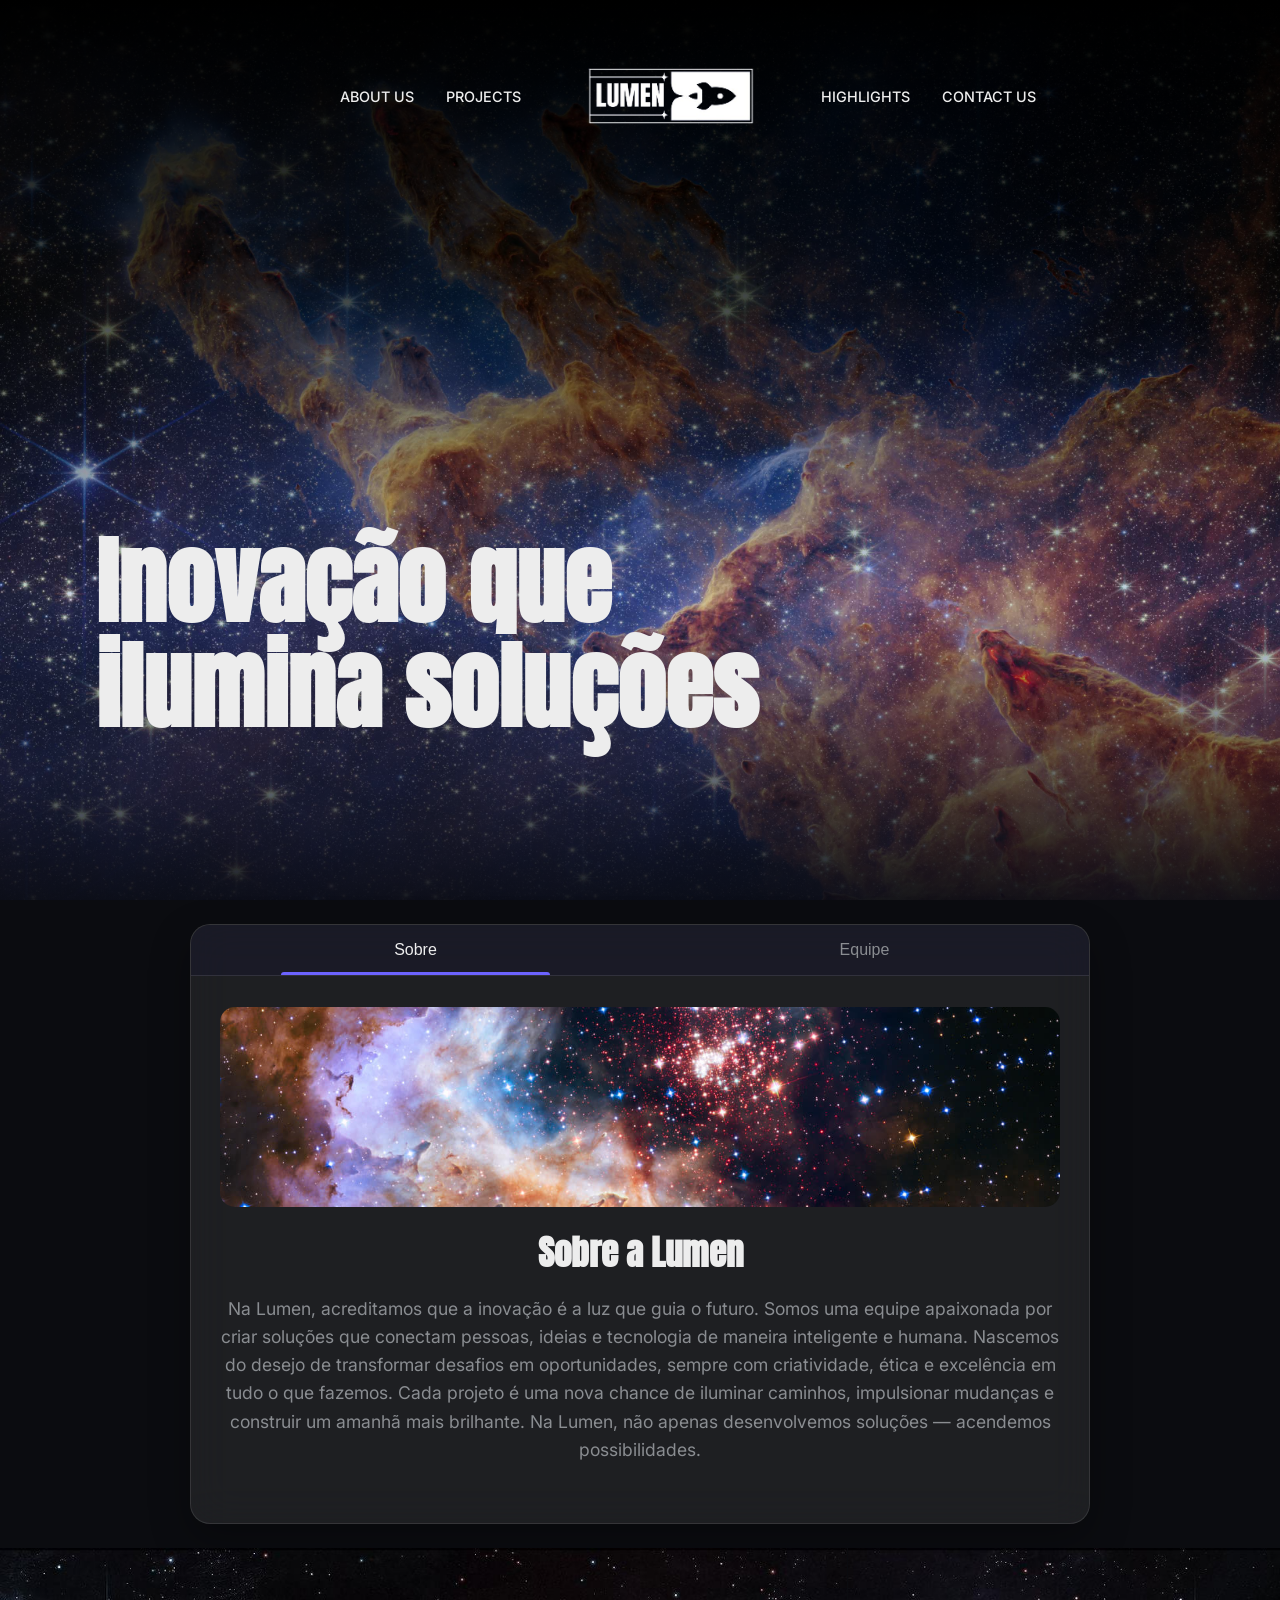
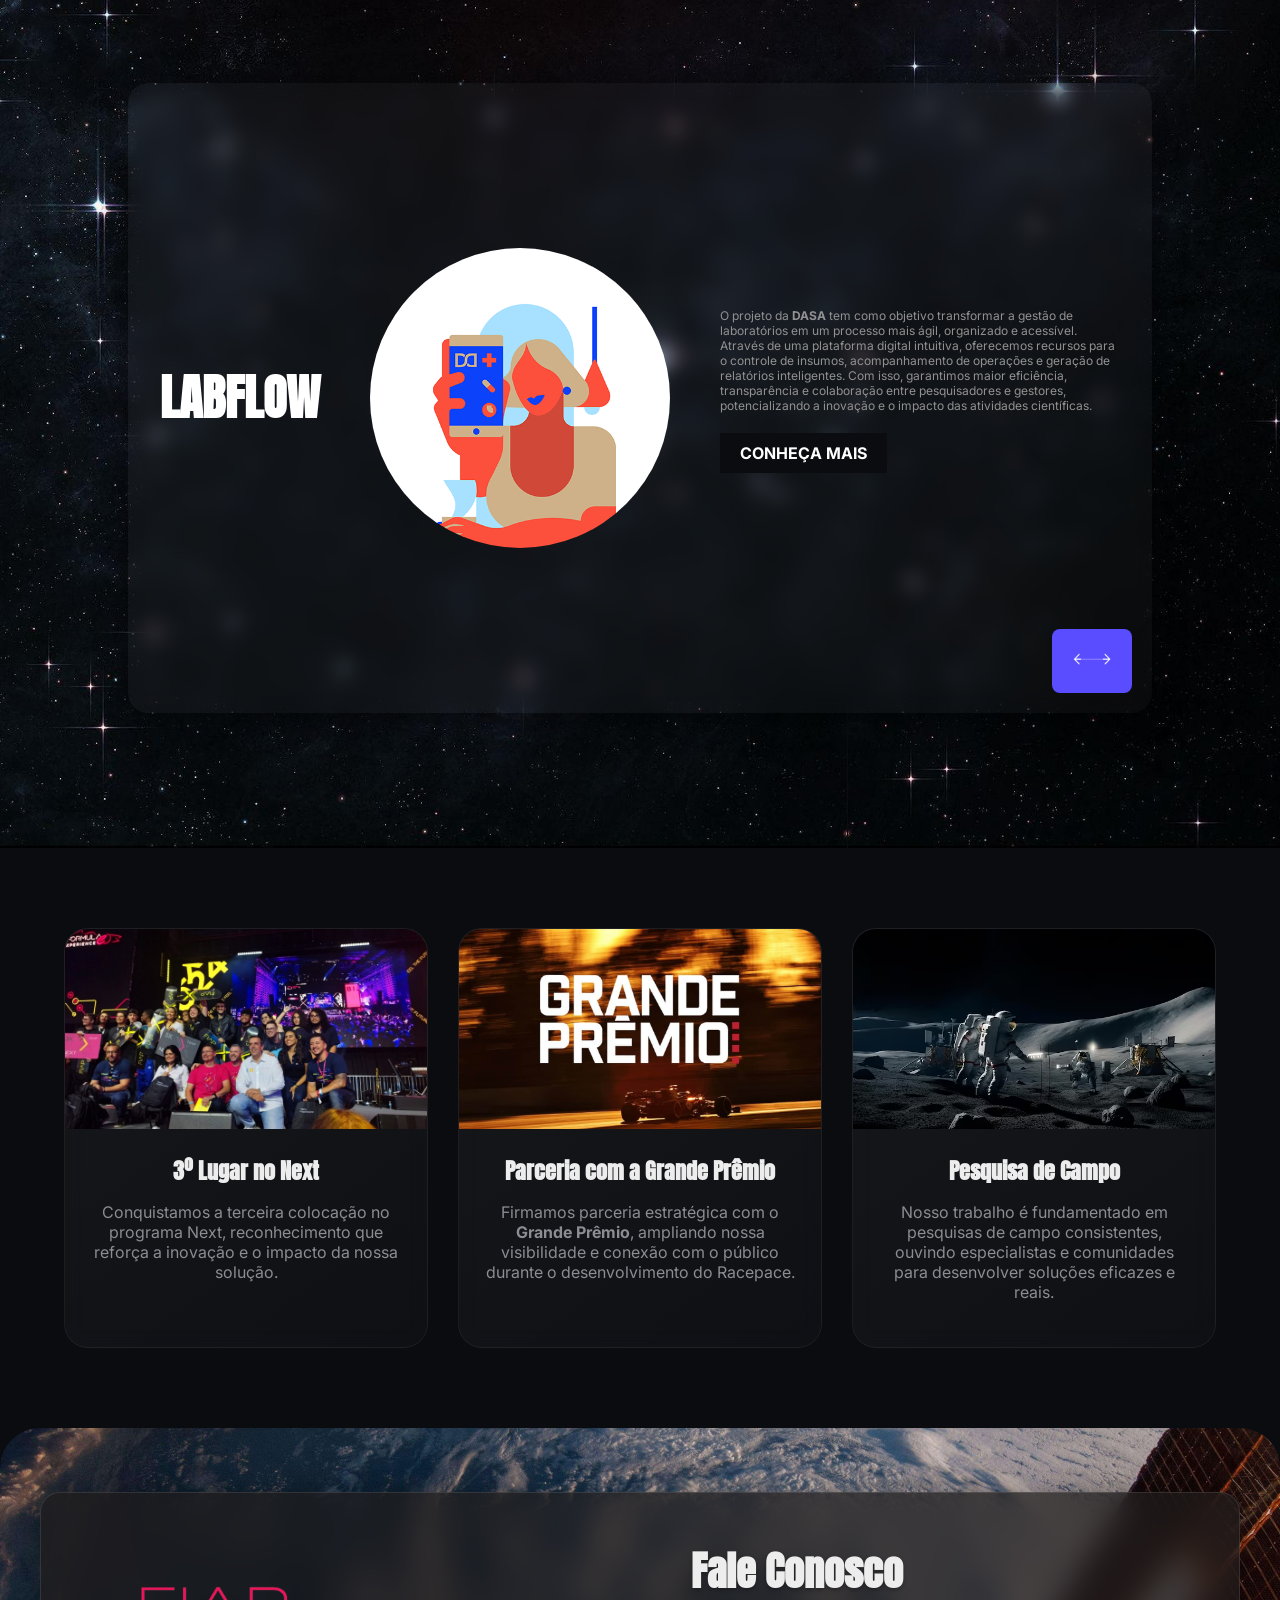
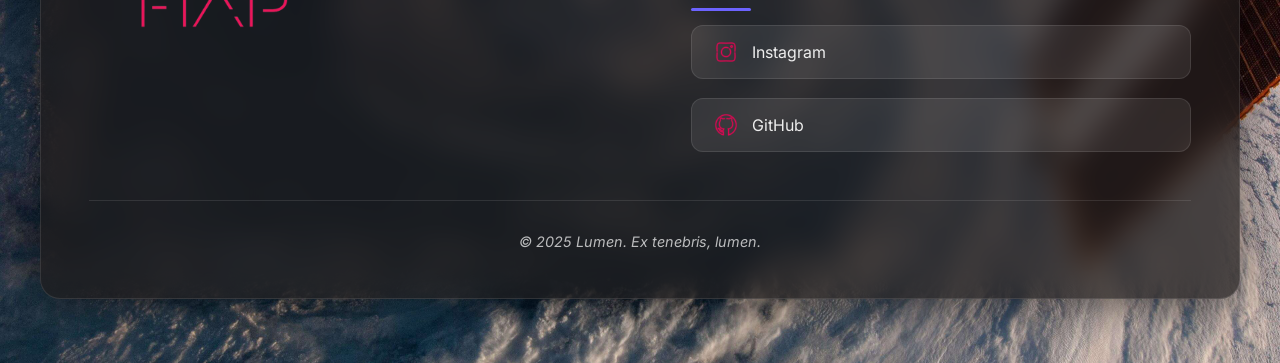
==== index.html @ aa72d77e "fix: update email link to use mailto for improved functionality and adjust CSS for better visibility" ====
<!DOCTYPE html>
<html lang="en">
   <head>
      <meta charset="UTF-8">
      <meta name="viewport" content="width=device-width, initial-scale=1.0">
      <link rel="stylesheet" href="style.css">
      <link rel="icon" href="assets/icon.png" type="image/png">
      <title>LUMEN</title>
   </head>
   <body>
      <!-- /* START SECTION HERO */===================================================-->
      <section class="hero">
         <div class="hero_content">
            <header>
               <a href="#know-more-about-lumers">about us</a>
               <a href="#projects">projects</a>
               <img class="logo" src="assets/logo-lumen.png" alt="Lumen Logo">
               <a href="#highlights">highlights</a>
               <a href="#fale-conosco">contact us</a>
            </header>
            <div class="nav-mobile">
               <img class="logo" src="assets/logo-lumen.png" alt="Lumen Logo">
               <button class="hamburger" id="hamburger">
               <span></span>
               <span></span>
               <span></span>
               </button>
            </div>
            <div>
               <h1>Inovação que <br><span>ilumina</span> soluções</h1>
            </div>
         </div>
      </section>
      <div class="mobile-menu" id="mobile-menu">
         <button class="close-menu" id="close-menu">×</button>
         <nav>
            <a href="#know-more-about-lumers">about us</a>
            <a href="#projects">projects</a>
            <a href="#highlights">highlights</a>
            <a href="#footer">contact us</a>
         </nav>
      </div>
      <div class="overlay" id="overlay"></div>
      <!-- /* END SECTION HERO */===================================================-->
      <!-- /* START SECTION ABOUT US */===================================================-->
      <section id="know-more-about-lumers" class="about_us">
         <div class="sobre">
         <!-- Navegação por abas para mobile -->
         <div class="tabs-navigation">
            <button class="tab-button active" data-tab="about">Sobre</button>
            <button class="tab-button" data-tab="team">Equipe</button>
         </div>
         <!-- Conteúdo Sobre -->
         <div id="about" class="tab-content active">
            <div class="imagem-container"></div>
            <h1>Sobre a Lumen</h1>
            <p>Na Lumen, acreditamos que a inovação é a luz que guia o futuro.
               Somos uma equipe apaixonada por criar soluções que conectam pessoas, ideias e tecnologia de maneira inteligente e humana.
               Nascemos do desejo de transformar desafios em oportunidades, sempre com criatividade, ética e excelência em tudo o que fazemos.
               Cada projeto é uma nova chance de iluminar caminhos, impulsionar mudanças e construir um amanhã mais brilhante.
               Na Lumen, não apenas desenvolvemos soluções — acendemos possibilidades.
            </p>
         </div>
         <!-- Conteúdo Equipe -->
         <div id="team" class="tab-content">
         <div class="time">
         <div class="container">
            <div class="card" onclick="toggleContent(this)">
               <div class="imgBx">
                  <img class="image" src="assets/muri.jpeg" alt="Murilo">
               </div>
               <div class="contentBx">
                  <h2>Murilo</h2>
                  <div class="size">
                     <span>
                     <a href="https://www.linkedin.com/in/murilocordeirof/" target="_blank">
                     <img src="assets/din.png" alt="LinkedIn" width="20">
                     </a>
                     </span>
                     <span>
                     <a href="https://www.instagram.com/muh_ngp/" target="_blank">
                     <img src="assets/insta.png" alt="Instagram" width="20">
                     </a>
                     </span>
                  </div>
                  <div class="color">
                     <h3>PO</h3>
                  </div>
               </div>
            </div>
         </div>
         <div class="container">
            <div class="card" onclick="toggleContent(this)">
               <div class="imgBx">
                  <img class="image" src="assets/ianny.jpeg" alt="Mateus">
               </div>
               <div class="contentBx">
                  <h2>Ianny</h2>
                  <div class="size">
                     <span>
                     <a href="https://www.linkedin.com/in/iannyraquel/" target="_blank">
                     <img src="assets/din.png" alt="LinkedIn" width="20">
                     </a>
                     </span>
                     <span>
                     <a href="https://www.instagram.com/iannyrfs/" target="_blank">
                     <img src="assets/insta.png" alt="Instagram" width="20">
                     </a>
                     </span>
                  </div>
                  <div class="color">
                     <h3>Designer</h3>
                  </div>
               </div>
            </div>
         </div>
         <div class="container">
            <div class="card" onclick="toggleContent(this)">
               <div class="imgBx">
                  <img class="image" src="assets/Lana.jpeg" alt="Lana">
               </div>
               <div class="contentBx">
                  <h2>Lana</h2>
                  <div class="size">
                     <span>
                     <a href="https://www.linkedin.com/in/ana-laura-torres-loureiro-b85ba1298" target="_blank">
                     <img src="assets/din.png" alt="LinkedIn" width="20">
                     </a>
                     </span>
                     <span>
                     <a href="https://www.instagram.com/_lana.007_/" target="_blank">
                     <img src="assets/insta.png" alt="Instagram" width="20">
                     </a>
                     </span>
                  </div>
                  <div class="color">
                     <h3>Líder</h3>
                  </div>
               </div>
            </div>
         </div>
         <div class="container">
            <div class="card" onclick="toggleContent(this)">
               <div class="imgBx">
                  <img class="image" src="assets/GG.jpeg" alt="Minha Pomba>">
               </div>
               <div class="contentBx">
                  <h2>Gêronimo</h2>
                  <div class="size">
                     <span>
                     <a href="https://www.linkedin.com/in/geronimo-augusto-99643a2b8/" target="_blank">
                     <img src="assets/din.png" alt="LinkedIn" width="20">
                     </a>
                     </span>
                  </div>
                  <div class="color">
                     <h3>Dev Back-end</h3>
                  </div>
               </div>
            </div>
         </div>
         <div class="container">
            <div class="card" onclick="toggleContent(this)">
               <div class="imgBx">
                  <img class="image" src="assets/vitter.jpeg" alt="Vitor">
               </div>
               <div class="contentBx">
                  <h2>Vitor</h2>
                  <div class="size">
                     <span>
                     <a href="https://www.linkedin.com/in/vitor-augusto-4bb6a72b7/" target="_blank">
                     <img src="assets/din.png" alt="LinkedIn" width="20">
                     </a>
                     </span>
                     <span>
                     <a href="https://www.instagram.com/6vitor.9/" target="_blank">
                     <img src="assets/insta.png" alt="Instagram" width="20">
                     </a>
                     </span>
                  </div>
                  <div class="color">
                     <h3>Data Dev</h3>
                  </div>
               </div>
            </div>
         </div>
      </section>
      <!-- END ABOUT=========================================================== -->
      <!-- START PROJECTS======================================================= -->
      <section class="projects" id="projects">
         <input type="checkbox" id="toggle-slide">
         <div class="overlay"></div>
         <div class="glass-container">
            <div class="slider-wrapper">
               <div class="slide slide1">
                  <div class="container-about">
                     <div class="left-content">
                        <h1>LABFLOW</h1>
                     </div>
                     <div class="center-content">
                        <img src="assets/dasa.png" alt="Imagem do projeto" class="round-image">
                     </div>
                     <div class="right-content">
                        <p>O projeto da <strong>DASA</strong> tem como objetivo transformar a gestão de laboratórios em um processo mais ágil, organizado e acessível. Através de uma plataforma digital intuitiva, oferecemos recursos para o controle de insumos, acompanhamento de operações e geração de relatórios inteligentes. Com isso, garantimos maior eficiência, transparência e colaboração entre pesquisadores e gestores, potencializando a inovação e o impacto das atividades científicas.</p>
                        <a href="https://fast-pace-nine.vercel.app/" target="_blank" class="btn-about">CONHEÇA MAIS</a>
                     </div>
                  </div>
               </div>
               <div class="slide slide2">
                  <div class="container-about">
                     <div class="left-content">
                        <h1>RACEPACE</h1>
                     </div>
                     <div class="center-content">
                        <img src="assets/pitch.png" alt="Imagem do projeto" class="round-image">
                     </div>
                     <div class="right-content">
                        <p>O projeto da <strong>Mahindra</strong> visa popularizar a Fórmula E, tornando o esporte mais acessível e atraente para novos fãs. Através de uma plataforma digital inovadora, oferecemos conteúdo exclusivo, informações sobre corridas e interação direta com o público, ampliando o alcance e o engajamento da Fórmula E no cenário global.</p>
                        <a href="https://fast-pace-nine.vercel.app/" target="_blank" class="btn-about">CONHEÇA MAIS</a>
                        <p class="partner">Parceiro: <strong>GRANDE PRÊMIO</strong></p>
                     </div>
                  </div>
               </div>
            </div>
            <label for="toggle-slide" class="button"><img src="assets/flecha.png" width="40px" alt=""></label>
         </div>
      </section>
      <!-- END PROJECTS=========================================================== -->
      <!-- START GALERIA======================================================= -->
      <section class="call_action" id="highlights">
         <div class="gallery">
            <div class="cardGaleria">
               <div class="cardGaleria-img-container">
                  <img src="assets/terceiro.jpg" alt="Terceiro lugar no Next">
               </div>
               <div class="cardGaleria-content">
                  <h3>3º Lugar no Next</h3>
                  <p>Conquistamos a terceira colocação no programa Next, reconhecimento que reforça a inovação e o impacto da nossa solução.</p>
               </div>
            </div>
            <div class="cardGaleria">
               <div class="cardGaleria-img-container">
                  <img src="assets/grandePremio.jpg" alt="Parceria com a Grande Prêmio">
               </div>
               <div class="cardGaleria-content">
                  <h3>Parceria com a Grande Prêmio</h3>
                  <p>Firmamos parceria estratégica com o <strong>Grande Prêmio</strong>, ampliando nossa visibilidade e conexão com o público durante o desenvolvimento do Racepace.</p>
               </div>
            </div>
            <div class="cardGaleria">
               <div class="cardGaleria-img-container">
                  <img src="assets/pesquisa.jpg" alt="Pesquisa de campo">
               </div>
               <div class="cardGaleria-content">
                  <h3>Pesquisa de Campo</h3>
                  <p>Nosso trabalho é fundamentado em pesquisas de campo consistentes, ouvindo especialistas e comunidades para desenvolver soluções eficazes e reais.</p>
               </div>
            </div>
         </div>
      </section>
      <footer id="fale-conosco" class="footer">
         <div class="glass-container-footer">
            <div class="footer-content">
               <!-- Coluna 1: Logo -->
               <div class="footer-column logo-column">
                  <img src="assets/fiap.png" alt="Logo FIAP">
               </div>
               <!-- Coluna 2: Contato e frase -->
               <div class="footer-column contact-column">
                  <h3>Fale Conosco</h3>
                  <div class="social-icons">
                     <a href="https://www.instagram.com/lumen.adastra/" target="_blank">
                     <img src="assets/instagram.png" alt="Instagram"> 
                     Instagram
                     </a>
                     <a href="https://github.com/LUMEN-7" target="_blank">
                     <img src="assets/github.png" alt="GitHub"> 
                     GitHub
                     </a>
                    <a class="email" href="mailto:lumen.astra7@gmail.com?subject=Quero%20um%20projeto%20com%20a%20Lumen&body=Olá%20Lumen,%0AEstou%20em%20busca%20de%20uma%20solução%20inovadora%20e%20gostaria%20de%20entender%20como%20vocês%20podem%20me%20ajudar.%0APodemos%20conversar?">
                     <img src="assets/email.png" alt="Email"> 
                     Email
                     </a>
                  </div>
               </div>
            </div>
            <div class="copyright">
               © 2025 Lumen. Ex tenebris, lumen.
            </div>
         </div>
      </footer>
      <script src="script.js"></script>
   </body>
</html>
---- style.css ----
@import url('https://fonts.googleapis.com/css2?family=Anton&family=Inter:ital,opsz,wght@0,14..32,100..900;1,14..32,100..900&display=swap');

* {
	--color-primary: #0b0c10;
	--color-secondary: #1B3B6F;
	--color-accent: #6C63FF;
	--color-highlight: #FF4D6D;
	--color-light: #EDEDED;
	--color-gray: #8A8D91;

	--font-title: "Anton", sans-serif;
	--font-body: 'Inter', sans-serif;

	--text-h1: clamp(2rem, 5vw, 3.5rem);
	--text-h2: clamp(1.5rem, 3.5vw, 2.5rem);
	--text-h3: clamp(1.2rem, 2.5vw, 1.8rem);
	--text-body: clamp(1rem, 2vw, 1.125rem);
	--text-small: clamp(0.85rem, 1.5vw, 0.95rem);

	--spacing-section: clamp(2rem, 5vw, 5rem);
	--spacing-card: 1.5rem;
	--radius: 1.5rem;
	--shadow: 0 4px 20px rgba(0, 0, 0, 0.3);

	margin: 0;
	padding: 0;
	box-sizing: border-box;
	scroll-behavior: smooth;
}

h1,
h2 {
	font-family: var(--font-title);
}

p,
a {
	font-family: var(--font-body);
	text-decoration: none;
}

body {
	background: var(--color-primary);
}

/* Hero Section - mantendo seu estilo */
.hero {
	height: 100vh;
	background-image: url("assets/hero-image.jpg");
	background-size: cover;
	background-position: center;
	background-repeat: no-repeat;
	position: relative;
}

.hero::before {
	content: "";
	position: absolute;
	inset: 0;
	background: linear-gradient(to bottom,
			#000000,
			#000000b7,
			#433ead32,
			#0b0d17f0);
}

.hero_content {
	position: relative;
	color: var(--color-light);
	z-index: 1;
	height: 100%;
	display: flex;
	flex-direction: column;
	justify-content: space-between;
	padding: 0 0 10rem 6rem;
}

/* Header Desktop - mantendo seu layout original */
.hero_content header {
	font-family: var(--font-body);
	display: flex;
	align-items: center;
	justify-content: center;
	gap: 2rem;
}

.hero_content header a {
	color: var(--color-light);
	font-size: 0.9rem;
	text-transform: uppercase;
	font-weight: 500;
	text-decoration: none;
	transition: all 0.3s ease;
}

.hero_content header a:hover {
	color: var(--color-highlight);
	text-shadow: 0 0 10px var(--color-highlight), 0 0 20px var(--color-accent);
}

.hero_content header .logo {
	height: 12rem;
	width: auto;
	object-fit: contain;
}

/* Texto principal */
.hero_content div h1 {
	font-family: var(--font-title);
	font-size: 6rem;
	font-weight: 700;
	line-height: 1.1;
}

.hero_content div h1 span {
	color: var(--color-light);
	position: relative;
	animation: glow 2s ease-in-out infinite alternate;
}

@keyframes glow {
	0% {
		text-shadow:
			0 0 2px var(--color-light),
			0 0 5px var(--color-light),
			0 0 10px var(--color-light),
			0 0 15px var(--color-light);
	}

	100% {
		text-shadow:
			0 0 10px var(--color-accent),
			0 0 20px var(--color-accent),
			0 0 30px var(--color-accent),
			0 0 40px var(--color-accent);
	}
}

/* Menu Mobile - NOVO LAYOUT: logo à esquerda, hamburger à direita */
.nav-mobile {
	display: none;
	position: absolute;
	z-index: 100;
	gap: 10rem;
	justify-content: space-evenly;
	align-items: center;
}

.hamburger {
	background: none;
	border: none;
	cursor: pointer;
	padding: 0.5rem;
	display: flex;
	flex-direction: column;
	justify-content: space-between;
	width: 2.5rem;
	height: 2rem;
}

.hamburger span {
	height: 2px;
	width: 100%;
	background-color: var(--color-light);
	border-radius: 3px;
	transition: all 0.3s;
}

/* Menu lateral mobile */
.mobile-menu {
	position: fixed;
	top: 0;
	right: -300px;
	width: 300px;
	height: 100vh;
	background-color: #0b0d17ee;
	box-shadow: -2px 0 10px rgba(0, 0, 0, 0.5);
	padding: 2rem;
	transition: right 0.3s ease;
	z-index: 1000;
	visibility: hidden;
	opacity: 0;
}

.mobile-menu.active {
	right: 0;
	visibility: visible;
	opacity: 1;
}

.mobile-menu nav {
	display: flex;
	flex-direction: column;
	gap: 1.5rem;
	margin-top: 3rem;
}

.mobile-menu a {
	font-family: var(--font-body);
	text-decoration: none;
	color: var(--color-light);
	font-weight: 500;
	font-size: 1.2rem;
	padding: 0.5rem 0;
	border-bottom: 1px solid rgba(255, 255, 255, 0.1);
	transition: color 0.3s;
	text-transform: uppercase;
}

.mobile-menu a:hover {
	color: var(--color-highlight);
}

.close-menu {
	position: absolute;
	top: 1rem;
	right: 1rem;
	background: none;
	border: none;
	font-size: 1.5rem;
	cursor: pointer;
	color: var(--color-light);
}

.overlay {
	position: fixed;
	top: 0;
	left: 0;
	width: 100%;
	height: 100%;
	background-color: rgba(0, 0, 0, 0.7);
	opacity: 0;
	visibility: hidden;
	transition: all 0.3s;
	z-index: 999;
}

.overlay.active {
	opacity: 1;
	visibility: visible;
}

/* Responsividade */
@media (max-width: 1024px) {
	.hero_content div h1 {
		font-size: 4.5rem;
	}
}

@media (max-width: 768px) {
	.hero_content header {
		display: none;
		/* Esconde o header desktop */
	}

	.nav-mobile {
		display: flex;
		/* Mostra o container mobile com logo e hamburger */
	}

	.hero_content div h1 {
		font-size: 3.5rem;
		margin-top: 8rem;
		/* Ajuste para compensar o header mobile */
	}

	.hero_content {
		justify-content: flex-start;
		padding-top: 2rem;
	}
}

@media (max-width: 480px) {
	.hero_content {
		padding: 0 0 0 2rem;
	}

	.hero_content div h1 {
		font-size: 5rem;
	}

	.nav-mobile .logo {
		height: 5.5rem;
		/* Logo ligeiramente menor em telas muito pequenas */
	}
}

@media (min-width: 769px) {

	.mobile-menu,
	.overlay {
		display: none !important;
	}

	.nav-mobile {
		display: none !important;
		/* Esconde hamburger no desktop */
	}

	.hero_content header {
		display: flex !important;
		/* Garante que header desktop aparece */
	}
}

/* END SECTION HERO */
.sobre {
	width: 100%;
	max-width: 100%;
	background: rgba(255, 255, 255, 0.08);
	backdrop-filter: blur(20px);
	-webkit-backdrop-filter: blur(20px);
	border: 1px solid rgba(255, 255, 255, 0.1);
	border-radius: 20px;
	overflow: hidden;
	box-shadow: 0 15px 40px rgba(0, 0, 0, 0.3);
	position: relative;
	min-height: 750px;
	/* Aumentado para caber toda a equipe */
}

/* Navegação por tabs para mobile */
.tabs-navigation {
	display: flex;
	justify-content: space-around;
	border-bottom: 1px solid rgba(255, 255, 255, 0.1);
	background: rgba(22, 22, 42, 0.5);
}

.tab-button {
	flex: 1;
	padding: 1rem;
	text-align: center;
	background: transparent;
	color: var(--color-gray);
	border: none;
	font-size: 1rem;
	font-weight: 500;
	cursor: pointer;
	transition: all var(--transition-medium);
	position: relative;
}

.tab-button.active {
	color: var(--color-light);
}

.tab-button.active::after {
	content: '';
	position: absolute;
	bottom: 0;
	left: 20%;
	width: 60%;
	height: 3px;
	background: var(--color-accent);
	border-radius: 3px 3px 0 0;
	transition: all var(--transition-medium);
}

/* Conteúdo das tabs - SEM SCROLL */
.tab-content {
	display: none;
	padding: 1.5rem 1.2rem;
	/* Reduzido para ganhar espaço */
	opacity: 0;
	transform: translateY(10px);
	transition: opacity var(--transition-slow), transform var(--transition-slow);
	position: absolute;
	top: 53px;
	left: 0;
	right: 0;
	bottom: 0;
	overflow: hidden;
}

.tab-content.active {
	display: block;
	opacity: 1;
	transform: translateY(0);
}


/* Imagem */
.imagem-container {
	width: 100%;
	height: 200px;
	/* Reduzido para ganhar espaço */
	overflow: hidden;
	border-radius: 15px;
	margin-bottom: 1.2rem;
	/* Reduzido */
	background-image: url(assets/about.jpg);
	background-size: cover;
	background-position: center;
	background-repeat: no-repeat;
	transition: all var(--transition-slow);
}

.imagem-sobre {
	width: 100%;
	height: 100%;
	object-fit: cover;
	transition: transform var(--transition-slow);
}

/* Textos */
.tab-content h1 {
	font-size: 1.7rem;
	/* Reduzido ligeiramente */
	margin-bottom: 1rem;
	/* Reduzido */
	color: var(--color-light);
	text-align: center;
	transition: all var(--transition-medium);
}

.tab-content p {
	line-height: 1.6;
	color: var(--color-gray);
	margin-bottom: 1.2rem;
	/* Reduzido */
	font-size: 0.9rem;
	/* Reduzido ligeiramente */
	text-align: center;
	transition: all var(--transition-medium);
}

/* Grid da equipe - UMA COLUNA */

.time {
	display: flex;
	flex-wrap: wrap;
	justify-content: center;
	width: 100%;
}

.container {
	position: relative;
}

.container .card {
	position: relative;
	width: 10rem;
	height: 15rem;
	background: rgba(56, 49, 49, 0.267);
	backdrop-filter: blur(10px);
	border-radius: 20px;
	overflow: hidden;
	cursor: pointer;
}

.container .card:before {
	content: '';
	position: absolute;
	top: 0;
	left: 0;
	width: 100%;
	height: 100%;
	background-image: url(assets/about.jpg);
	background-size: cover;
	background-position: center;
	background-repeat: no-repeat;
	clip-path: circle(5rem at 80% 30%);
	transition: 0.5s ease-in-out;
	opacity: 0.6;
}

.container .card.active:before {
	clip-path: circle(20rem at 80% -20%);
}

.container .card .imgBx {
	position: absolute;
	top: 50%;
	transform: translateY(-50%);
	z-index: 1;
	width: 100%;
	height: 4rem;
	transition: 0.5s;
}

.container .card.active .imgBx {
	top: 0;
	transform: translateY(0%);
}

.container .card .imgBx img {
	position: absolute;
	top: 50%;
	left: 50%;
	transform: translate(-50%, -50%);
	width: 8rem;
	border-radius: 50%;
}

.container .card .contentBx {
	position: absolute;
	bottom: 0;
	width: 100%;
	height: 2rem;
	text-align: center;
	transition: 1s;
	z-index: 10;
}

.container .card.active .contentBx {
	height: 8.5rem;
}

.container .card .contentBx h2 {
	position: relative;
	font-weight: 300;
	letter-spacing: 1px;
	color: #FFFFFF;
}

.container .card .contentBx img{
	height: 1.5rem;
	width: 100%;
}

.container .card .contentBx .size,
.container .card .contentBx .color {
	display: flex;
	justify-content: center;
	align-items: center;
	padding: 8px 20px;
	transition: 0.5s;
	opacity: 0;
	visibility: hidden;
}

.container .card.active .contentBx .size {
	opacity: 1;
	visibility: visible;
	transition-delay: 0.5s;
}

.container .card.active .contentBx .color {
	opacity: 1;
	visibility: visible;
	transition-delay: 0.6s;
}

.container .card .contentBx .size h3,
.container .card .contentBx .color h3 {
	color: var(--color-light);
	font-weight: 600;
	font-size: 14px;
	text-transform: uppercase;
	letter-spacing: 2px;
    font-family: var(--font-body);
}

.container .card .contentBx .size span {
	width: 35px;
	height: 35px;
	text-align: center;
	line-height: 26px;
	font-size: 14px;
	display: inline-block;
	color: #111111;
	margin: 0 5px;
	transition: 0.5s;
	border-radius: 4px;
	cursor: pointer;
	z-index: 1000;
}

.container .card .contentBx a {
	pointer-events: auto;
	display: inline-block;
}

/* Estilos específicos para mobile */
@media (max-width: 767px) {
	.container .card {
		width: 12rem;
		height: 7rem;
	}

	.container .card .imgBx img {
		position: absolute;
		top: 50%;
		left: 80%;
		transform: translate(-50%, -80%);
		width: 4rem;
		border-radius: 50%;
	}

	/* Quando o card está ativo no mobile */
	.container .card.mobile-active .imgBx img,
	.container .card.mobile-active .contentBx h2 {
		opacity: 0;
		visibility: hidden;
		transition: 0.3s;
	}

	.container .card.mobile-active .contentBx {
		height: 100%;
		display: flex;
		flex-direction: column;
		justify-content: center;
		align-items: center;
	}

	.container .card.mobile-active .contentBx .size,
	.container .card.mobile-active .contentBx .color {
		opacity: 1;
		visibility: visible;
		padding: 5px;
		transition-delay: 0.2s;
	}

	.container .card.mobile-active:before {
		clip-path: circle(15rem at 80% 20%);
	}

	/* Layout para mobile: 2-2-1 */
	.time {
		justify-content: space-around;
	}

	.time .container {
		width: 45%;
		margin-bottom: 1.5rem;
	}

	/* Centralizar o último card */
	.time .container:last-child {
		margin-left: auto;
		margin-right: auto;
	}
}

@media (min-width: 768px) {
	.time {
		display: flex;
		flex-wrap: wrap;
		justify-content: center;
		/* centraliza as linhas */
		gap: 1.5rem;
		/* espaço entre os cards */
	}

	.time .container {
		margin: 0;
	}

	/* Primeira linha: 3 cards */
	.time .container:nth-child(-n+3) {
		flex: 0 0 30%;
		/* cada card ocupa ~30% */
	}

	/* Segunda linha: 2 cards centralizados */
	.time .container:nth-child(n+4) {
		flex: 0 0 45%;
		/* cada card ocupa ~45% */
	}

	/* Garantir que a segunda linha fique centralizada */
	.time .container:nth-child(n+4):nth-last-child(-n+2) {
		margin-left: auto;
		margin-right: auto;
	}

	@media (min-width: 768px) {
		.time {
			display: flex;
			flex-wrap: wrap;
			justify-content: center;
			gap: 0.5rem;
			/* menos espaço entre os cards */
		}

		.time .container {
			margin: 0;
		}

		/* Primeira linha: 3 cards */
		.time .container:nth-child(-n+3) {
			flex: 0 0 32%;
			/* um pouco maior que 30% para caber no gap mínimo */
		}

		/* Segunda linha: 2 cards centralizados entre os de cima */
		.time .container:nth-child(n+4) {
			flex: 0 0 32%;
			/* mesmos 32% da linha de cima */
		}

		/* Ajustando margem para centralizar os dois de baixo */
		.time .container:nth-child(4) {
			margin-left: 1rem;
			/* ajusta a posição do 1º da segunda linha */
		}

		.time .container:nth-child(5) {
			margin-left: 1rem;
			/* ajusta a posição do 2º da segunda linha */
		}
	}
}

/* ===== RESPONSIVIDADE PARA MOBILE ===== */


/* Melhorias de acessibilidade */
@media (prefers-reduced-motion: reduce) {
	* {
		animation-duration: 0.01ms !important;
		animation-iteration-count: 1 !important;
		transition-duration: 0.01ms !important;
	}
}

/* Ajustes para mobile - OTIMIZADO PARA 5 CARDS */
@media (max-width: 767px) {
	.about_us {
		padding: 0.8rem;
	}

	.sobre {
		min-height: 700px;
		/* Ajustado para mobile */
	}

	.tab-content {
		padding: 1.2rem 1rem;
		/* Reduzido para mobile */
		top: 49px;
	}

	.time {
		gap: 1.5rem;
		/* Reduzido para mobile */
		margin: 1rem 0;
		/* Reduzido para mobile */
	}

	.card {
		padding: 0.6rem;
		/* Reduzido para mobile */
		height: 5rem;
		/* Reduzido para mobile */
	}

	.imgBx {
		width: 40px;
		/* Reduzido para mobile */
		height: 40px;
		/* Reduzido para mobile */
	}

	.contentBx h2 {
		font-size: 0.9rem;
		/* Reduzido para mobile */
	}

	.contentBx p {
		font-size: 0.7rem;
		/* Reduzido para mobile */
	}


	/* REMOVER SCROLL DO TEXTO SOBRE */
	.tab-content p {
		overflow: visible;
		max-height: none;
	}

	.tab-content p::-webkit-scrollbar {
		display: none;
	}
}

/* Ajustes para telas muito pequenas (menos de 380px) */
@media (max-width: 380px) {
	.sobre {
		min-height: 720px;
		/* Mais altura para telas muito pequenas */
	}

	.tab-content {
		padding: 1rem 0.8rem;
		/* Menos padding */
	}

	.card {
		height: 60px;
		/* Cards ainda menores */
		padding: 0.5rem;
	}

	.imgBx {
		width: 38px;
		height: 38px;
		margin-right: 8px;
	}

	.contentBx h2 {
		font-size: 0.85rem;
	}

	.contentBx p {
		font-size: 0.65rem;
	}

	.swipe-indicator {
		margin-top: 0.8rem;
	}
}

/* Ajuste para garantir que todo o conteúdo caiba em telas curtas */
/* Melhorias para telas um pouco maiores */
@media (min-width: 480px) {
	.about_us {
		padding: 1.5rem;
	}

	.tab-content {
		padding: 1.8rem;
	}
}

@media (min-width: 768px) {
	.sobre {
		max-width: 700px;
		margin: 0 auto;
		min-height: 650px;
		/* Menos altura em tablets */
	}

	.time {
		display: grid;
		grid-template-columns: repeat(2, 1fr);
		gap: 1.2rem;
	}

	.card {
		height: 75px;
		/* Volta ao tamanho original em tablets */
	}
}

@media (min-width: 1024px) {
	.sobre {
		max-width: 900px;
		min-height: 600px;
		/* Menos altura em desktop */
	}

	.time {
		    grid-template-columns: repeat(3, 1fr);
            margin: 0 auto;
            padding-left: 0; 
            width: fit-content; 
	}

	.tab-content h1 {
		font-size: 2.2rem;
	}

	.tab-content p {
		font-size: 1.1rem;
	}
}

/* END ABOUT */
#projects {
	background-image: url('assets/about-back.jpg');
	background-size: cover;
	background-position: center;
	background-repeat: no-repeat;
	height: 100vh;
	position: relative;
	display: flex;
	justify-content: center;
	align-items: center;
	overflow: hidden;
}

/* Degradê escuro */
#projects .overlay {
	position: absolute;
	top: 0;
	left: 0;
	width: 100%;
	height: 100%;
	background: linear-gradient(to bottom,
			rgba(11, 12, 16, 0.8) 0%,
			rgba(11, 12, 16, 0.3) 50%,
			rgba(11, 12, 16, 0.8) 100%);
	z-index: 1;
}

/* Container com efeito vidro */
.glass-container {
	position: relative;
	width: 80%;
	height: 70%;
	background: rgba(255, 255, 255, 0.03);
	border-radius: 20px;
	backdrop-filter: blur(10px);
	box-shadow: 0 4px 30px rgba(0, 0, 0, 0.5);
	z-index: 2;
	overflow: hidden;
}

/* Área do slider */
.slider-wrapper {
	display: flex;
	width: 200%;
	height: 100%;
	transition: transform 0.8s ease;
}

/* Cada slide */
.slide {
	min-width: 50%;
	height: 100%;
	padding: 2rem;
	box-sizing: border-box;
	flex: none;
	display: flex;
	align-items: center;
	justify-content: center;
}

/* Botão no canto inferior direito */
.button {
	padding: 10px 20px;
	background: #5a4dff;
	border-radius: 8px;
	color: #fff;
	font-weight: 700;
	cursor: pointer;
	border: none;
	text-align: center;
	transition: background 0.3s;
}

.button:hover {
	background: #4338ca;
}

/* Desktop -> canto inferior direito */
@media (min-width: 769px) {
	.button {
		position: absolute;
		bottom: 20px;
		right: 20px;
	}
}

/* Checkbox escondido */
#toggle-slide {
	display: none;
}

/* Quando clica no botão (toggle), desliza */
#toggle-slide:checked~.glass-container .slider-wrapper {
	transform: translateX(-50%);
}

/* ======================= */
/*  Ajustes principais     */
/* ======================= */
.container-about {
	width: 100%;
	height: 100%;
	display: flex;
	align-items: center;
	/* centraliza vertical */
	justify-content: space-between;
	/* distribui bem sem cortar */
	gap: 40px;
}

.left-content h1 {
	font-size: 3rem;
	color: #ffffff;
	text-align: center;
}

.center-content {
	display: flex;
	justify-content: center;
	align-items: center;
}

.round-image {
	width: clamp(200px, 25vw, 300px);
	height: clamp(200px, 25vw, 300px);
	object-fit: cover;
	border-radius: 50%;
	background-color: #777;
}

.right-content {
	max-width: 400px;
	/* um pouco menor */
	word-wrap: break-word;
	overflow-wrap: break-word;
}

.right-content p {
	font-size: 18px;
	color: #929191;
	margin-bottom: 20px;
}

.btn-about {
	display: inline-block;
	padding: 10px 20px;
	background-color: #0B0C10;
	color: white;
	text-decoration: none;
	font-weight: bold;
	margin-bottom: 15px;
	transition: background 0.3s;
}

.btn-about:hover {
	background-color: #333;
}

.partner {
	font-size: 16px;
	color: #777;
}

@media (max-width: 768px) {

	/* Esconde o checkbox */
	#toggle-slide {
		position: absolute;
		left: -9999px;
	}

	/* Reseta o wrapper para coluna */
	.glass-container .slider-wrapper {
		display: block;
		width: 100%;
		height: auto;
		transform: none !important;
		/* remove translateX */
	}

	.glass-container {
		width: 95%;
		height: auto;
		padding: 1.5rem;
	}

	.glass-container .slide {
		display: none;
		flex-direction: column;
		align-items: center;
		text-align: center;
		padding: 1.5rem 1rem;
		width: 100%;
		box-sizing: border-box;
	}

	/* Slide 1 visível por padrão */
	.glass-container .slide.slide1 {
		display: flex;
	}

	/* Quando marcado, troca pro slide 2 */
	#toggle-slide:checked~.glass-container .slider-wrapper .slide.slide1 {
		display: none;
	}

	#toggle-slide:checked~.glass-container .slider-wrapper .slide.slide2 {
		display: flex;
	}

	/* Botões */
	.nav {
		margin-top: 1rem;
		display: flex;
		gap: 0.5rem;
		justify-content: center;
	}

	.button {
		position: static;
        justify-self: end;
		display: block;
		width: fit-content;
	}

	.go-back {
		display: none;
	}

	/* Alterna botões */
	#toggle-slide:checked~.glass-container .nav .go-next {
		display: none;
	}

	#toggle-slide:checked~.glass-container .nav .go-back {
		display: inline-block;
	}

	/* Ajustes do conteúdo */
	.container-about {
		flex-direction: column;
		gap: 20px;
	}

	.round-image {
		width: 180px;
		height: 180px;
	}

	.right-content {
		max-width: 100%;
	}

	.right-content p {
		font-size: 16px;
	}
}

.right-content p {
	font-size: 12px;
}

/* SECTION HIGHLIGHT */
.call_action {
	padding: 80px 5%;
	text-align: center;
	position: relative;
	overflow: hidden;
}

.gallery {
	display: grid;
	grid-template-columns: repeat(auto-fit, minmax(300px, 1fr));
	gap: 30px;
	max-width: 1200px;
	margin: 0 auto;
}

.cardGaleria {
	background: linear-gradient(145deg, rgba(255, 255, 255, 0.05), rgba(255, 255, 255, 0.02));
	border-radius: var(--radius);
	overflow: hidden;
	box-shadow: var(--box-shadow);
	transition: var(--transition);
	position: relative;
	backdrop-filter: blur(10px);
	border: 1px solid rgba(255, 255, 255, 0.05);
	display: flex;
	flex-direction: column;
	height: 100%;
}

.cardGaleria:hover {
	box-shadow: 0 15px 35px rgba(0, 0, 0, 0.2);
	border-color: rgba(255, 255, 255, 0.1);
}

.cardGaleria-img-container {
	position: relative;
	overflow: hidden;
	height: 200px;
}

.cardGaleria img {
	width: 100%;
	height: 100%;
	object-fit: cover;
}

.cardGaleria-content {
	padding: 25px;
	display: flex;
	flex-direction: column;
	flex-grow: 1;
}

.cardGaleria h3 {
	margin: 0 0 15px;
	font-size: 1.4rem;
	font-family: var(--font-title);
	color: var(--color-light);
}

.cardGaleria p {
	font-size: 1rem;
	color: var(--color-gray);
	margin-bottom: 20px;
	flex-grow: 1;
}


@media (max-width: 1024px) {
	.gallery {
		gap: 25px;
	}

	.card-content {
		padding: 20px;
	}
}

@media (max-width: 768px) {
	.call_action {
		padding: 60px 5%;
	}

	.section-title {
		font-size: 2rem;
	}

	.gallery {
		grid-template-columns: 1fr;
		max-width: 500px;
	}

	.card {
		max-width: 100%;
	}
}

@media (max-width: 480px) {
	.section-title {
		font-size: 1.8rem;
	}

	.section-subtitle {
		font-size: 1rem;
	}

	.card-img-container {
		height: 180px;
	}

	.card h3 {
		font-size: 1.2rem;
	}

	.card p {
		font-size: 0.95rem;
	}
}

/* end highlights */
.footer {
	background-image: url(assets/footer.jpg);
	background-size: cover;
	background-position: center;
	padding: 4rem 1rem;
	display: flex;
	justify-content: center;
	align-items: center;
	border-top-left-radius: 40px;
	border-top-right-radius: 40px;
	margin-top: auto;
}

.glass-container-footer {
	background-color: rgba(29, 27, 27, 0.7);
	backdrop-filter: blur(15px);
	-webkit-backdrop-filter: blur(15px);
	border-radius: 20px;
	padding: 3rem;
	width: 100%;
	max-width: 1200px;
	box-shadow: 0 8px 40px rgba(0, 0, 0, 0.5);
	border: 1px solid rgba(255, 255, 255, 0.1);
}

.footer-content {
	display: flex;
	justify-content: space-between;
	align-items: flex-start;
	width: 100%;
	flex-wrap: wrap;
	gap: 2rem;
}

.footer-column {
	display: flex;
	flex-direction: column;
}

.logo-column {
	align-items: center;
	justify-content: center;
}

.logo-column img {
	width: 250px;
	height: auto;
	transition: transform 0.3s ease;
}

.logo-column img:hover {
	transform: scale(1.05);
}

.contact-column {
	flex: 1;
	max-width: 500px;
}

.contact-column h3 {
	font-size: 2.5rem;
	font-family: var(--font-title);
	margin-bottom: 1.5rem;
	color: var(--color-light);
	text-shadow: 0 2px 4px rgba(0, 0, 0, 0.3);
	position: relative;
	display: inline-block;
}

.contact-column h3::after {
	content: '';
	position: absolute;
	bottom: -10px;
	left: 0;
	width: 60px;
	height: 3px;
	background: var(--color-accent);
	border-radius: 2px;
}

.social-icons {
	display: flex;
	flex-direction: column;
	gap: 1.2rem;
}

.social-icons a {
	color: var(--color-light);
	text-decoration: none;
	display: flex;
	align-items: center;
	gap: 12px;
	padding: 12px 20px;
	background: rgba(255, 255, 255, 0.08);
	border-radius: 12px;
	transition: all 0.3s ease;
	border: 1px solid rgba(255, 255, 255, 0.1);
}

.social-icons a:hover {
	background: rgba(108, 99, 255, 0.2);
	transform: translateY(-3px);
	box-shadow: 0 5px 15px rgba(108, 99, 255, 0.3);
	border-color: var(--color-accent);
}

.social-icons a img {
	width: 28px;
	height: 28px;
	transition: transform 0.3s ease;
}

.social-icons a:hover img {
	transform: scale(1.1);
}

.copyright {
	text-align: center;
	margin-top: 3rem;
	padding-top: 2rem;
	border-top: 1px solid rgba(255, 255, 255, 0.1);
	color: rgba(255, 255, 255, 0.7);
	font-size: 0.9rem;
	font-family: var(--font-body);
	font-style: italic;
}

.social-icons a.email {
    display: none;
}


/* RESPONSIVIDADE */
@media (max-width: 968px) {
	.footer {
		padding: 3rem 1rem;
		border-top-left-radius: 30px;
		border-top-right-radius: 30px;
	}

	.glass-container-footer {
		padding: 2rem;
	}

	.footer-content {
		flex-direction: column;
		align-items: center;
		text-align: center;
		gap: 2.5rem;
	}

	.contact-column {
		align-items: center;
	}

	.contact-column h3 {
		font-size: 2.2rem;
	}

	.contact-column h3::after {
		left: 50%;
		transform: translateX(-50%);
	}

	.social-icons {
		align-items: center;
	}

	.social-icons a {
		min-width: 250px;
		justify-content: center;
	}

	.logo-column img {
		width: 200px;
		margin: 0;
	}
}

@media (max-width: 480px) {
	.footer {
		padding: 2rem 1rem;
		border-top-left-radius: 20px;
		border-top-right-radius: 20px;
	}

	.glass-container-footer {
		padding: 1.5rem;
	}

	.contact-column h3 {
		font-size: 1.8rem;
	}

	.social-icons a {
		min-width: 200px;
		padding: 10px 15px;
		font-size: 0.9rem;
	}

	.social-icons a img {
		width: 24px;
		height: 24px;
	}

	.logo-column img {
		width: 150px;
	}

	.copyright {
		font-size: 0.8rem;
		margin-top: 2rem;
		padding-top: 1.5rem;
	}

    .social-icons a.email {
        display: flex; /* ou inline-flex, para alinhar ícone + texto */
        align-items: center;
        gap: 8px; /* espaçamento entre ícone e texto */
    }
}

/* Efeitos de foco para acessibilidade */
.social-icons a:focus {
	outline: 2px solid var(--color-accent);
	outline-offset: 2px;
}

/* Animação suave para o footer */
@keyframes fadeInUp {
	from {
		opacity: 0;
		transform: translateY(20px);
	}

	to {
		opacity: 1;
		transform: translateY(0);
	}
}

.footer {
	animation: fadeInUp 0.8s ease-out;
}
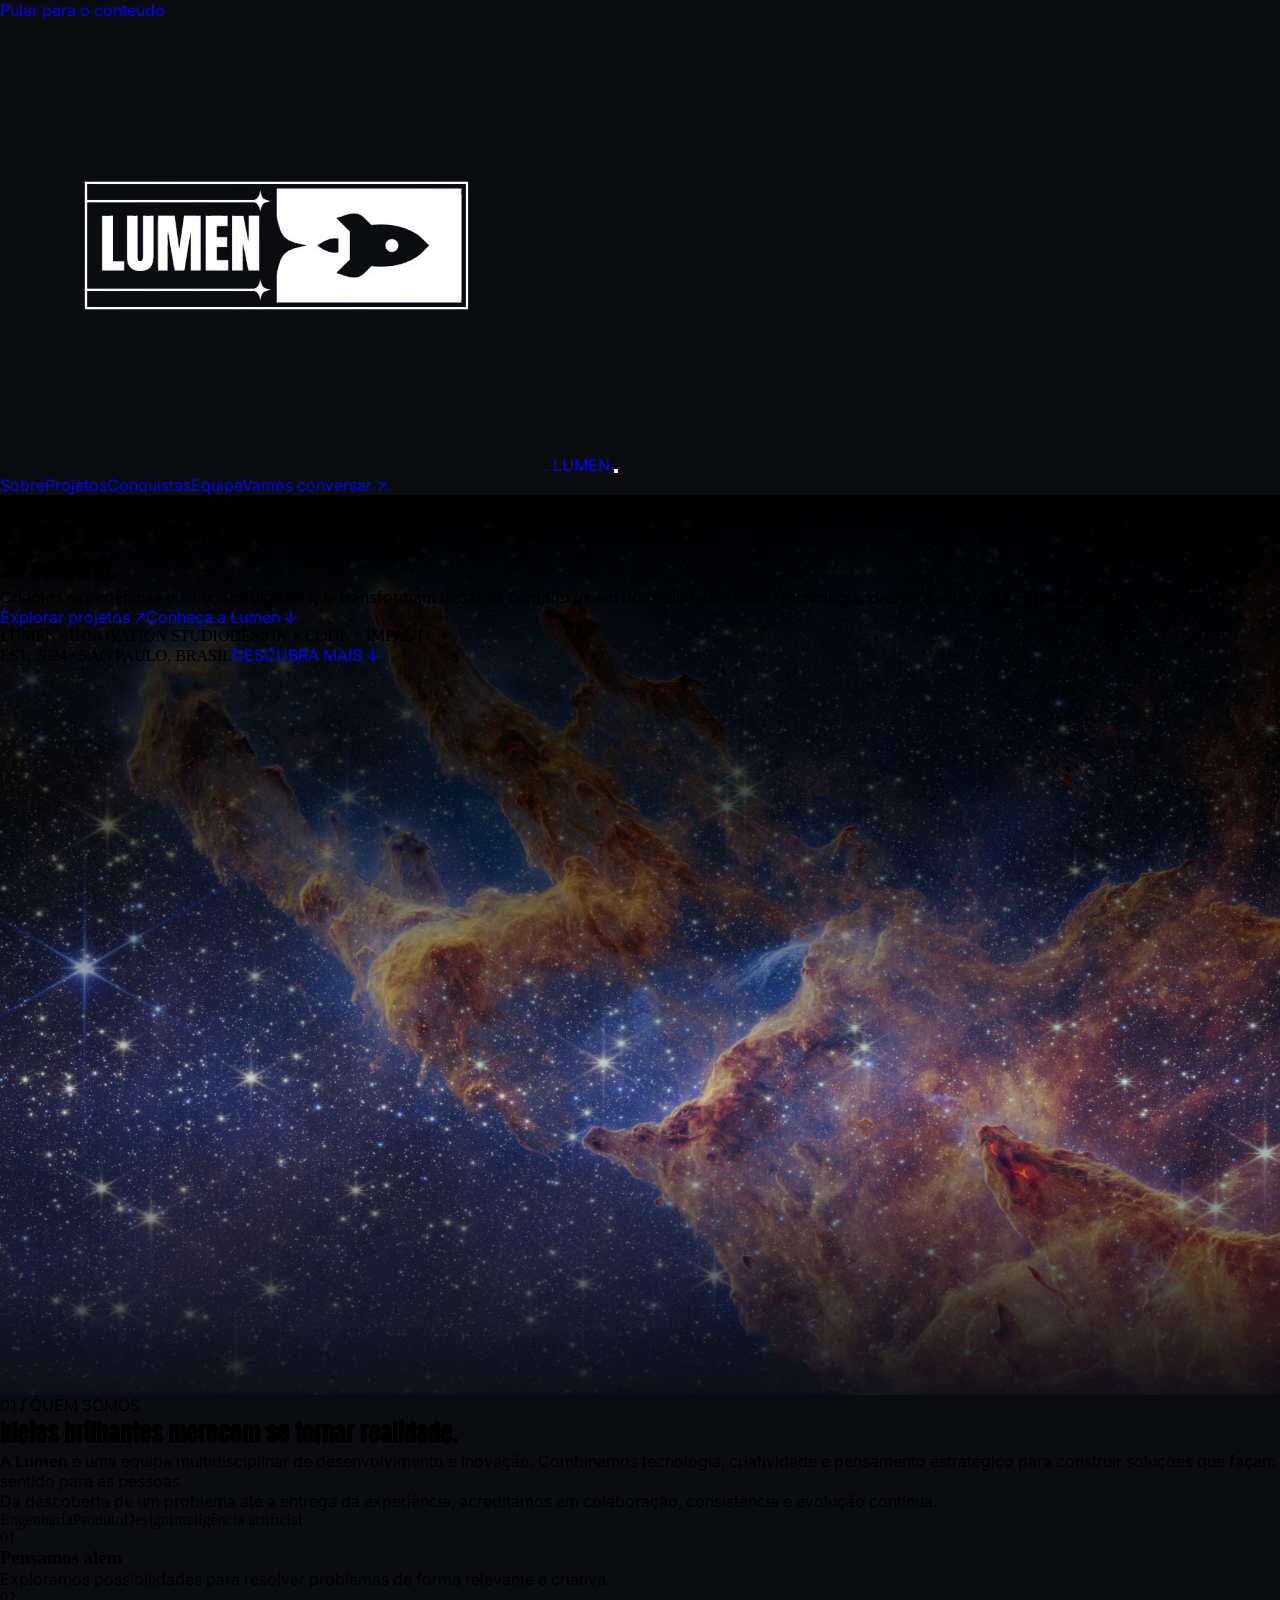
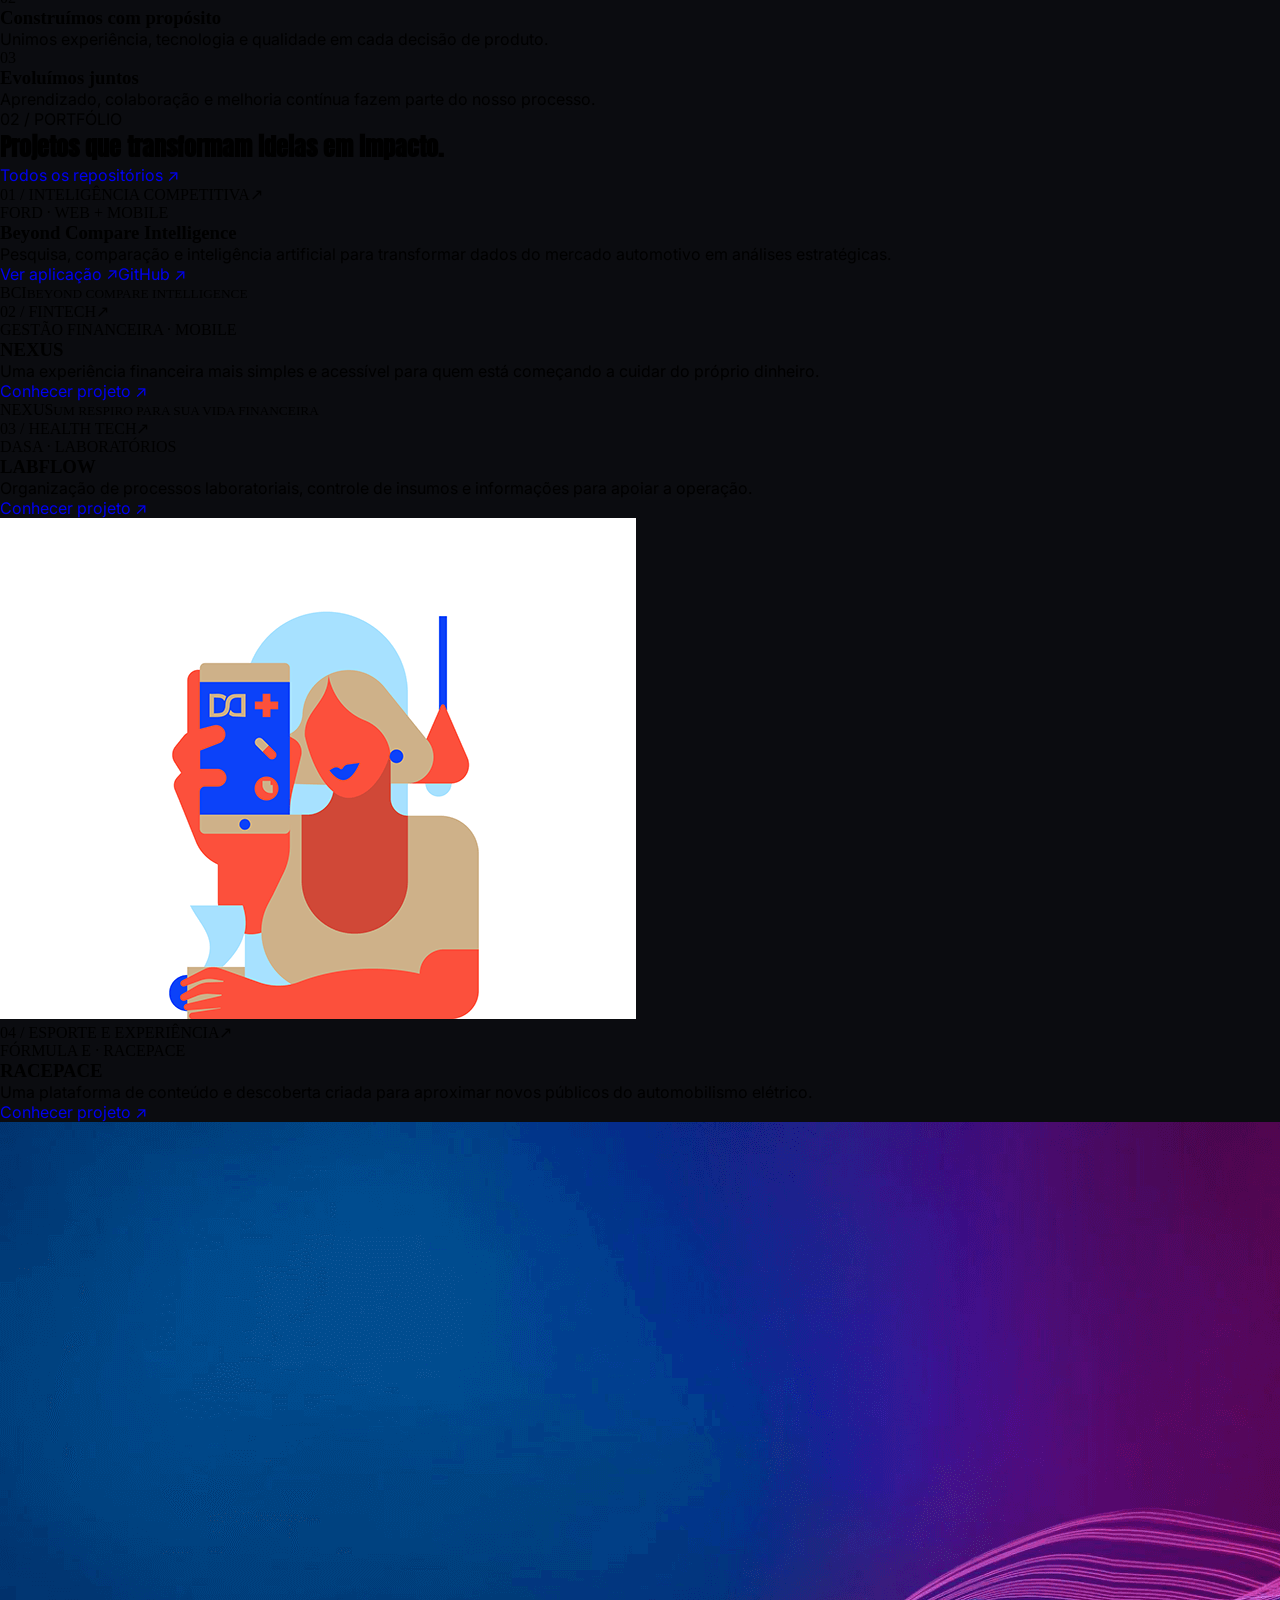
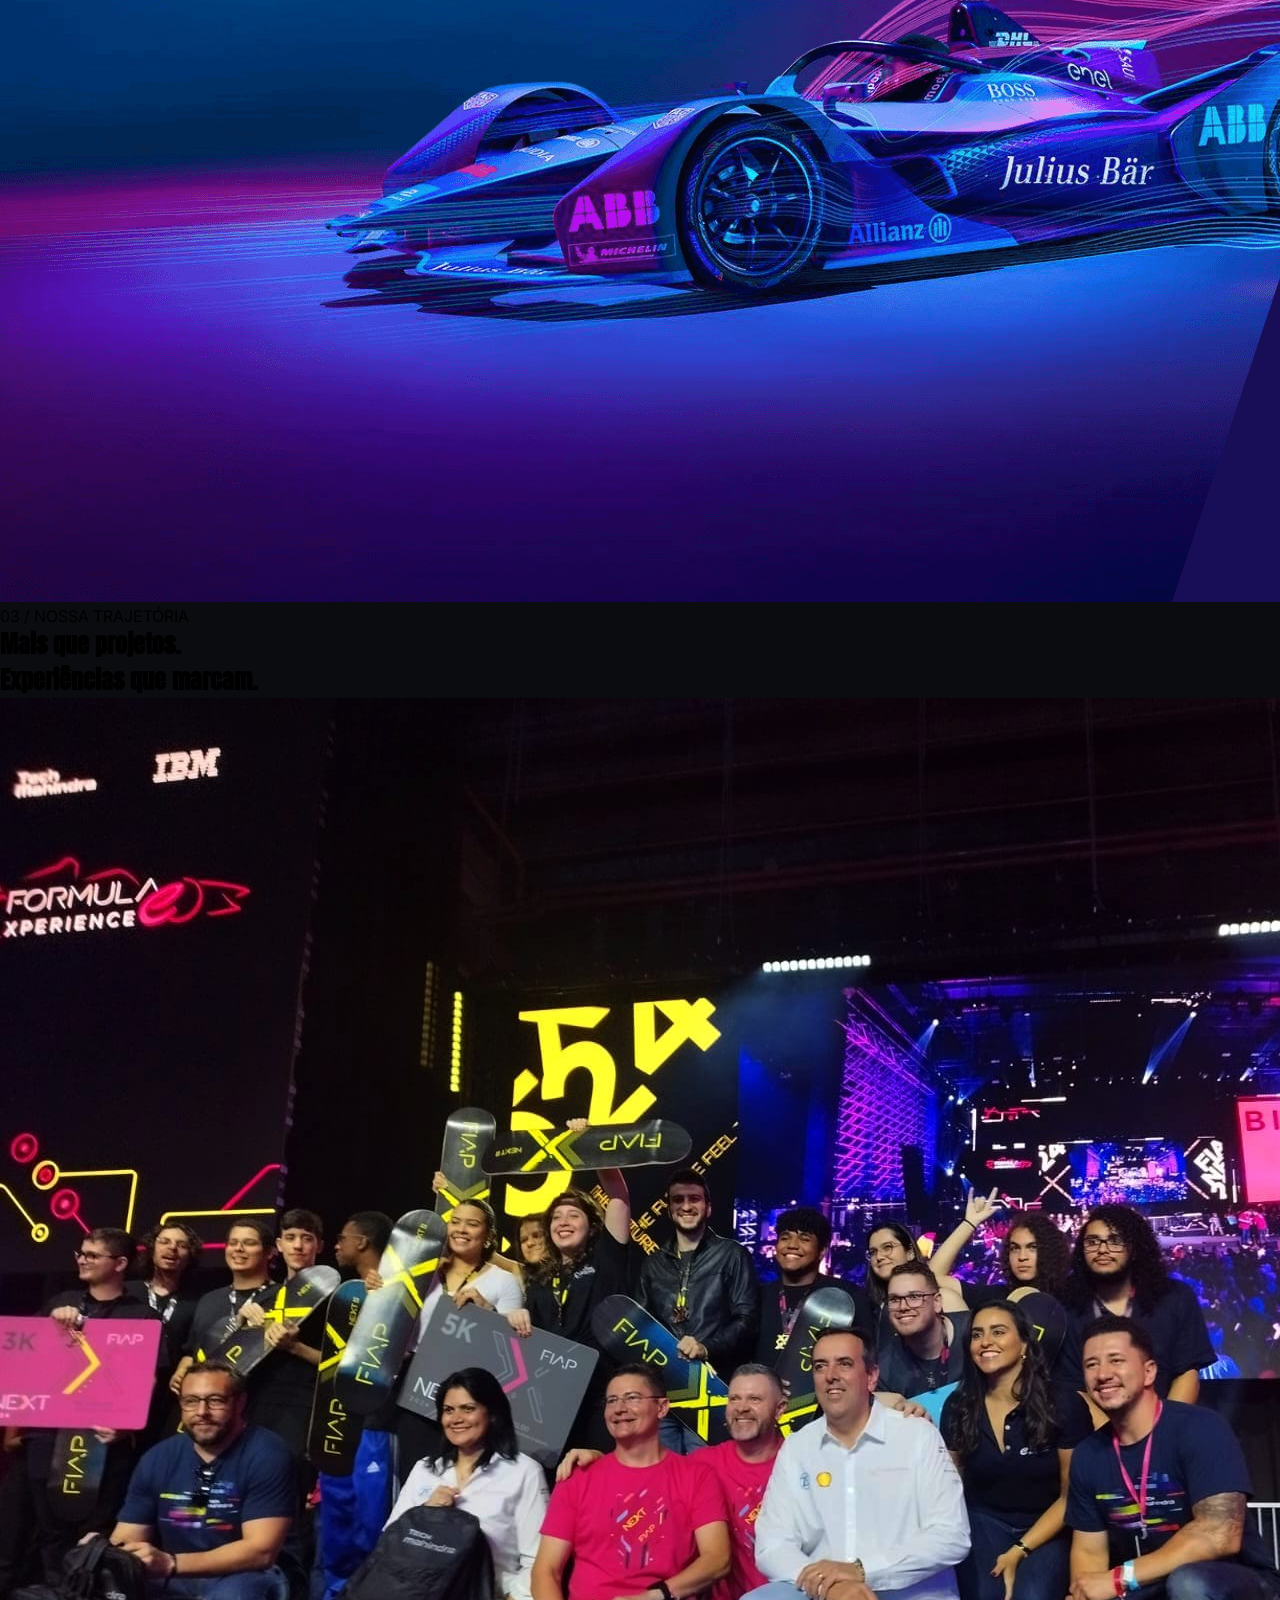
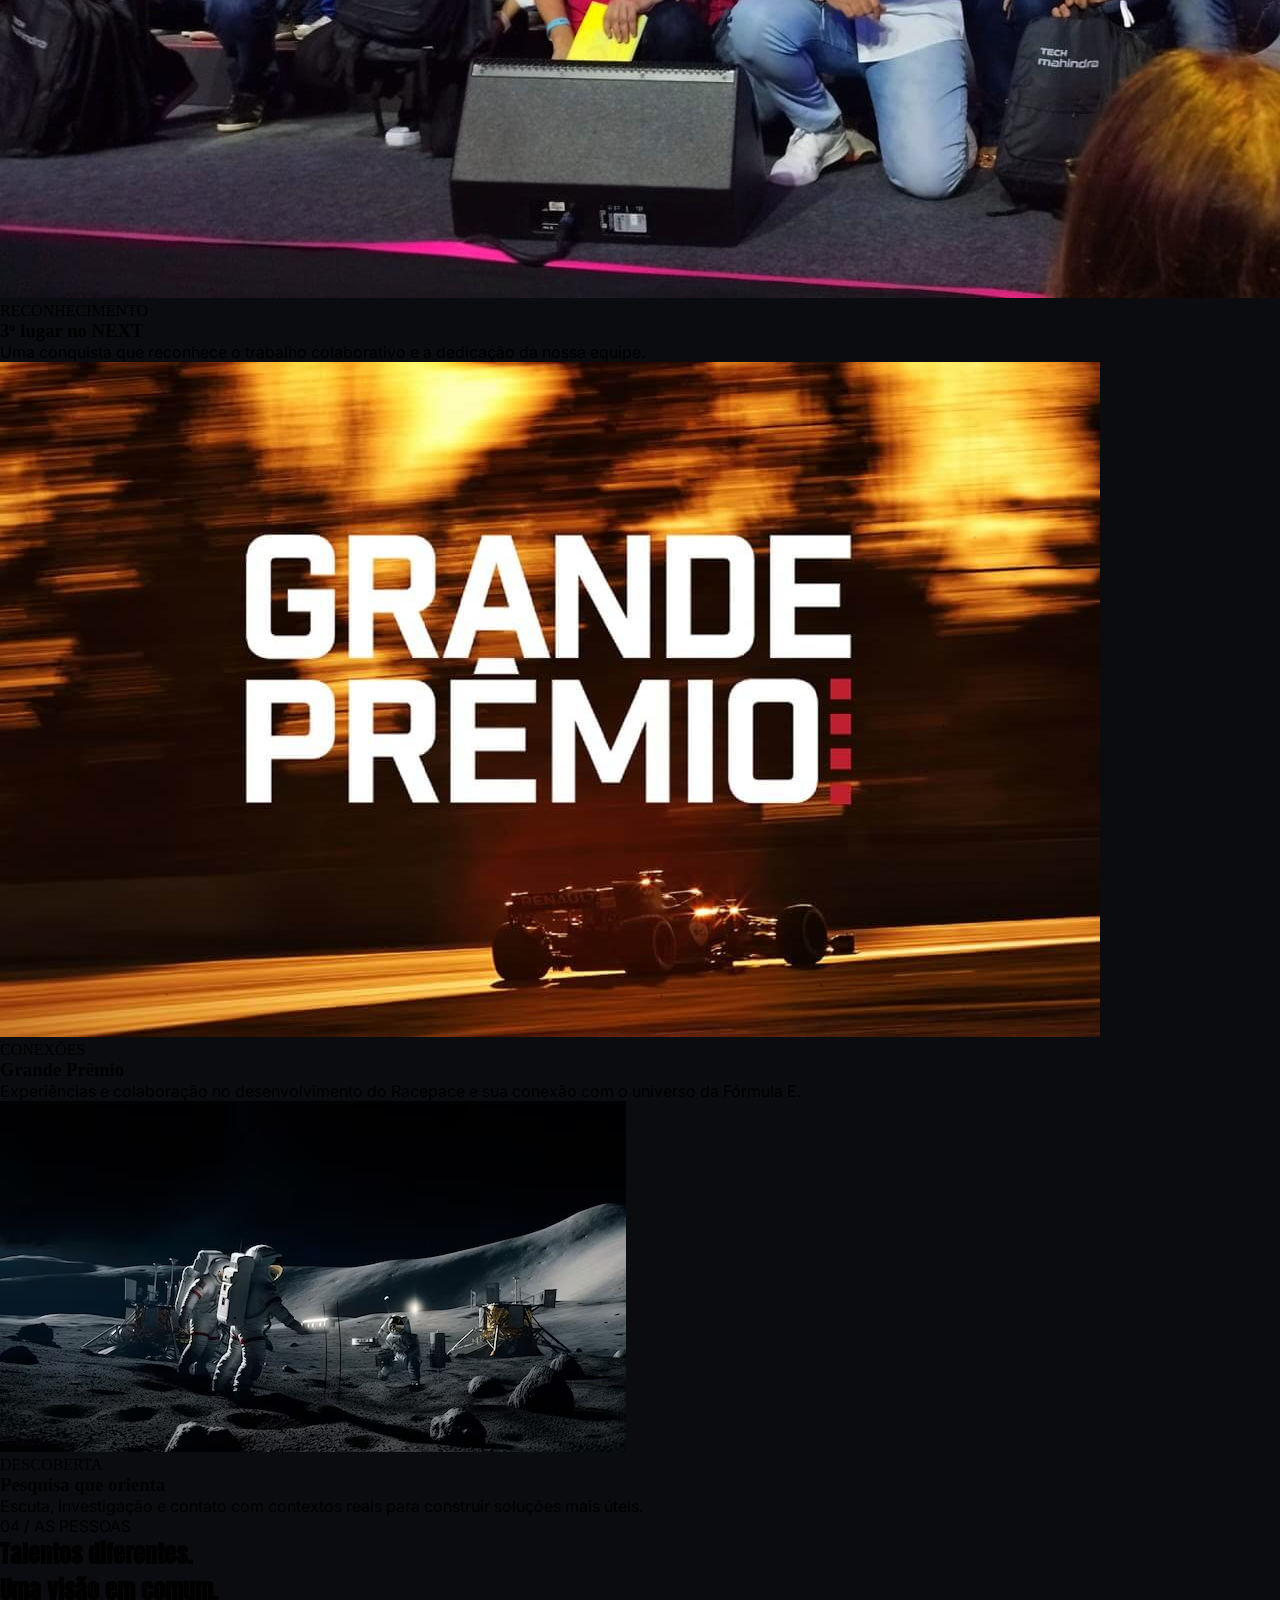
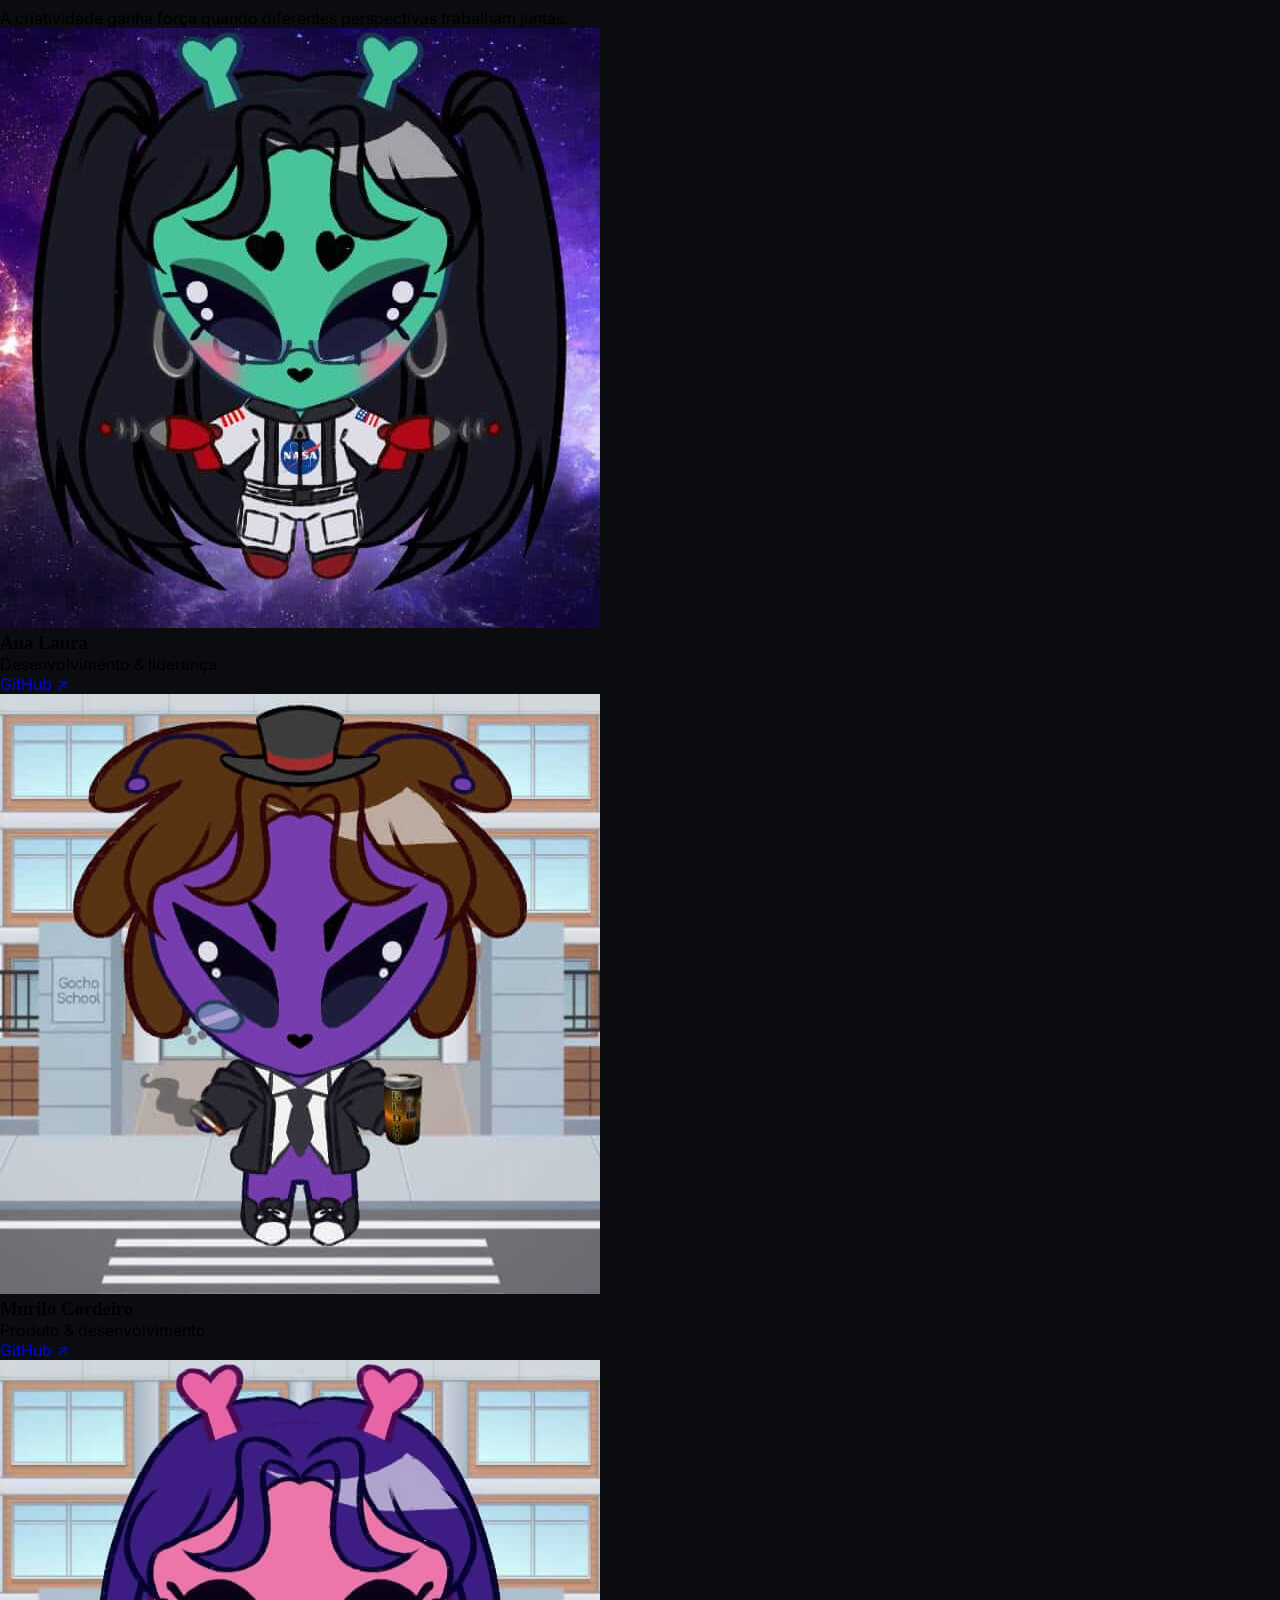
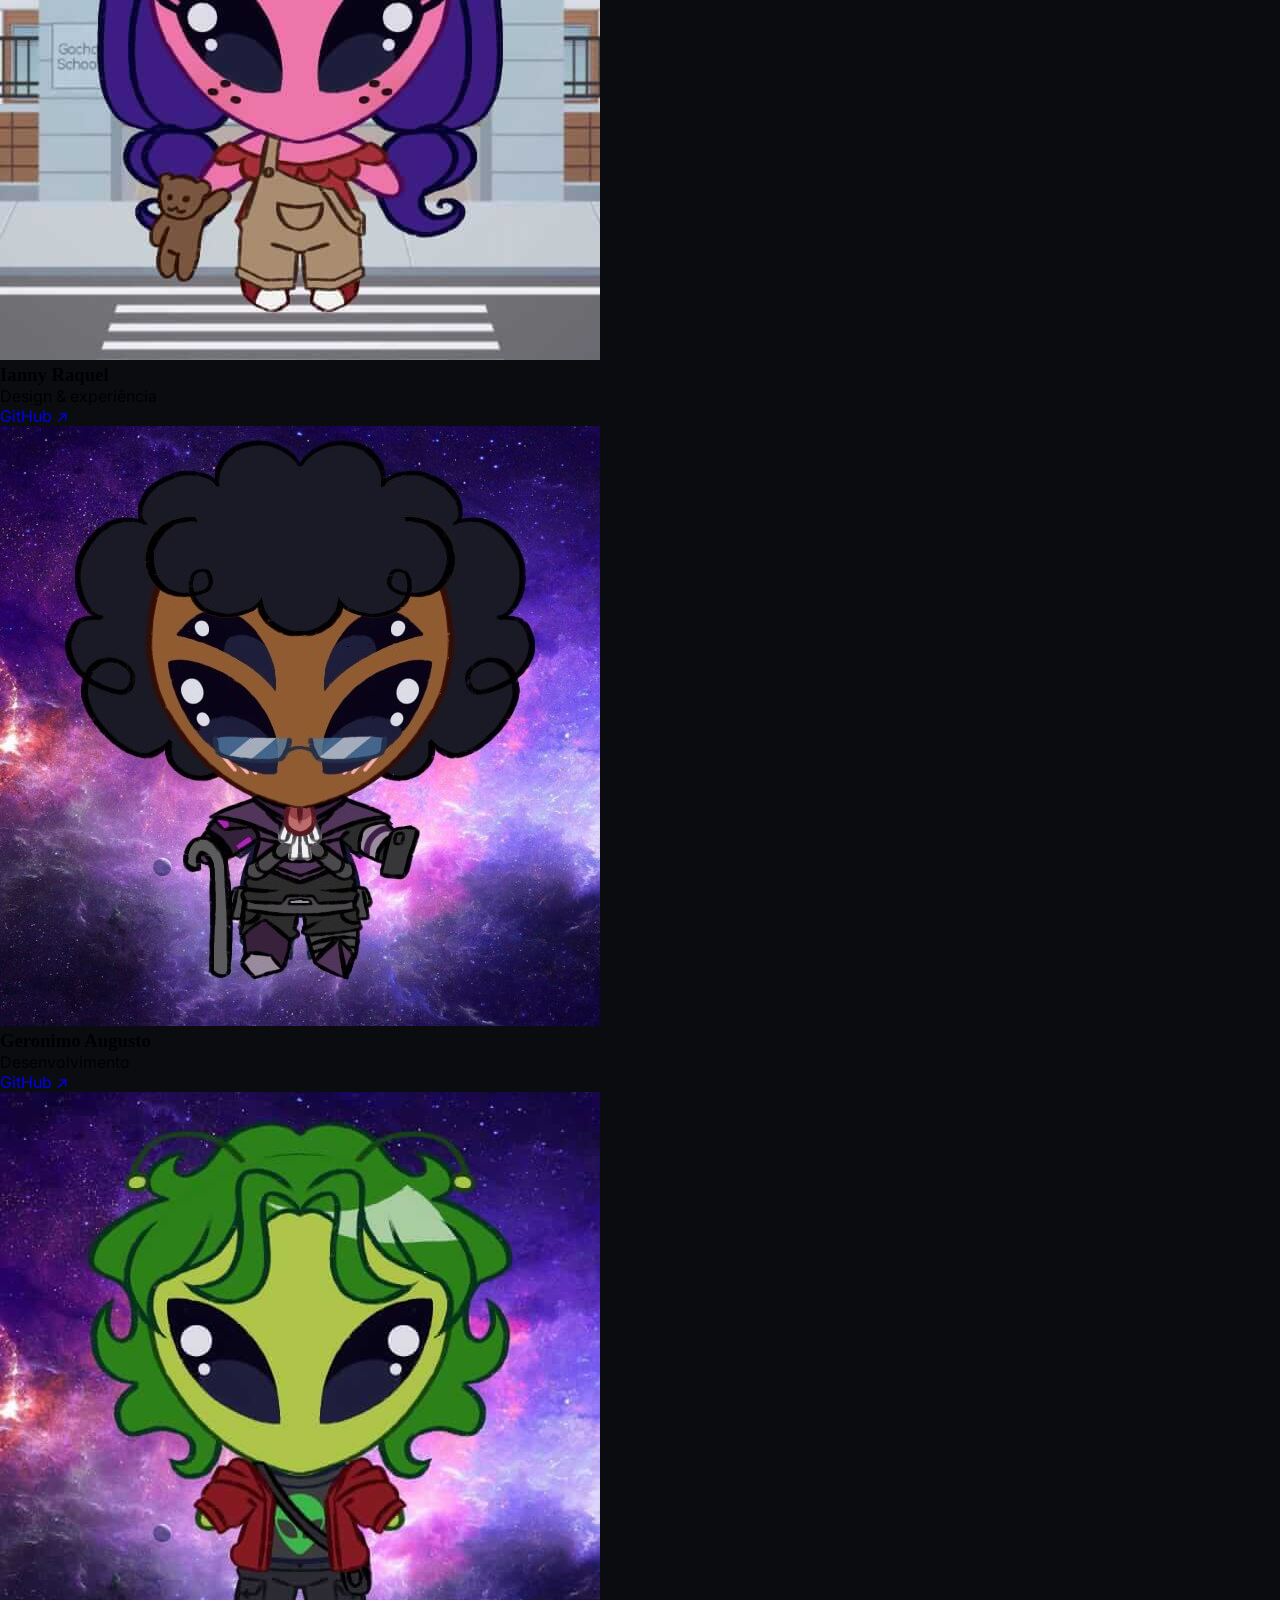
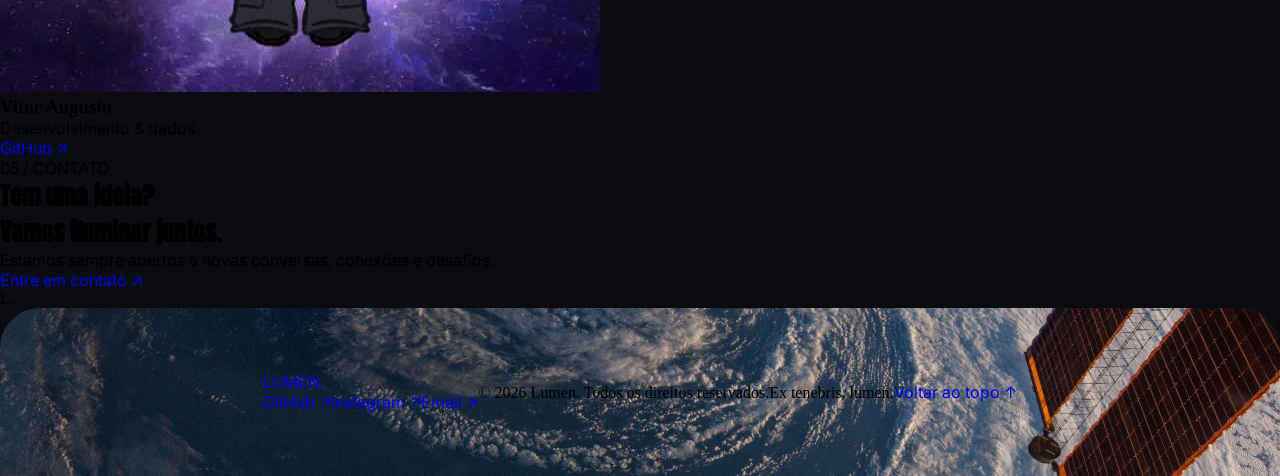
==== commit 13081747: "style: redesign institucional da landing Lumen (index.html)" ====
--- a/index.html
+++ b/index.html
@@ -1,294 +1,33 @@
-<!DOCTYPE html>
-<html lang="en">
-   <head>
-      <meta charset="UTF-8">
-      <meta name="viewport" content="width=device-width, initial-scale=1.0">
-      <link rel="stylesheet" href="style.css">
-      <link rel="icon" href="assets/icon.png" type="image/png">
-      <title>LUMEN</title>
-   </head>
-   <body>
-      <!-- /* START SECTION HERO */===================================================-->
-      <section class="hero">
-         <div class="hero_content">
-            <header>
-               <a href="#know-more-about-lumers">about us</a>
-               <a href="#projects">projects</a>
-               <img class="logo" src="assets/logo-lumen.png" alt="Lumen Logo">
-               <a href="#highlights">highlights</a>
-               <a href="#fale-conosco">contact us</a>
-            </header>
-            <div class="nav-mobile">
-               <img class="logo" src="assets/logo-lumen.png" alt="Lumen Logo">
-               <button class="hamburger" id="hamburger">
-               <span></span>
-               <span></span>
-               <span></span>
-               </button>
-            </div>
-            <div>
-               <h1>Inovação que <br><span>ilumina</span> soluções</h1>
-            </div>
-         </div>
-      </section>
-      <div class="mobile-menu" id="mobile-menu">
-         <button class="close-menu" id="close-menu">×</button>
-         <nav>
-            <a href="#know-more-about-lumers">about us</a>
-            <a href="#projects">projects</a>
-            <a href="#highlights">highlights</a>
-            <a href="#footer">contact us</a>
-         </nav>
-      </div>
-      <div class="overlay" id="overlay"></div>
-      <!-- /* END SECTION HERO */===================================================-->
-      <!-- /* START SECTION ABOUT US */===================================================-->
-      <section id="know-more-about-lumers" class="about_us">
-         <div class="sobre">
-         <!-- Navegação por abas para mobile -->
-         <div class="tabs-navigation">
-            <button class="tab-button active" data-tab="about">Sobre</button>
-            <button class="tab-button" data-tab="team">Equipe</button>
-         </div>
-         <!-- Conteúdo Sobre -->
-         <div id="about" class="tab-content active">
-            <div class="imagem-container"></div>
-            <h1>Sobre a Lumen</h1>
-            <p>Na Lumen, acreditamos que a inovação é a luz que guia o futuro.
-               Somos uma equipe apaixonada por criar soluções que conectam pessoas, ideias e tecnologia de maneira inteligente e humana.
-               Nascemos do desejo de transformar desafios em oportunidades, sempre com criatividade, ética e excelência em tudo o que fazemos.
-               Cada projeto é uma nova chance de iluminar caminhos, impulsionar mudanças e construir um amanhã mais brilhante.
-               Na Lumen, não apenas desenvolvemos soluções — acendemos possibilidades.
-            </p>
-         </div>
-         <!-- Conteúdo Equipe -->
-         <div id="team" class="tab-content">
-         <div class="time">
-         <div class="container">
-            <div class="card" onclick="toggleContent(this)">
-               <div class="imgBx">
-                  <img class="image" src="assets/muri.jpeg" alt="Murilo">
-               </div>
-               <div class="contentBx">
-                  <h2>Murilo</h2>
-                  <div class="size">
-                     <span>
-                     <a href="https://www.linkedin.com/in/murilocordeirof/" target="_blank">
-                     <img src="assets/din.png" alt="LinkedIn" width="20">
-                     </a>
-                     </span>
-                     <span>
-                     <a href="https://www.instagram.com/muh_ngp/" target="_blank">
-                     <img src="assets/insta.png" alt="Instagram" width="20">
-                     </a>
-                     </span>
-                  </div>
-                  <div class="color">
-                     <h3>PO</h3>
-                  </div>
-               </div>
-            </div>
-         </div>
-         <div class="container">
-            <div class="card" onclick="toggleContent(this)">
-               <div class="imgBx">
-                  <img class="image" src="assets/ianny.jpeg" alt="Mateus">
-               </div>
-               <div class="contentBx">
-                  <h2>Ianny</h2>
-                  <div class="size">
-                     <span>
-                     <a href="https://www.linkedin.com/in/iannyraquel/" target="_blank">
-                     <img src="assets/din.png" alt="LinkedIn" width="20">
-                     </a>
-                     </span>
-                     <span>
-                     <a href="https://www.instagram.com/iannyrfs/" target="_blank">
-                     <img src="assets/insta.png" alt="Instagram" width="20">
-                     </a>
-                     </span>
-                  </div>
-                  <div class="color">
-                     <h3>Designer</h3>
-                  </div>
-               </div>
-            </div>
-         </div>
-         <div class="container">
-            <div class="card" onclick="toggleContent(this)">
-               <div class="imgBx">
-                  <img class="image" src="assets/Lana.jpeg" alt="Lana">
-               </div>
-               <div class="contentBx">
-                  <h2>Lana</h2>
-                  <div class="size">
-                     <span>
-                     <a href="https://www.linkedin.com/in/ana-laura-torres-loureiro-b85ba1298" target="_blank">
-                     <img src="assets/din.png" alt="LinkedIn" width="20">
-                     </a>
-                     </span>
-                     <span>
-                     <a href="https://www.instagram.com/_lana.007_/" target="_blank">
-                     <img src="assets/insta.png" alt="Instagram" width="20">
-                     </a>
-                     </span>
-                  </div>
-                  <div class="color">
-                     <h3>Líder</h3>
-                  </div>
-               </div>
-            </div>
-         </div>
-         <div class="container">
-            <div class="card" onclick="toggleContent(this)">
-               <div class="imgBx">
-                  <img class="image" src="assets/GG.jpeg" alt="Minha Pomba>">
-               </div>
-               <div class="contentBx">
-                  <h2>Gêronimo</h2>
-                  <div class="size">
-                     <span>
-                     <a href="https://www.linkedin.com/in/geronimo-augusto-99643a2b8/" target="_blank">
-                     <img src="assets/din.png" alt="LinkedIn" width="20">
-                     </a>
-                     </span>
-                  </div>
-                  <div class="color">
-                     <h3>Dev Back-end</h3>
-                  </div>
-               </div>
-            </div>
-         </div>
-         <div class="container">
-            <div class="card" onclick="toggleContent(this)">
-               <div class="imgBx">
-                  <img class="image" src="assets/vitter.jpeg" alt="Vitor">
-               </div>
-               <div class="contentBx">
-                  <h2>Vitor</h2>
-                  <div class="size">
-                     <span>
-                     <a href="https://www.linkedin.com/in/vitor-augusto-4bb6a72b7/" target="_blank">
-                     <img src="assets/din.png" alt="LinkedIn" width="20">
-                     </a>
-                     </span>
-                     <span>
-                     <a href="https://www.instagram.com/6vitor.9/" target="_blank">
-                     <img src="assets/insta.png" alt="Instagram" width="20">
-                     </a>
-                     </span>
-                  </div>
-                  <div class="color">
-                     <h3>Data Dev</h3>
-                  </div>
-               </div>
-            </div>
-         </div>
-      </section>
-      <!-- END ABOUT=========================================================== -->
-      <!-- START PROJECTS======================================================= -->
-      <section class="projects" id="projects">
-         <input type="checkbox" id="toggle-slide">
-         <div class="overlay"></div>
-         <div class="glass-container">
-            <div class="slider-wrapper">
-               <div class="slide slide1">
-                  <div class="container-about">
-                     <div class="left-content">
-                        <h1>LABFLOW</h1>
-                     </div>
-                     <div class="center-content">
-                        <img src="assets/dasa.png" alt="Imagem do projeto" class="round-image">
-                     </div>
-                     <div class="right-content">
-                        <p>O projeto da <strong>DASA</strong> tem como objetivo transformar a gestão de laboratórios em um processo mais ágil, organizado e acessível. Através de uma plataforma digital intuitiva, oferecemos recursos para o controle de insumos, acompanhamento de operações e geração de relatórios inteligentes. Com isso, garantimos maior eficiência, transparência e colaboração entre pesquisadores e gestores, potencializando a inovação e o impacto das atividades científicas.</p>
-                        <a href="https://fast-pace-nine.vercel.app/" target="_blank" class="btn-about">CONHEÇA MAIS</a>
-                     </div>
-                  </div>
-               </div>
-               <div class="slide slide2">
-                  <div class="container-about">
-                     <div class="left-content">
-                        <h1>RACEPACE</h1>
-                     </div>
-                     <div class="center-content">
-                        <img src="assets/pitch.png" alt="Imagem do projeto" class="round-image">
-                     </div>
-                     <div class="right-content">
-                        <p>O projeto da <strong>Mahindra</strong> visa popularizar a Fórmula E, tornando o esporte mais acessível e atraente para novos fãs. Através de uma plataforma digital inovadora, oferecemos conteúdo exclusivo, informações sobre corridas e interação direta com o público, ampliando o alcance e o engajamento da Fórmula E no cenário global.</p>
-                        <a href="https://fast-pace-nine.vercel.app/" target="_blank" class="btn-about">CONHEÇA MAIS</a>
-                        <p class="partner">Parceiro: <strong>GRANDE PRÊMIO</strong></p>
-                     </div>
-                  </div>
-               </div>
-            </div>
-            <label for="toggle-slide" class="button"><img src="assets/flecha.png" width="40px" alt=""></label>
-         </div>
-      </section>
-      <!-- END PROJECTS=========================================================== -->
-      <!-- START GALERIA======================================================= -->
-      <section class="call_action" id="highlights">
-         <div class="gallery">
-            <div class="cardGaleria">
-               <div class="cardGaleria-img-container">
-                  <img src="assets/terceiro.jpg" alt="Terceiro lugar no Next">
-               </div>
-               <div class="cardGaleria-content">
-                  <h3>3º Lugar no Next</h3>
-                  <p>Conquistamos a terceira colocação no programa Next, reconhecimento que reforça a inovação e o impacto da nossa solução.</p>
-               </div>
-            </div>
-            <div class="cardGaleria">
-               <div class="cardGaleria-img-container">
-                  <img src="assets/grandePremio.jpg" alt="Parceria com a Grande Prêmio">
-               </div>
-               <div class="cardGaleria-content">
-                  <h3>Parceria com a Grande Prêmio</h3>
-                  <p>Firmamos parceria estratégica com o <strong>Grande Prêmio</strong>, ampliando nossa visibilidade e conexão com o público durante o desenvolvimento do Racepace.</p>
-               </div>
-            </div>
-            <div class="cardGaleria">
-               <div class="cardGaleria-img-container">
-                  <img src="assets/pesquisa.jpg" alt="Pesquisa de campo">
-               </div>
-               <div class="cardGaleria-content">
-                  <h3>Pesquisa de Campo</h3>
-                  <p>Nosso trabalho é fundamentado em pesquisas de campo consistentes, ouvindo especialistas e comunidades para desenvolver soluções eficazes e reais.</p>
-               </div>
-            </div>
-         </div>
-      </section>
-      <footer id="fale-conosco" class="footer">
-         <div class="glass-container-footer">
-            <div class="footer-content">
-               <!-- Coluna 1: Logo -->
-               <div class="footer-column logo-column">
-                  <img src="assets/fiap.png" alt="Logo FIAP">
-               </div>
-               <!-- Coluna 2: Contato e frase -->
-               <div class="footer-column contact-column">
-                  <h3>Fale Conosco</h3>
-                  <div class="social-icons">
-                     <a href="https://www.instagram.com/lumen.adastra/" target="_blank">
-                     <img src="assets/instagram.png" alt="Instagram"> 
-                     Instagram
-                     </a>
-                     <a href="https://github.com/LUMEN-7" target="_blank">
-                     <img src="assets/github.png" alt="GitHub"> 
-                     GitHub
-                     </a>
-                    <a class="email" href="mailto:lumen.astra7@gmail.com?subject=Quero%20um%20projeto%20com%20a%20Lumen&body=Olá%20Lumen,%0AEstou%20em%20busca%20de%20uma%20solução%20inovadora%20e%20gostaria%20de%20entender%20como%20vocês%20podem%20me%20ajudar.%0APodemos%20conversar?">
-                     <img src="assets/email.png" alt="Email"> 
-                     Email
-                     </a>
-                  </div>
-               </div>
-            </div>
-            <div class="copyright">
-               © 2025 Lumen. Ex tenebris, lumen.
-            </div>
-         </div>
-      </footer>
-      <script src="script.js"></script>
-   </body>
-</html>+<!doctype html>
+<html lang="pt-BR">
+<head>
+<meta charset="UTF-8"><meta name="viewport" content="width=device-width, initial-scale=1">
+<meta name="theme-color" content="#090b13"><meta name="description" content="Lumen — desenvolvemos soluções digitais que conectam inovação, tecnologia e pessoas. Conheça nossos projetos e equipe.">
+<meta property="og:title" content="Lumen — Tecnologia que ilumina possibilidades"><meta property="og:description" content="Design, engenharia e inovação aplicada em produtos digitais.">
+<title>Lumen | Tecnologia que ilumina possibilidades</title><link rel="icon" href="assets/icon.png"><link rel="preconnect" href="https://fonts.googleapis.com"><link rel="preconnect" href="https://fonts.gstatic.com" crossorigin>
+<link href="https://fonts.googleapis.com/css2?family=DM+Sans:wght@400;500;600;700&family=Space+Grotesk:wght@400;500;600;700&display=swap" rel="stylesheet"><link rel="stylesheet" href="style.css"><script src="script.js" defer></script>
+</head>
+<body>
+<a class="skip" href="#principal">Pular para o conteúdo</a>
+<header class="site-header" id="topo"><nav class="nav container" aria-label="Navegação principal"><a class="brand" href="#topo" aria-label="Lumen — início"><img src="assets/logo-lumen.png" alt="" /><span>LUMEN<span class="brand-dot">.</span></span></a><button class="menu-toggle" aria-expanded="false" aria-controls="nav-links" aria-label="Abrir menu"><span></span><span></span><span></span></button><div class="nav-links" id="nav-links"><a href="#sobre">Sobre</a><a href="#projetos">Projetos</a><a href="#conquistas">Conquistas</a><a href="#equipe">Equipe</a><a class="nav-contact" href="#contato">Vamos conversar <span aria-hidden="true">↗</span></a></div></nav></header>
+<main id="principal">
+<section class="hero section-dark" aria-labelledby="hero-title"><div class="hero-glow" aria-hidden="true"></div><div class="container hero-layout"><div class="hero-copy"><p class="eyebrow"><span class="signal"></span> IDEIAS QUE MOVEM O FUTURO</p><h1 id="hero-title">O futuro não se espera.<br><em>Se constrói.</em></h1><p class="hero-desc">Criamos experiências e soluções digitais que transformam desafios complexos em possibilidades reais. Tecnologia, design e estratégia — trabalhando juntos.</p><div class="hero-actions"><a class="btn btn-primary" href="#projetos">Explorar projetos <span aria-hidden="true">↗</span></a><a class="btn btn-outline" href="#sobre">Conheça a Lumen <span aria-hidden="true">↓</span></a></div></div><div class="hero-visual" aria-hidden="true"><div class="orbit orbit-a"></div><div class="orbit orbit-b"></div><div class="orb"></div><span class="visual-label label-top">LUMEN / INNOVATION STUDIO</span><span class="visual-label label-bottom">DESIGN × CODE × IMPACT</span></div></div><div class="container hero-foot"><span>EST. 2024 · SÃO PAULO, BRASIL</span><a href="#sobre">DESCUBRA MAIS <span aria-hidden="true">↓</span></a></div></section>
+<section class="section section-about" id="sobre"><div class="container about-grid"><div><p class="eyebrow dark-eyebrow">01 / QUEM SOMOS</p><h2>Ideias brilhantes merecem <span>se tornar realidade.</span></h2></div><div class="about-body"><p>A <strong>Lumen</strong> é uma equipe multidisciplinar de desenvolvimento e inovação. Combinamos tecnologia, criatividade e pensamento estratégico para construir soluções que façam sentido para as pessoas.</p><p>Da descoberta de um problema até a entrega da experiência, acreditamos em colaboração, consistência e evolução contínua.</p><div class="pill-row"><span>Engenharia</span><span>Produto</span><span>Design</span><span>Inteligência artificial</span></div></div></div><div class="container values-grid"><article class="value-card"><span class="value-number">01</span><h3>Pensamos além</h3><p>Exploramos possibilidades para resolver problemas de forma relevante e criativa.</p></article><article class="value-card"><span class="value-number">02</span><h3>Construímos com propósito</h3><p>Unimos experiência, tecnologia e qualidade em cada decisão de produto.</p></article><article class="value-card"><span class="value-number">03</span><h3>Evoluímos juntos</h3><p>Aprendizado, colaboração e melhoria contínua fazem parte do nosso processo.</p></article></div></section>
+<section class="section section-projects section-dark" id="projetos"><div class="container"><div class="section-heading"><div><p class="eyebrow">02 / PORTFÓLIO</p><h2>Projetos que transformam <span>ideias em impacto.</span></h2></div><a class="text-link" href="https://github.com/orgs/LUMEN-7/repositories" target="_blank" rel="noopener noreferrer">Todos os repositórios <span aria-hidden="true">↗</span></a></div><div class="projects-grid">
+<article class="project-card featured"><div class="project-top"><span class="project-index">01 / INTELIGÊNCIA COMPETITIVA</span><span class="project-arrow" aria-hidden="true">↗</span></div><div class="project-copy"><span class="project-tag">FORD · WEB + MOBILE</span><h3>Beyond Compare Intelligence</h3><p>Pesquisa, comparação e inteligência artificial para transformar dados do mercado automotivo em análises estratégicas.</p><div class="project-links"><a href="https://beyond-compare.vercel.app/" target="_blank" rel="noopener noreferrer">Ver aplicação ↗</a><a href="https://github.com/LUMEN-7/BCI" target="_blank" rel="noopener noreferrer">GitHub ↗</a></div></div><div class="project-art art-bci" aria-hidden="true"><span>BCI</span><small>BEYOND COMPARE INTELLIGENCE</small></div></article>
+<article class="project-card"><div class="project-top"><span class="project-index">02 / FINTECH</span><span class="project-arrow" aria-hidden="true">↗</span></div><div class="project-copy"><span class="project-tag">GESTÃO FINANCEIRA · MOBILE</span><h3>NEXUS</h3><p>Uma experiência financeira mais simples e acessível para quem está começando a cuidar do próprio dinheiro.</p><div class="project-links"><a href="https://github.com/LUMEN-7/NEXUS" target="_blank" rel="noopener noreferrer">Conhecer projeto ↗</a></div></div><div class="project-art art-nexus" aria-hidden="true"><span>NEXUS</span><small>UM RESPIRO PARA SUA VIDA FINANCEIRA</small></div></article>
+<article class="project-card"><div class="project-top"><span class="project-index">03 / HEALTH TECH</span><span class="project-arrow" aria-hidden="true">↗</span></div><div class="project-copy"><span class="project-tag">DASA · LABORATÓRIOS</span><h3>LABFLOW</h3><p>Organização de processos laboratoriais, controle de insumos e informações para apoiar a operação.</p><div class="project-links"><a href="https://dasa-labflow.vercel.app/" target="_blank" rel="noopener noreferrer">Conhecer projeto ↗</a></div></div><div class="project-art art-labflow"><img src="assets/dasa.png" alt="Identidade visual do projeto LabFlow" loading="lazy"></div></article>
+<article class="project-card"><div class="project-top"><span class="project-index">04 / ESPORTE E EXPERIÊNCIA</span><span class="project-arrow" aria-hidden="true">↗</span></div><div class="project-copy"><span class="project-tag">FÓRMULA E · RACEPACE</span><h3>RACEPACE</h3><p>Uma plataforma de conteúdo e descoberta criada para aproximar novos públicos do automobilismo elétrico.</p><div class="project-links"><a href="https://fast-pace-nine.vercel.app/" target="_blank" rel="noopener noreferrer">Conhecer projeto ↗</a></div></div><div class="project-art art-race"><img src="assets/pitch.png" alt="Identidade visual do projeto Racepace" loading="lazy"></div></article>
+</div></div></section>
+<section class="section section-highlights" id="conquistas"><div class="container"><div class="section-heading"><div><p class="eyebrow dark-eyebrow">03 / NOSSA TRAJETÓRIA</p><h2>Mais que projetos.<br><span>Experiências que marcam.</span></h2></div></div><div class="highlights-grid"><article class="highlight"><img src="assets/terceiro.jpg" alt="Equipe em premiação do Next" loading="lazy"><div class="highlight-body"><span>RECONHECIMENTO</span><h3>3º lugar no NEXT</h3><p>Uma conquista que reconhece o trabalho colaborativo e a dedicação da nossa equipe.</p></div></article><article class="highlight"><img src="assets/grandePremio.jpg" alt="Registro do projeto com Grande Prêmio" loading="lazy"><div class="highlight-body"><span>CONEXÕES</span><h3>Grande Prêmio</h3><p>Experiências e colaboração no desenvolvimento do Racepace e sua conexão com o universo da Fórmula E.</p></div></article><article class="highlight"><img src="assets/pesquisa.jpg" alt="Equipe realizando pesquisa de campo" loading="lazy"><div class="highlight-body"><span>DESCOBERTA</span><h3>Pesquisa que orienta</h3><p>Escuta, investigação e contato com contextos reais para construir soluções mais úteis.</p></div></article></div></div></section>
+<section class="section section-team section-dark" id="equipe"><div class="container"><div class="section-heading"><div><p class="eyebrow">04 / AS PESSOAS</p><h2>Talentos diferentes.<br><span>Uma visão em comum.</span></h2></div><p class="section-intro">A criatividade ganha força quando diferentes perspectivas trabalham juntas.</p></div><div class="team-grid">
+<article class="member"><img src="assets/Lana.jpeg" alt="Ana Laura Torres Loureiro" loading="lazy"><div><h3>Ana Laura</h3><p>Desenvolvimento & liderança</p><a href="https://github.com/AnaTorresLoureiro" target="_blank" rel="noopener noreferrer" aria-label="GitHub de Ana Laura">GitHub ↗</a></div></article>
+<article class="member"><img src="assets/muri.jpeg" alt="Murilo Cordeiro Ferreira" loading="lazy"><div><h3>Murilo Cordeiro</h3><p>Produto & desenvolvimento</p><a href="https://github.com/MuriloCngp" target="_blank" rel="noopener noreferrer" aria-label="GitHub de Murilo">GitHub ↗</a></div></article>
+<article class="member"><img src="assets/ianny.jpeg" alt="Ianny Raquel Ferreira de Souza" loading="lazy"><div><h3>Ianny Raquel</h3><p>Design & experiência</p><a href="https://github.com/iannyrfs" target="_blank" rel="noopener noreferrer" aria-label="GitHub de Ianny">GitHub ↗</a></div></article>
+<article class="member"><img src="assets/GG.jpeg" alt="Geronimo Augusto Nascimento Santos" loading="lazy"><div><h3>Geronimo Augusto</h3><p>Desenvolvimento</p><a href="https://github.com/Geronimo-augusto" target="_blank" rel="noopener noreferrer" aria-label="GitHub de Geronimo">GitHub ↗</a></div></article>
+<article class="member"><img src="assets/vitter.jpeg" alt="Vitor Augusto França de Oliveira" loading="lazy"><div><h3>Vitor Augusto</h3><p>Desenvolvimento & dados</p><a href="https://github.com/Vitorr-AF" target="_blank" rel="noopener noreferrer" aria-label="GitHub de Vitor">GitHub ↗</a></div></article>
+</div></div></section>
+<section class="contact-section" id="contato"><div class="container contact-layout"><div><p class="eyebrow dark-eyebrow">05 / CONTATO</p><h2>Tem uma ideia?<br><span>Vamos iluminar juntos.</span></h2><p>Estamos sempre abertos a novas conversas, conexões e desafios.</p><a class="btn btn-dark" href="mailto:lumen.astra7@gmail.com?subject=Contato%20-%20Lumen">Entre em contato <span aria-hidden="true">↗</span></a></div><div class="contact-mark" aria-hidden="true">L<span>.</span></div></div></section>
+</main>
+<footer class="footer"><div class="container footer-top"><a href="#topo" class="footer-brand">LUMEN<span>.</span></a><div><a href="https://github.com/LUMEN-7" target="_blank" rel="noopener noreferrer">GitHub ↗</a><a href="https://www.instagram.com/lumen.adastra/" target="_blank" rel="noopener noreferrer">Instagram ↗</a><a href="mailto:lumen.astra7@gmail.com">Email ↗</a></div></div><div class="container footer-bottom"><span>© <span id="year">2026</span> Lumen. Todos os direitos reservados.</span><span>Ex tenebris, lumen.</span><a href="#topo">Voltar ao topo ↑</a></div></footer>
+</body></html>
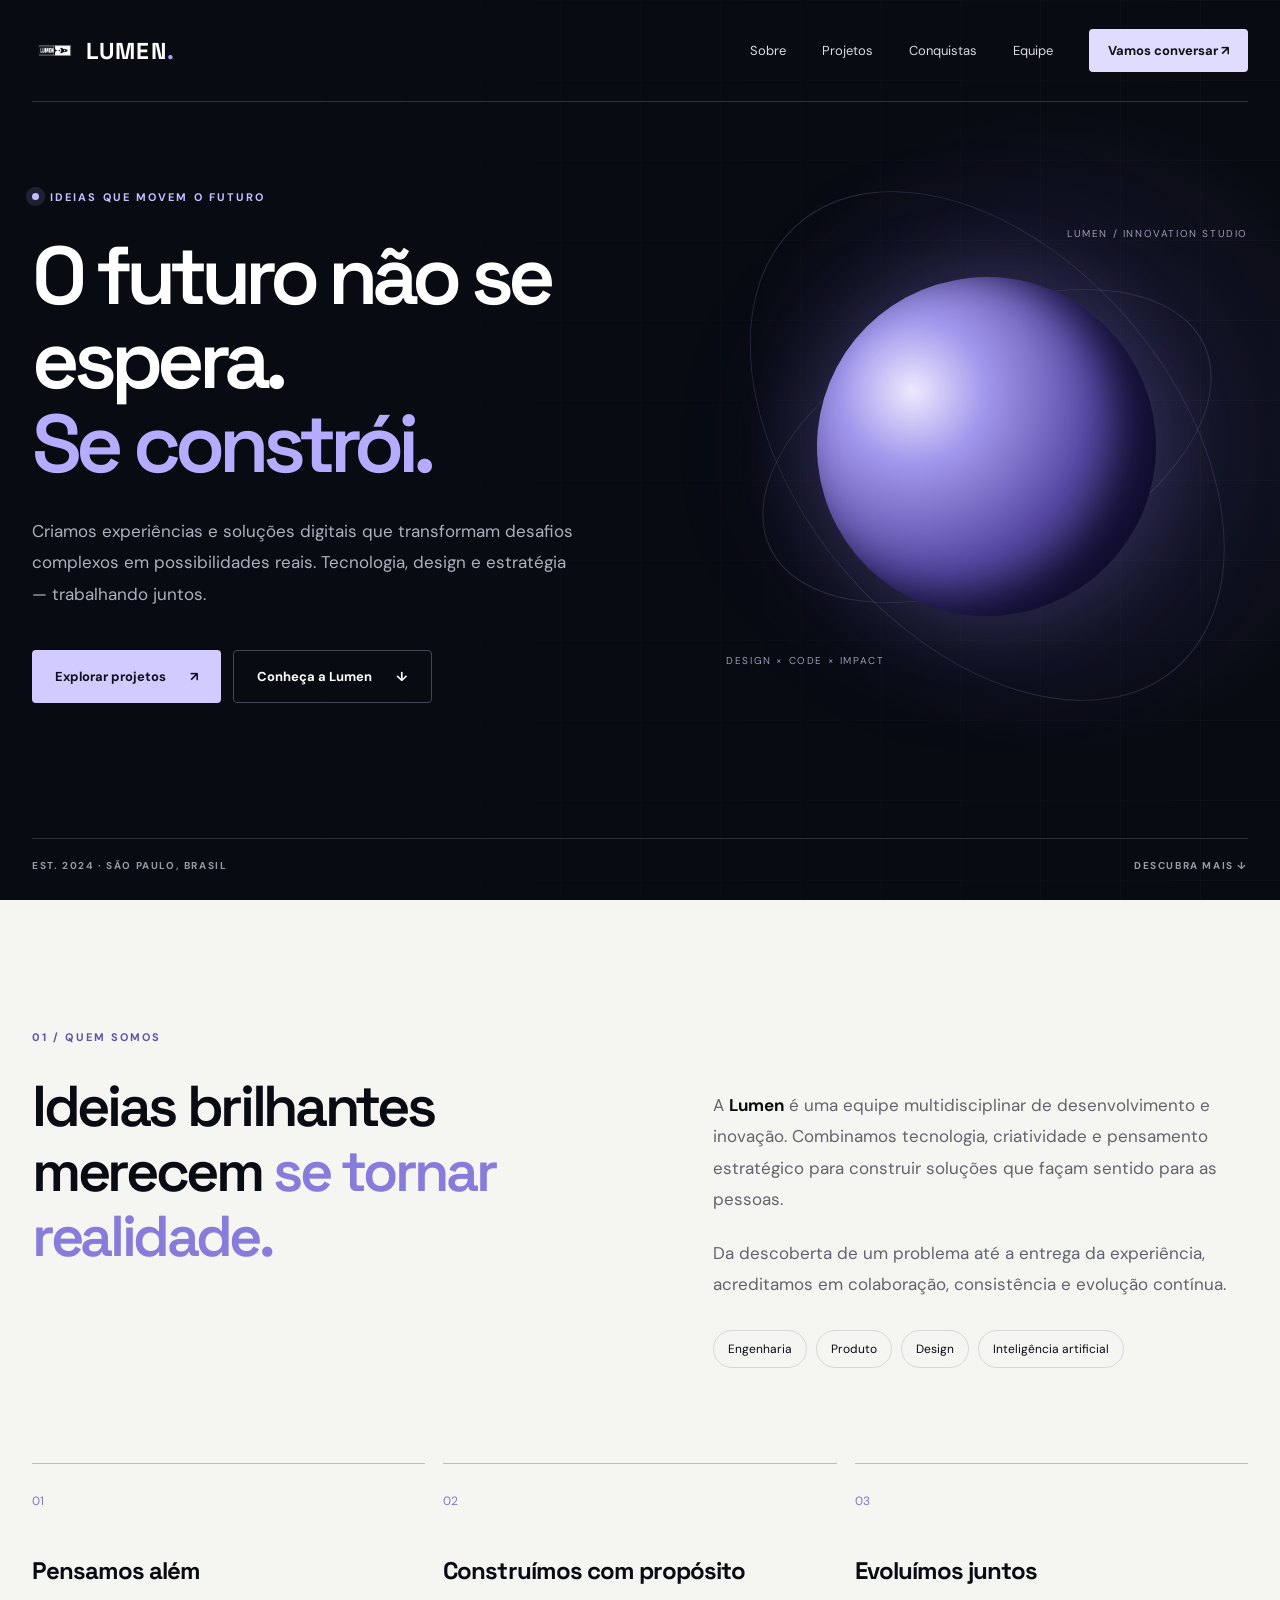
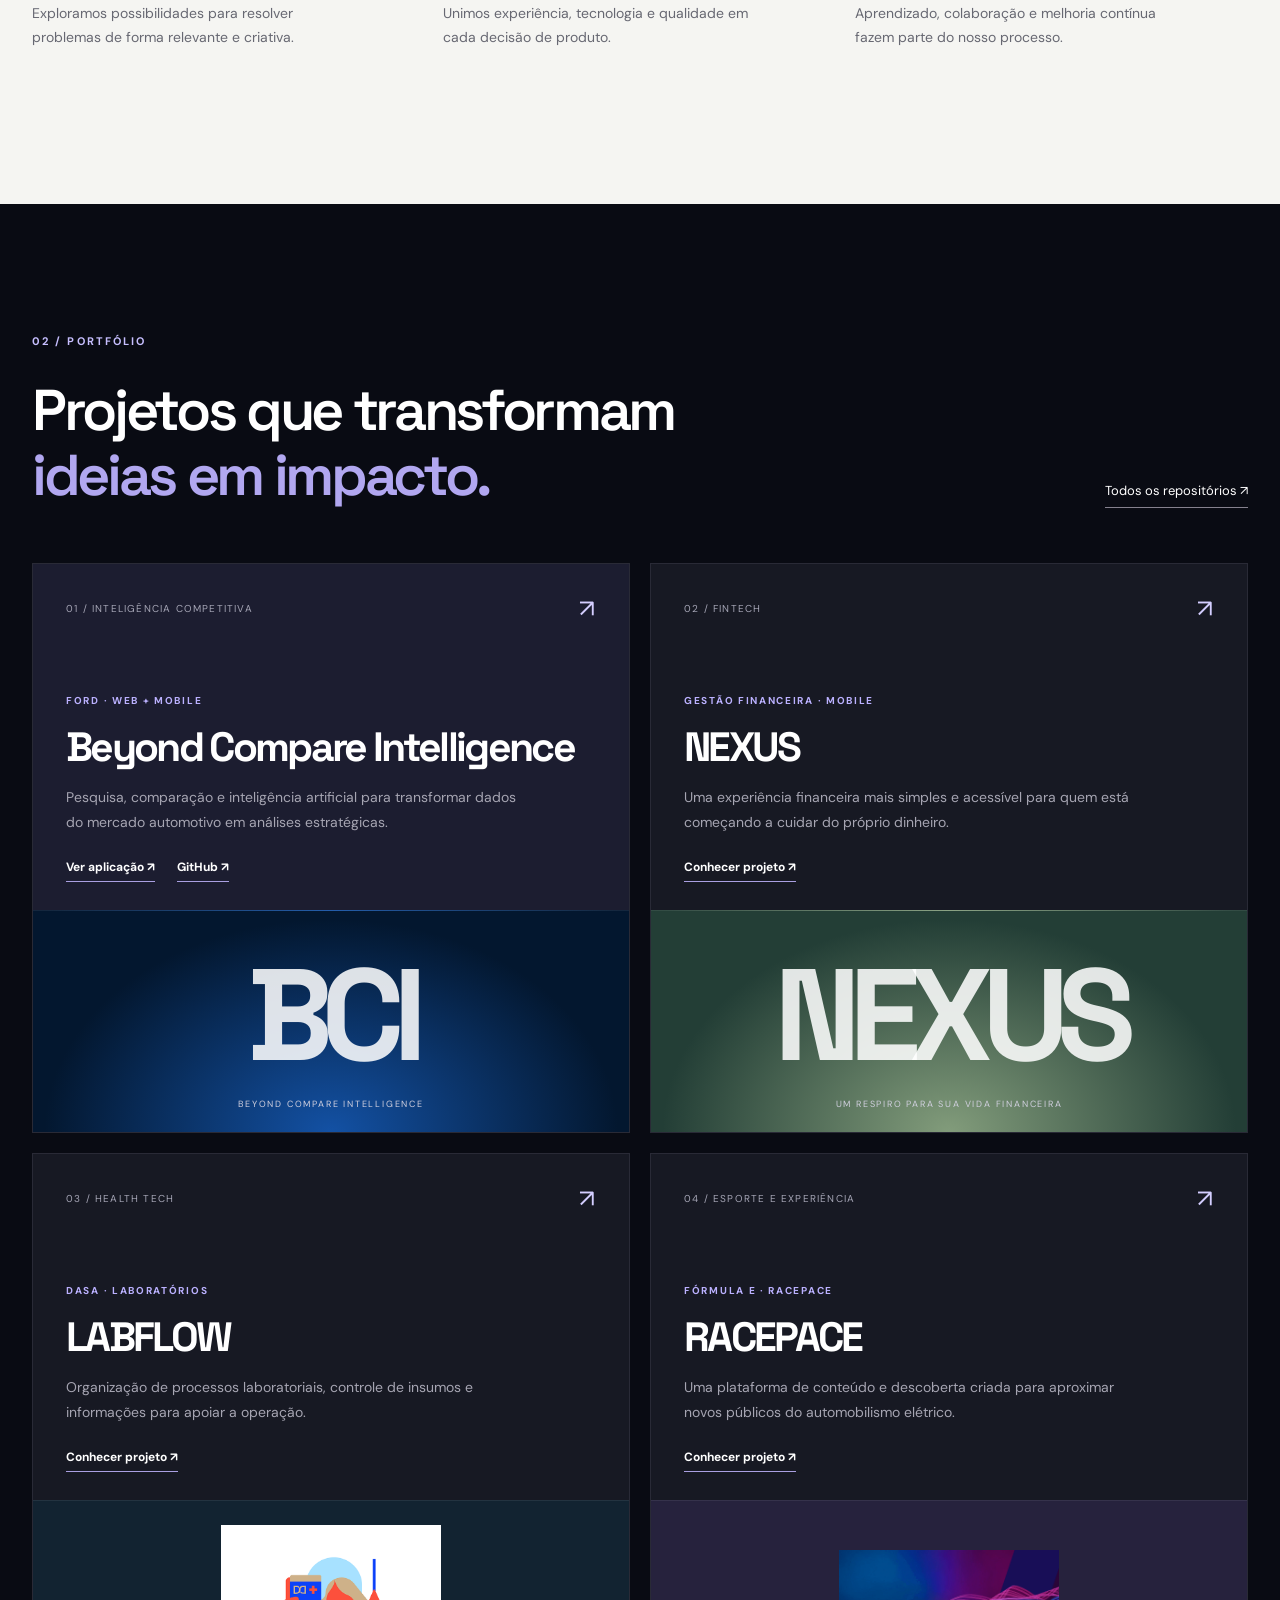
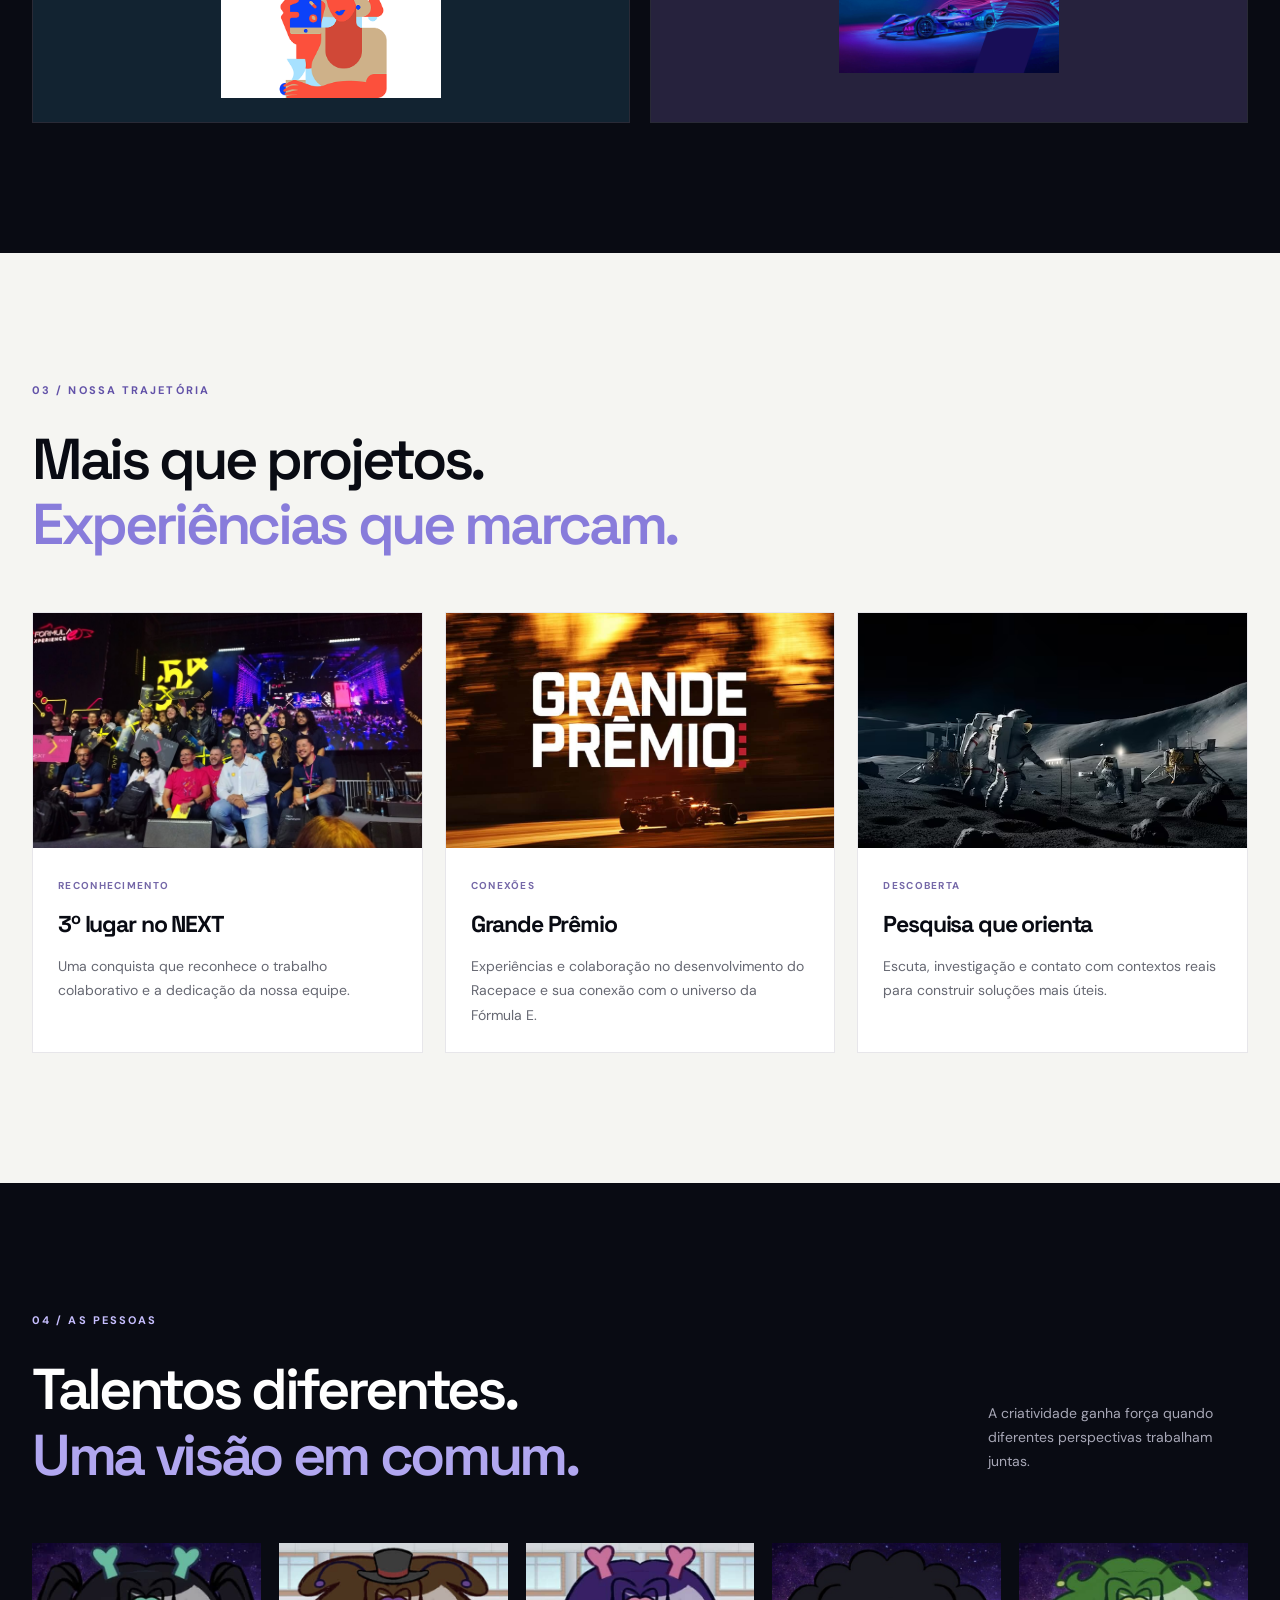
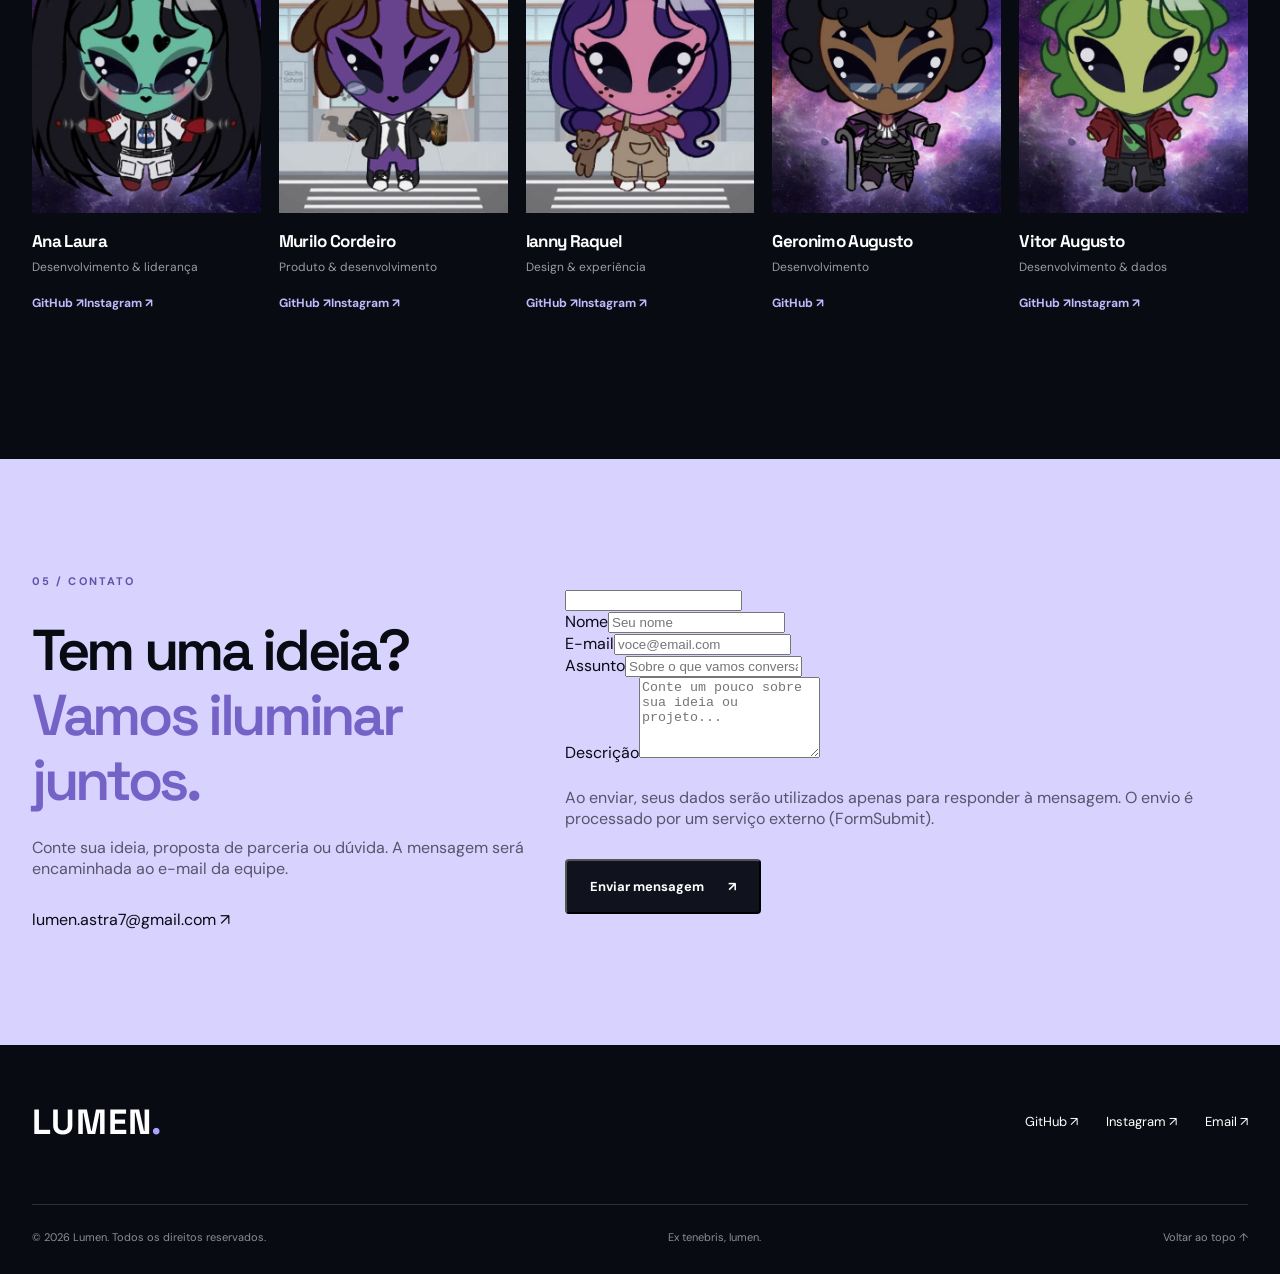
==== commit b8932ee4: "feat: adiciona formulário de contato e redes sociais da equipe" ====
--- a/index.html
+++ b/index.html
@@ -21,13 +21,13 @@
 </div></div></section>
 <section class="section section-highlights" id="conquistas"><div class="container"><div class="section-heading"><div><p class="eyebrow dark-eyebrow">03 / NOSSA TRAJETÓRIA</p><h2>Mais que projetos.<br><span>Experiências que marcam.</span></h2></div></div><div class="highlights-grid"><article class="highlight"><img src="assets/terceiro.jpg" alt="Equipe em premiação do Next" loading="lazy"><div class="highlight-body"><span>RECONHECIMENTO</span><h3>3º lugar no NEXT</h3><p>Uma conquista que reconhece o trabalho colaborativo e a dedicação da nossa equipe.</p></div></article><article class="highlight"><img src="assets/grandePremio.jpg" alt="Registro do projeto com Grande Prêmio" loading="lazy"><div class="highlight-body"><span>CONEXÕES</span><h3>Grande Prêmio</h3><p>Experiências e colaboração no desenvolvimento do Racepace e sua conexão com o universo da Fórmula E.</p></div></article><article class="highlight"><img src="assets/pesquisa.jpg" alt="Equipe realizando pesquisa de campo" loading="lazy"><div class="highlight-body"><span>DESCOBERTA</span><h3>Pesquisa que orienta</h3><p>Escuta, investigação e contato com contextos reais para construir soluções mais úteis.</p></div></article></div></div></section>
 <section class="section section-team section-dark" id="equipe"><div class="container"><div class="section-heading"><div><p class="eyebrow">04 / AS PESSOAS</p><h2>Talentos diferentes.<br><span>Uma visão em comum.</span></h2></div><p class="section-intro">A criatividade ganha força quando diferentes perspectivas trabalham juntas.</p></div><div class="team-grid">
-<article class="member"><img src="assets/Lana.jpeg" alt="Ana Laura Torres Loureiro" loading="lazy"><div><h3>Ana Laura</h3><p>Desenvolvimento & liderança</p><a href="https://github.com/AnaTorresLoureiro" target="_blank" rel="noopener noreferrer" aria-label="GitHub de Ana Laura">GitHub ↗</a></div></article>
-<article class="member"><img src="assets/muri.jpeg" alt="Murilo Cordeiro Ferreira" loading="lazy"><div><h3>Murilo Cordeiro</h3><p>Produto & desenvolvimento</p><a href="https://github.com/MuriloCngp" target="_blank" rel="noopener noreferrer" aria-label="GitHub de Murilo">GitHub ↗</a></div></article>
-<article class="member"><img src="assets/ianny.jpeg" alt="Ianny Raquel Ferreira de Souza" loading="lazy"><div><h3>Ianny Raquel</h3><p>Design & experiência</p><a href="https://github.com/iannyrfs" target="_blank" rel="noopener noreferrer" aria-label="GitHub de Ianny">GitHub ↗</a></div></article>
+<article class="member"><img src="assets/Lana.jpeg" alt="Ana Laura Torres Loureiro" loading="lazy"><div><h3>Ana Laura</h3><p>Desenvolvimento & liderança</p><div class="member-links"><a href="https://github.com/AnaTorresLoureiro" target="_blank" rel="noopener noreferrer" aria-label="GitHub de Ana Laura">GitHub ↗</a><a href="https://www.instagram.com/_lana.007_/" target="_blank" rel="noopener noreferrer" aria-label="Instagram de Ana Laura">Instagram ↗</a></div></div></article>
+<article class="member"><img src="assets/muri.jpeg" alt="Murilo Cordeiro Ferreira" loading="lazy"><div><h3>Murilo Cordeiro</h3><p>Produto & desenvolvimento</p><div class="member-links"><a href="https://github.com/MuriloCngp" target="_blank" rel="noopener noreferrer" aria-label="GitHub de Murilo">GitHub ↗</a><a href="https://www.instagram.com/muh_ngp/" target="_blank" rel="noopener noreferrer" aria-label="Instagram de Murilo">Instagram ↗</a></div></div></article>
+<article class="member"><img src="assets/ianny.jpeg" alt="Ianny Raquel Ferreira de Souza" loading="lazy"><div><h3>Ianny Raquel</h3><p>Design & experiência</p><div class="member-links"><a href="https://github.com/iannyrfs" target="_blank" rel="noopener noreferrer" aria-label="GitHub de Ianny">GitHub ↗</a><a href="https://www.instagram.com/iannyrfs/" target="_blank" rel="noopener noreferrer" aria-label="Instagram de Ianny">Instagram ↗</a></div></div></article>
 <article class="member"><img src="assets/GG.jpeg" alt="Geronimo Augusto Nascimento Santos" loading="lazy"><div><h3>Geronimo Augusto</h3><p>Desenvolvimento</p><a href="https://github.com/Geronimo-augusto" target="_blank" rel="noopener noreferrer" aria-label="GitHub de Geronimo">GitHub ↗</a></div></article>
-<article class="member"><img src="assets/vitter.jpeg" alt="Vitor Augusto França de Oliveira" loading="lazy"><div><h3>Vitor Augusto</h3><p>Desenvolvimento & dados</p><a href="https://github.com/Vitorr-AF" target="_blank" rel="noopener noreferrer" aria-label="GitHub de Vitor">GitHub ↗</a></div></article>
+<article class="member"><img src="assets/vitter.jpeg" alt="Vitor Augusto França de Oliveira" loading="lazy"><div><h3>Vitor Augusto</h3><p>Desenvolvimento & dados</p><div class="member-links"><a href="https://github.com/Vitorr-AF" target="_blank" rel="noopener noreferrer" aria-label="GitHub de Vitor">GitHub ↗</a><a href="https://www.instagram.com/6vitor.9/" target="_blank" rel="noopener noreferrer" aria-label="Instagram de Vitor">Instagram ↗</a></div></div></article>
 </div></div></section>
-<section class="contact-section" id="contato"><div class="container contact-layout"><div><p class="eyebrow dark-eyebrow">05 / CONTATO</p><h2>Tem uma ideia?<br><span>Vamos iluminar juntos.</span></h2><p>Estamos sempre abertos a novas conversas, conexões e desafios.</p><a class="btn btn-dark" href="mailto:lumen.astra7@gmail.com?subject=Contato%20-%20Lumen">Entre em contato <span aria-hidden="true">↗</span></a></div><div class="contact-mark" aria-hidden="true">L<span>.</span></div></div></section>
+<section class="contact-section" id="contato"><div class="container contact-layout contact-layout--form"><div class="contact-copy"><p class="eyebrow dark-eyebrow">05 / CONTATO</p><h2>Tem uma ideia?<br><span>Vamos iluminar juntos.</span></h2><p>Conte sua ideia, proposta de parceria ou dúvida. A mensagem será encaminhada ao e-mail da equipe.</p><a class="contact-email" href="mailto:lumen.astra7@gmail.com">lumen.astra7@gmail.com ↗</a></div><form class="contact-form" action="https://formsubmit.co/lumen.astra7@gmail.com" method="POST"><input type="hidden" name="_subject" value="Novo contato pelo site da Lumen"><input type="hidden" name="_template" value="table"><input type="hidden" name="_next" value="https://lumen-ad-astra.vercel.app/?enviado=true#contato"><input type="text" name="_honey" tabindex="-1" autocomplete="off" aria-hidden="true" class="honeypot"><div class="form-grid"><div class="field"><label for="contact-name">Nome</label><input id="contact-name" name="Nome" type="text" autocomplete="name" maxlength="120" placeholder="Seu nome" required></div><div class="field"><label for="contact-email">E-mail</label><input id="contact-email" name="email" type="email" autocomplete="email" maxlength="254" placeholder="voce@email.com" required></div></div><div class="field"><label for="contact-subject">Assunto</label><input id="contact-subject" name="Assunto" type="text" maxlength="160" placeholder="Sobre o que vamos conversar?" required></div><div class="field"><label for="contact-message">Descrição</label><textarea id="contact-message" name="Mensagem" rows="5" minlength="10" maxlength="5000" placeholder="Conte um pouco sobre sua ideia ou projeto..." required></textarea></div><p class="form-help">Ao enviar, seus dados serão utilizados apenas para responder à mensagem. O envio é processado por um serviço externo (FormSubmit).</p><button class="btn btn-dark" type="submit">Enviar mensagem <span aria-hidden="true">↗</span></button><p id="form-success" class="form-success" role="status" hidden>Mensagem enviada! Obrigada por entrar em contato.</p></form></div></section>
 </main>
 <footer class="footer"><div class="container footer-top"><a href="#topo" class="footer-brand">LUMEN<span>.</span></a><div><a href="https://github.com/LUMEN-7" target="_blank" rel="noopener noreferrer">GitHub ↗</a><a href="https://www.instagram.com/lumen.adastra/" target="_blank" rel="noopener noreferrer">Instagram ↗</a><a href="mailto:lumen.astra7@gmail.com">Email ↗</a></div></div><div class="container footer-bottom"><span>© <span id="year">2026</span> Lumen. Todos os direitos reservados.</span><span>Ex tenebris, lumen.</span><a href="#topo">Voltar ao topo ↑</a></div></footer>
 </body></html>
--- a/style.css
+++ b/style.css
@@ -1,1497 +1,6 @@
-@import url('https://fonts.googleapis.com/css2?family=Anton&family=Inter:ital,opsz,wght@0,14..32,100..900;1,14..32,100..900&display=swap');
-
-* {
-	--color-primary: #0b0c10;
-	--color-secondary: #1B3B6F;
-	--color-accent: #6C63FF;
-	--color-highlight: #FF4D6D;
-	--color-light: #EDEDED;
-	--color-gray: #8A8D91;
-
-	--font-title: "Anton", sans-serif;
-	--font-body: 'Inter', sans-serif;
-
-	--text-h1: clamp(2rem, 5vw, 3.5rem);
-	--text-h2: clamp(1.5rem, 3.5vw, 2.5rem);
-	--text-h3: clamp(1.2rem, 2.5vw, 1.8rem);
-	--text-body: clamp(1rem, 2vw, 1.125rem);
-	--text-small: clamp(0.85rem, 1.5vw, 0.95rem);
-
-	--spacing-section: clamp(2rem, 5vw, 5rem);
-	--spacing-card: 1.5rem;
-	--radius: 1.5rem;
-	--shadow: 0 4px 20px rgba(0, 0, 0, 0.3);
-
-	margin: 0;
-	padding: 0;
-	box-sizing: border-box;
-	scroll-behavior: smooth;
-}
-
-h1,
-h2 {
-	font-family: var(--font-title);
-}
-
-p,
-a {
-	font-family: var(--font-body);
-	text-decoration: none;
-}
-
-body {
-	background: var(--color-primary);
-}
-
-/* Hero Section - mantendo seu estilo */
-.hero {
-	height: 100vh;
-	background-image: url("assets/hero-image.jpg");
-	background-size: cover;
-	background-position: center;
-	background-repeat: no-repeat;
-	position: relative;
-}
-
-.hero::before {
-	content: "";
-	position: absolute;
-	inset: 0;
-	background: linear-gradient(to bottom,
-			#000000,
-			#000000b7,
-			#433ead32,
-			#0b0d17f0);
-}
-
-.hero_content {
-	position: relative;
-	color: var(--color-light);
-	z-index: 1;
-	height: 100%;
-	display: flex;
-	flex-direction: column;
-	justify-content: space-between;
-	padding: 0 0 10rem 6rem;
-}
-
-/* Header Desktop - mantendo seu layout original */
-.hero_content header {
-	font-family: var(--font-body);
-	display: flex;
-	align-items: center;
-	justify-content: center;
-	gap: 2rem;
-}
-
-.hero_content header a {
-	color: var(--color-light);
-	font-size: 0.9rem;
-	text-transform: uppercase;
-	font-weight: 500;
-	text-decoration: none;
-	transition: all 0.3s ease;
-}
-
-.hero_content header a:hover {
-	color: var(--color-highlight);
-	text-shadow: 0 0 10px var(--color-highlight), 0 0 20px var(--color-accent);
-}
-
-.hero_content header .logo {
-	height: 12rem;
-	width: auto;
-	object-fit: contain;
-}
-
-/* Texto principal */
-.hero_content div h1 {
-	font-family: var(--font-title);
-	font-size: 6rem;
-	font-weight: 700;
-	line-height: 1.1;
-}
-
-.hero_content div h1 span {
-	color: var(--color-light);
-	position: relative;
-	animation: glow 2s ease-in-out infinite alternate;
-}
-
-@keyframes glow {
-	0% {
-		text-shadow:
-			0 0 2px var(--color-light),
-			0 0 5px var(--color-light),
-			0 0 10px var(--color-light),
-			0 0 15px var(--color-light);
-	}
-
-	100% {
-		text-shadow:
-			0 0 10px var(--color-accent),
-			0 0 20px var(--color-accent),
-			0 0 30px var(--color-accent),
-			0 0 40px var(--color-accent);
-	}
-}
-
-/* Menu Mobile - NOVO LAYOUT: logo à esquerda, hamburger à direita */
-.nav-mobile {
-	display: none;
-	position: absolute;
-	z-index: 100;
-	gap: 10rem;
-	justify-content: space-evenly;
-	align-items: center;
-}
-
-.hamburger {
-	background: none;
-	border: none;
-	cursor: pointer;
-	padding: 0.5rem;
-	display: flex;
-	flex-direction: column;
-	justify-content: space-between;
-	width: 2.5rem;
-	height: 2rem;
-}
-
-.hamburger span {
-	height: 2px;
-	width: 100%;
-	background-color: var(--color-light);
-	border-radius: 3px;
-	transition: all 0.3s;
-}
-
-/* Menu lateral mobile */
-.mobile-menu {
-	position: fixed;
-	top: 0;
-	right: -300px;
-	width: 300px;
-	height: 100vh;
-	background-color: #0b0d17ee;
-	box-shadow: -2px 0 10px rgba(0, 0, 0, 0.5);
-	padding: 2rem;
-	transition: right 0.3s ease;
-	z-index: 1000;
-	visibility: hidden;
-	opacity: 0;
-}
-
-.mobile-menu.active {
-	right: 0;
-	visibility: visible;
-	opacity: 1;
-}
-
-.mobile-menu nav {
-	display: flex;
-	flex-direction: column;
-	gap: 1.5rem;
-	margin-top: 3rem;
-}
-
-.mobile-menu a {
-	font-family: var(--font-body);
-	text-decoration: none;
-	color: var(--color-light);
-	font-weight: 500;
-	font-size: 1.2rem;
-	padding: 0.5rem 0;
-	border-bottom: 1px solid rgba(255, 255, 255, 0.1);
-	transition: color 0.3s;
-	text-transform: uppercase;
-}
-
-.mobile-menu a:hover {
-	color: var(--color-highlight);
-}
-
-.close-menu {
-	position: absolute;
-	top: 1rem;
-	right: 1rem;
-	background: none;
-	border: none;
-	font-size: 1.5rem;
-	cursor: pointer;
-	color: var(--color-light);
-}
-
-.overlay {
-	position: fixed;
-	top: 0;
-	left: 0;
-	width: 100%;
-	height: 100%;
-	background-color: rgba(0, 0, 0, 0.7);
-	opacity: 0;
-	visibility: hidden;
-	transition: all 0.3s;
-	z-index: 999;
-}
-
-.overlay.active {
-	opacity: 1;
-	visibility: visible;
-}
-
-/* Responsividade */
-@media (max-width: 1024px) {
-	.hero_content div h1 {
-		font-size: 4.5rem;
-	}
-}
-
-@media (max-width: 768px) {
-	.hero_content header {
-		display: none;
-		/* Esconde o header desktop */
-	}
-
-	.nav-mobile {
-		display: flex;
-		/* Mostra o container mobile com logo e hamburger */
-	}
-
-	.hero_content div h1 {
-		font-size: 3.5rem;
-		margin-top: 8rem;
-		/* Ajuste para compensar o header mobile */
-	}
-
-	.hero_content {
-		justify-content: flex-start;
-		padding-top: 2rem;
-	}
-}
-
-@media (max-width: 480px) {
-	.hero_content {
-		padding: 0 0 0 2rem;
-	}
-
-	.hero_content div h1 {
-		font-size: 5rem;
-	}
-
-	.nav-mobile .logo {
-		height: 5.5rem;
-		/* Logo ligeiramente menor em telas muito pequenas */
-	}
-}
-
-@media (min-width: 769px) {
-
-	.mobile-menu,
-	.overlay {
-		display: none !important;
-	}
-
-	.nav-mobile {
-		display: none !important;
-		/* Esconde hamburger no desktop */
-	}
-
-	.hero_content header {
-		display: flex !important;
-		/* Garante que header desktop aparece */
-	}
-}
-
-/* END SECTION HERO */
-.sobre {
-	width: 100%;
-	max-width: 100%;
-	background: rgba(255, 255, 255, 0.08);
-	backdrop-filter: blur(20px);
-	-webkit-backdrop-filter: blur(20px);
-	border: 1px solid rgba(255, 255, 255, 0.1);
-	border-radius: 20px;
-	overflow: hidden;
-	box-shadow: 0 15px 40px rgba(0, 0, 0, 0.3);
-	position: relative;
-	min-height: 750px;
-	/* Aumentado para caber toda a equipe */
-}
-
-/* Navegação por tabs para mobile */
-.tabs-navigation {
-	display: flex;
-	justify-content: space-around;
-	border-bottom: 1px solid rgba(255, 255, 255, 0.1);
-	background: rgba(22, 22, 42, 0.5);
-}
-
-.tab-button {
-	flex: 1;
-	padding: 1rem;
-	text-align: center;
-	background: transparent;
-	color: var(--color-gray);
-	border: none;
-	font-size: 1rem;
-	font-weight: 500;
-	cursor: pointer;
-	transition: all var(--transition-medium);
-	position: relative;
-}
-
-.tab-button.active {
-	color: var(--color-light);
-}
-
-.tab-button.active::after {
-	content: '';
-	position: absolute;
-	bottom: 0;
-	left: 20%;
-	width: 60%;
-	height: 3px;
-	background: var(--color-accent);
-	border-radius: 3px 3px 0 0;
-	transition: all var(--transition-medium);
-}
-
-/* Conteúdo das tabs - SEM SCROLL */
-.tab-content {
-	display: none;
-	padding: 1.5rem 1.2rem;
-	/* Reduzido para ganhar espaço */
-	opacity: 0;
-	transform: translateY(10px);
-	transition: opacity var(--transition-slow), transform var(--transition-slow);
-	position: absolute;
-	top: 53px;
-	left: 0;
-	right: 0;
-	bottom: 0;
-	overflow: hidden;
-}
-
-.tab-content.active {
-	display: block;
-	opacity: 1;
-	transform: translateY(0);
-}
-
-
-/* Imagem */
-.imagem-container {
-	width: 100%;
-	height: 200px;
-	/* Reduzido para ganhar espaço */
-	overflow: hidden;
-	border-radius: 15px;
-	margin-bottom: 1.2rem;
-	/* Reduzido */
-	background-image: url(assets/about.jpg);
-	background-size: cover;
-	background-position: center;
-	background-repeat: no-repeat;
-	transition: all var(--transition-slow);
-}
-
-.imagem-sobre {
-	width: 100%;
-	height: 100%;
-	object-fit: cover;
-	transition: transform var(--transition-slow);
-}
-
-/* Textos */
-.tab-content h1 {
-	font-size: 1.7rem;
-	/* Reduzido ligeiramente */
-	margin-bottom: 1rem;
-	/* Reduzido */
-	color: var(--color-light);
-	text-align: center;
-	transition: all var(--transition-medium);
-}
-
-.tab-content p {
-	line-height: 1.6;
-	color: var(--color-gray);
-	margin-bottom: 1.2rem;
-	/* Reduzido */
-	font-size: 0.9rem;
-	/* Reduzido ligeiramente */
-	text-align: center;
-	transition: all var(--transition-medium);
-}
-
-/* Grid da equipe - UMA COLUNA */
-
-.time {
-	display: flex;
-	flex-wrap: wrap;
-	justify-content: center;
-	width: 100%;
-}
-
-.container {
-	position: relative;
-}
-
-.container .card {
-	position: relative;
-	width: 10rem;
-	height: 15rem;
-	background: rgba(56, 49, 49, 0.267);
-	backdrop-filter: blur(10px);
-	border-radius: 20px;
-	overflow: hidden;
-	cursor: pointer;
-}
-
-.container .card:before {
-	content: '';
-	position: absolute;
-	top: 0;
-	left: 0;
-	width: 100%;
-	height: 100%;
-	background-image: url(assets/about.jpg);
-	background-size: cover;
-	background-position: center;
-	background-repeat: no-repeat;
-	clip-path: circle(5rem at 80% 30%);
-	transition: 0.5s ease-in-out;
-	opacity: 0.6;
-}
-
-.container .card.active:before {
-	clip-path: circle(20rem at 80% -20%);
-}
-
-.container .card .imgBx {
-	position: absolute;
-	top: 50%;
-	transform: translateY(-50%);
-	z-index: 1;
-	width: 100%;
-	height: 4rem;
-	transition: 0.5s;
-}
-
-.container .card.active .imgBx {
-	top: 0;
-	transform: translateY(0%);
-}
-
-.container .card .imgBx img {
-	position: absolute;
-	top: 50%;
-	left: 50%;
-	transform: translate(-50%, -50%);
-	width: 8rem;
-	border-radius: 50%;
-}
-
-.container .card .contentBx {
-	position: absolute;
-	bottom: 0;
-	width: 100%;
-	height: 2rem;
-	text-align: center;
-	transition: 1s;
-	z-index: 10;
-}
-
-.container .card.active .contentBx {
-	height: 8.5rem;
-}
-
-.container .card .contentBx h2 {
-	position: relative;
-	font-weight: 300;
-	letter-spacing: 1px;
-	color: #FFFFFF;
-}
-
-.container .card .contentBx img{
-	height: 1.5rem;
-	width: 100%;
-}
-
-.container .card .contentBx .size,
-.container .card .contentBx .color {
-	display: flex;
-	justify-content: center;
-	align-items: center;
-	padding: 8px 20px;
-	transition: 0.5s;
-	opacity: 0;
-	visibility: hidden;
-}
-
-.container .card.active .contentBx .size {
-	opacity: 1;
-	visibility: visible;
-	transition-delay: 0.5s;
-}
-
-.container .card.active .contentBx .color {
-	opacity: 1;
-	visibility: visible;
-	transition-delay: 0.6s;
-}
-
-.container .card .contentBx .size h3,
-.container .card .contentBx .color h3 {
-	color: var(--color-light);
-	font-weight: 600;
-	font-size: 14px;
-	text-transform: uppercase;
-	letter-spacing: 2px;
-    font-family: var(--font-body);
-}
-
-.container .card .contentBx .size span {
-	width: 35px;
-	height: 35px;
-	text-align: center;
-	line-height: 26px;
-	font-size: 14px;
-	display: inline-block;
-	color: #111111;
-	margin: 0 5px;
-	transition: 0.5s;
-	border-radius: 4px;
-	cursor: pointer;
-	z-index: 1000;
-}
-
-.container .card .contentBx a {
-	pointer-events: auto;
-	display: inline-block;
-}
-
-/* Estilos específicos para mobile */
-@media (max-width: 767px) {
-	.container .card {
-		width: 12rem;
-		height: 7rem;
-	}
-
-	.container .card .imgBx img {
-		position: absolute;
-		top: 50%;
-		left: 80%;
-		transform: translate(-50%, -80%);
-		width: 4rem;
-		border-radius: 50%;
-	}
-
-	/* Quando o card está ativo no mobile */
-	.container .card.mobile-active .imgBx img,
-	.container .card.mobile-active .contentBx h2 {
-		opacity: 0;
-		visibility: hidden;
-		transition: 0.3s;
-	}
-
-	.container .card.mobile-active .contentBx {
-		height: 100%;
-		display: flex;
-		flex-direction: column;
-		justify-content: center;
-		align-items: center;
-	}
-
-	.container .card.mobile-active .contentBx .size,
-	.container .card.mobile-active .contentBx .color {
-		opacity: 1;
-		visibility: visible;
-		padding: 5px;
-		transition-delay: 0.2s;
-	}
-
-	.container .card.mobile-active:before {
-		clip-path: circle(15rem at 80% 20%);
-	}
-
-	/* Layout para mobile: 2-2-1 */
-	.time {
-		justify-content: space-around;
-	}
-
-	.time .container {
-		width: 45%;
-		margin-bottom: 1.5rem;
-	}
-
-	/* Centralizar o último card */
-	.time .container:last-child {
-		margin-left: auto;
-		margin-right: auto;
-	}
-}
-
-@media (min-width: 768px) {
-	.time {
-		display: flex;
-		flex-wrap: wrap;
-		justify-content: center;
-		/* centraliza as linhas */
-		gap: 1.5rem;
-		/* espaço entre os cards */
-	}
-
-	.time .container {
-		margin: 0;
-	}
-
-	/* Primeira linha: 3 cards */
-	.time .container:nth-child(-n+3) {
-		flex: 0 0 30%;
-		/* cada card ocupa ~30% */
-	}
-
-	/* Segunda linha: 2 cards centralizados */
-	.time .container:nth-child(n+4) {
-		flex: 0 0 45%;
-		/* cada card ocupa ~45% */
-	}
-
-	/* Garantir que a segunda linha fique centralizada */
-	.time .container:nth-child(n+4):nth-last-child(-n+2) {
-		margin-left: auto;
-		margin-right: auto;
-	}
-
-	@media (min-width: 768px) {
-		.time {
-			display: flex;
-			flex-wrap: wrap;
-			justify-content: center;
-			gap: 0.5rem;
-			/* menos espaço entre os cards */
-		}
-
-		.time .container {
-			margin: 0;
-		}
-
-		/* Primeira linha: 3 cards */
-		.time .container:nth-child(-n+3) {
-			flex: 0 0 32%;
-			/* um pouco maior que 30% para caber no gap mínimo */
-		}
-
-		/* Segunda linha: 2 cards centralizados entre os de cima */
-		.time .container:nth-child(n+4) {
-			flex: 0 0 32%;
-			/* mesmos 32% da linha de cima */
-		}
-
-		/* Ajustando margem para centralizar os dois de baixo */
-		.time .container:nth-child(4) {
-			margin-left: 1rem;
-			/* ajusta a posição do 1º da segunda linha */
-		}
-
-		.time .container:nth-child(5) {
-			margin-left: 1rem;
-			/* ajusta a posição do 2º da segunda linha */
-		}
-	}
-}
-
-/* ===== RESPONSIVIDADE PARA MOBILE ===== */
-
-
-/* Melhorias de acessibilidade */
-@media (prefers-reduced-motion: reduce) {
-	* {
-		animation-duration: 0.01ms !important;
-		animation-iteration-count: 1 !important;
-		transition-duration: 0.01ms !important;
-	}
-}
-
-/* Ajustes para mobile - OTIMIZADO PARA 5 CARDS */
-@media (max-width: 767px) {
-	.about_us {
-		padding: 0.8rem;
-	}
-
-	.sobre {
-		min-height: 700px;
-		/* Ajustado para mobile */
-	}
-
-	.tab-content {
-		padding: 1.2rem 1rem;
-		/* Reduzido para mobile */
-		top: 49px;
-	}
-
-	.time {
-		gap: 1.5rem;
-		/* Reduzido para mobile */
-		margin: 1rem 0;
-		/* Reduzido para mobile */
-	}
-
-	.card {
-		padding: 0.6rem;
-		/* Reduzido para mobile */
-		height: 5rem;
-		/* Reduzido para mobile */
-	}
-
-	.imgBx {
-		width: 40px;
-		/* Reduzido para mobile */
-		height: 40px;
-		/* Reduzido para mobile */
-	}
-
-	.contentBx h2 {
-		font-size: 0.9rem;
-		/* Reduzido para mobile */
-	}
-
-	.contentBx p {
-		font-size: 0.7rem;
-		/* Reduzido para mobile */
-	}
-
-
-	/* REMOVER SCROLL DO TEXTO SOBRE */
-	.tab-content p {
-		overflow: visible;
-		max-height: none;
-	}
-
-	.tab-content p::-webkit-scrollbar {
-		display: none;
-	}
-}
-
-/* Ajustes para telas muito pequenas (menos de 380px) */
-@media (max-width: 380px) {
-	.sobre {
-		min-height: 720px;
-		/* Mais altura para telas muito pequenas */
-	}
-
-	.tab-content {
-		padding: 1rem 0.8rem;
-		/* Menos padding */
-	}
-
-	.card {
-		height: 60px;
-		/* Cards ainda menores */
-		padding: 0.5rem;
-	}
-
-	.imgBx {
-		width: 38px;
-		height: 38px;
-		margin-right: 8px;
-	}
-
-	.contentBx h2 {
-		font-size: 0.85rem;
-	}
-
-	.contentBx p {
-		font-size: 0.65rem;
-	}
-
-	.swipe-indicator {
-		margin-top: 0.8rem;
-	}
-}
-
-/* Ajuste para garantir que todo o conteúdo caiba em telas curtas */
-/* Melhorias para telas um pouco maiores */
-@media (min-width: 480px) {
-	.about_us {
-		padding: 1.5rem;
-	}
-
-	.tab-content {
-		padding: 1.8rem;
-	}
-}
-
-@media (min-width: 768px) {
-	.sobre {
-		max-width: 700px;
-		margin: 0 auto;
-		min-height: 650px;
-		/* Menos altura em tablets */
-	}
-
-	.time {
-		display: grid;
-		grid-template-columns: repeat(2, 1fr);
-		gap: 1.2rem;
-	}
-
-	.card {
-		height: 75px;
-		/* Volta ao tamanho original em tablets */
-	}
-}
-
-@media (min-width: 1024px) {
-	.sobre {
-		max-width: 900px;
-		min-height: 600px;
-		/* Menos altura em desktop */
-	}
-
-	.time {
-		    grid-template-columns: repeat(3, 1fr);
-            margin: 0 auto;
-            padding-left: 0; 
-            width: fit-content; 
-	}
-
-	.tab-content h1 {
-		font-size: 2.2rem;
-	}
-
-	.tab-content p {
-		font-size: 1.1rem;
-	}
-}
-
-/* END ABOUT */
-#projects {
-	background-image: url('assets/about-back.jpg');
-	background-size: cover;
-	background-position: center;
-	background-repeat: no-repeat;
-	height: 100vh;
-	position: relative;
-	display: flex;
-	justify-content: center;
-	align-items: center;
-	overflow: hidden;
-}
-
-/* Degradê escuro */
-#projects .overlay {
-	position: absolute;
-	top: 0;
-	left: 0;
-	width: 100%;
-	height: 100%;
-	background: linear-gradient(to bottom,
-			rgba(11, 12, 16, 0.8) 0%,
-			rgba(11, 12, 16, 0.3) 50%,
-			rgba(11, 12, 16, 0.8) 100%);
-	z-index: 1;
-}
-
-/* Container com efeito vidro */
-.glass-container {
-	position: relative;
-	width: 80%;
-	height: 70%;
-	background: rgba(255, 255, 255, 0.03);
-	border-radius: 20px;
-	backdrop-filter: blur(10px);
-	box-shadow: 0 4px 30px rgba(0, 0, 0, 0.5);
-	z-index: 2;
-	overflow: hidden;
-}
-
-/* Área do slider */
-.slider-wrapper {
-	display: flex;
-	width: 200%;
-	height: 100%;
-	transition: transform 0.8s ease;
-}
-
-/* Cada slide */
-.slide {
-	min-width: 50%;
-	height: 100%;
-	padding: 2rem;
-	box-sizing: border-box;
-	flex: none;
-	display: flex;
-	align-items: center;
-	justify-content: center;
-}
-
-/* Botão no canto inferior direito */
-.button {
-	padding: 10px 20px;
-	background: #5a4dff;
-	border-radius: 8px;
-	color: #fff;
-	font-weight: 700;
-	cursor: pointer;
-	border: none;
-	text-align: center;
-	transition: background 0.3s;
-}
-
-.button:hover {
-	background: #4338ca;
-}
-
-/* Desktop -> canto inferior direito */
-@media (min-width: 769px) {
-	.button {
-		position: absolute;
-		bottom: 20px;
-		right: 20px;
-	}
-}
-
-/* Checkbox escondido */
-#toggle-slide {
-	display: none;
-}
-
-/* Quando clica no botão (toggle), desliza */
-#toggle-slide:checked~.glass-container .slider-wrapper {
-	transform: translateX(-50%);
-}
-
-/* ======================= */
-/*  Ajustes principais     */
-/* ======================= */
-.container-about {
-	width: 100%;
-	height: 100%;
-	display: flex;
-	align-items: center;
-	/* centraliza vertical */
-	justify-content: space-between;
-	/* distribui bem sem cortar */
-	gap: 40px;
-}
-
-.left-content h1 {
-	font-size: 3rem;
-	color: #ffffff;
-	text-align: center;
-}
-
-.center-content {
-	display: flex;
-	justify-content: center;
-	align-items: center;
-}
-
-.round-image {
-	width: clamp(200px, 25vw, 300px);
-	height: clamp(200px, 25vw, 300px);
-	object-fit: cover;
-	border-radius: 50%;
-	background-color: #777;
-}
-
-.right-content {
-	max-width: 400px;
-	/* um pouco menor */
-	word-wrap: break-word;
-	overflow-wrap: break-word;
-}
-
-.right-content p {
-	font-size: 18px;
-	color: #929191;
-	margin-bottom: 20px;
-}
-
-.btn-about {
-	display: inline-block;
-	padding: 10px 20px;
-	background-color: #0B0C10;
-	color: white;
-	text-decoration: none;
-	font-weight: bold;
-	margin-bottom: 15px;
-	transition: background 0.3s;
-}
-
-.btn-about:hover {
-	background-color: #333;
-}
-
-.partner {
-	font-size: 16px;
-	color: #777;
-}
-
-@media (max-width: 768px) {
-
-	/* Esconde o checkbox */
-	#toggle-slide {
-		position: absolute;
-		left: -9999px;
-	}
-
-	/* Reseta o wrapper para coluna */
-	.glass-container .slider-wrapper {
-		display: block;
-		width: 100%;
-		height: auto;
-		transform: none !important;
-		/* remove translateX */
-	}
-
-	.glass-container {
-		width: 95%;
-		height: auto;
-		padding: 1.5rem;
-	}
-
-	.glass-container .slide {
-		display: none;
-		flex-direction: column;
-		align-items: center;
-		text-align: center;
-		padding: 1.5rem 1rem;
-		width: 100%;
-		box-sizing: border-box;
-	}
-
-	/* Slide 1 visível por padrão */
-	.glass-container .slide.slide1 {
-		display: flex;
-	}
-
-	/* Quando marcado, troca pro slide 2 */
-	#toggle-slide:checked~.glass-container .slider-wrapper .slide.slide1 {
-		display: none;
-	}
-
-	#toggle-slide:checked~.glass-container .slider-wrapper .slide.slide2 {
-		display: flex;
-	}
-
-	/* Botões */
-	.nav {
-		margin-top: 1rem;
-		display: flex;
-		gap: 0.5rem;
-		justify-content: center;
-	}
-
-	.button {
-		position: static;
-        justify-self: end;
-		display: block;
-		width: fit-content;
-	}
-
-	.go-back {
-		display: none;
-	}
-
-	/* Alterna botões */
-	#toggle-slide:checked~.glass-container .nav .go-next {
-		display: none;
-	}
-
-	#toggle-slide:checked~.glass-container .nav .go-back {
-		display: inline-block;
-	}
-
-	/* Ajustes do conteúdo */
-	.container-about {
-		flex-direction: column;
-		gap: 20px;
-	}
-
-	.round-image {
-		width: 180px;
-		height: 180px;
-	}
-
-	.right-content {
-		max-width: 100%;
-	}
-
-	.right-content p {
-		font-size: 16px;
-	}
-}
-
-.right-content p {
-	font-size: 12px;
-}
-
-/* SECTION HIGHLIGHT */
-.call_action {
-	padding: 80px 5%;
-	text-align: center;
-	position: relative;
-	overflow: hidden;
-}
-
-.gallery {
-	display: grid;
-	grid-template-columns: repeat(auto-fit, minmax(300px, 1fr));
-	gap: 30px;
-	max-width: 1200px;
-	margin: 0 auto;
-}
-
-.cardGaleria {
-	background: linear-gradient(145deg, rgba(255, 255, 255, 0.05), rgba(255, 255, 255, 0.02));
-	border-radius: var(--radius);
-	overflow: hidden;
-	box-shadow: var(--box-shadow);
-	transition: var(--transition);
-	position: relative;
-	backdrop-filter: blur(10px);
-	border: 1px solid rgba(255, 255, 255, 0.05);
-	display: flex;
-	flex-direction: column;
-	height: 100%;
-}
-
-.cardGaleria:hover {
-	box-shadow: 0 15px 35px rgba(0, 0, 0, 0.2);
-	border-color: rgba(255, 255, 255, 0.1);
-}
-
-.cardGaleria-img-container {
-	position: relative;
-	overflow: hidden;
-	height: 200px;
-}
-
-.cardGaleria img {
-	width: 100%;
-	height: 100%;
-	object-fit: cover;
-}
-
-.cardGaleria-content {
-	padding: 25px;
-	display: flex;
-	flex-direction: column;
-	flex-grow: 1;
-}
-
-.cardGaleria h3 {
-	margin: 0 0 15px;
-	font-size: 1.4rem;
-	font-family: var(--font-title);
-	color: var(--color-light);
-}
-
-.cardGaleria p {
-	font-size: 1rem;
-	color: var(--color-gray);
-	margin-bottom: 20px;
-	flex-grow: 1;
-}
-
-
-@media (max-width: 1024px) {
-	.gallery {
-		gap: 25px;
-	}
-
-	.card-content {
-		padding: 20px;
-	}
-}
-
-@media (max-width: 768px) {
-	.call_action {
-		padding: 60px 5%;
-	}
-
-	.section-title {
-		font-size: 2rem;
-	}
-
-	.gallery {
-		grid-template-columns: 1fr;
-		max-width: 500px;
-	}
-
-	.card {
-		max-width: 100%;
-	}
-}
-
-@media (max-width: 480px) {
-	.section-title {
-		font-size: 1.8rem;
-	}
-
-	.section-subtitle {
-		font-size: 1rem;
-	}
-
-	.card-img-container {
-		height: 180px;
-	}
-
-	.card h3 {
-		font-size: 1.2rem;
-	}
-
-	.card p {
-		font-size: 0.95rem;
-	}
-}
-
-/* end highlights */
-.footer {
-	background-image: url(assets/footer.jpg);
-	background-size: cover;
-	background-position: center;
-	padding: 4rem 1rem;
-	display: flex;
-	justify-content: center;
-	align-items: center;
-	border-top-left-radius: 40px;
-	border-top-right-radius: 40px;
-	margin-top: auto;
-}
-
-.glass-container-footer {
-	background-color: rgba(29, 27, 27, 0.7);
-	backdrop-filter: blur(15px);
-	-webkit-backdrop-filter: blur(15px);
-	border-radius: 20px;
-	padding: 3rem;
-	width: 100%;
-	max-width: 1200px;
-	box-shadow: 0 8px 40px rgba(0, 0, 0, 0.5);
-	border: 1px solid rgba(255, 255, 255, 0.1);
-}
-
-.footer-content {
-	display: flex;
-	justify-content: space-between;
-	align-items: flex-start;
-	width: 100%;
-	flex-wrap: wrap;
-	gap: 2rem;
-}
-
-.footer-column {
-	display: flex;
-	flex-direction: column;
-}
-
-.logo-column {
-	align-items: center;
-	justify-content: center;
-}
-
-.logo-column img {
-	width: 250px;
-	height: auto;
-	transition: transform 0.3s ease;
-}
-
-.logo-column img:hover {
-	transform: scale(1.05);
-}
-
-.contact-column {
-	flex: 1;
-	max-width: 500px;
-}
-
-.contact-column h3 {
-	font-size: 2.5rem;
-	font-family: var(--font-title);
-	margin-bottom: 1.5rem;
-	color: var(--color-light);
-	text-shadow: 0 2px 4px rgba(0, 0, 0, 0.3);
-	position: relative;
-	display: inline-block;
-}
-
-.contact-column h3::after {
-	content: '';
-	position: absolute;
-	bottom: -10px;
-	left: 0;
-	width: 60px;
-	height: 3px;
-	background: var(--color-accent);
-	border-radius: 2px;
-}
-
-.social-icons {
-	display: flex;
-	flex-direction: column;
-	gap: 1.2rem;
-}
-
-.social-icons a {
-	color: var(--color-light);
-	text-decoration: none;
-	display: flex;
-	align-items: center;
-	gap: 12px;
-	padding: 12px 20px;
-	background: rgba(255, 255, 255, 0.08);
-	border-radius: 12px;
-	transition: all 0.3s ease;
-	border: 1px solid rgba(255, 255, 255, 0.1);
-}
-
-.social-icons a:hover {
-	background: rgba(108, 99, 255, 0.2);
-	transform: translateY(-3px);
-	box-shadow: 0 5px 15px rgba(108, 99, 255, 0.3);
-	border-color: var(--color-accent);
-}
-
-.social-icons a img {
-	width: 28px;
-	height: 28px;
-	transition: transform 0.3s ease;
-}
-
-.social-icons a:hover img {
-	transform: scale(1.1);
-}
-
-.copyright {
-	text-align: center;
-	margin-top: 3rem;
-	padding-top: 2rem;
-	border-top: 1px solid rgba(255, 255, 255, 0.1);
-	color: rgba(255, 255, 255, 0.7);
-	font-size: 0.9rem;
-	font-family: var(--font-body);
-	font-style: italic;
-}
-
-.social-icons a.email {
-    display: none;
-}
-
-
-/* RESPONSIVIDADE */
-@media (max-width: 968px) {
-	.footer {
-		padding: 3rem 1rem;
-		border-top-left-radius: 30px;
-		border-top-right-radius: 30px;
-	}
-
-	.glass-container-footer {
-		padding: 2rem;
-	}
-
-	.footer-content {
-		flex-direction: column;
-		align-items: center;
-		text-align: center;
-		gap: 2.5rem;
-	}
-
-	.contact-column {
-		align-items: center;
-	}
-
-	.contact-column h3 {
-		font-size: 2.2rem;
-	}
-
-	.contact-column h3::after {
-		left: 50%;
-		transform: translateX(-50%);
-	}
-
-	.social-icons {
-		align-items: center;
-	}
-
-	.social-icons a {
-		min-width: 250px;
-		justify-content: center;
-	}
-
-	.logo-column img {
-		width: 200px;
-		margin: 0;
-	}
-}
-
-@media (max-width: 480px) {
-	.footer {
-		padding: 2rem 1rem;
-		border-top-left-radius: 20px;
-		border-top-right-radius: 20px;
-	}
-
-	.glass-container-footer {
-		padding: 1.5rem;
-	}
-
-	.contact-column h3 {
-		font-size: 1.8rem;
-	}
-
-	.social-icons a {
-		min-width: 200px;
-		padding: 10px 15px;
-		font-size: 0.9rem;
-	}
-
-	.social-icons a img {
-		width: 24px;
-		height: 24px;
-	}
-
-	.logo-column img {
-		width: 150px;
-	}
-
-	.copyright {
-		font-size: 0.8rem;
-		margin-top: 2rem;
-		padding-top: 1.5rem;
-	}
-
-    .social-icons a.email {
-        display: flex; /* ou inline-flex, para alinhar ícone + texto */
-        align-items: center;
-        gap: 8px; /* espaçamento entre ícone e texto */
-    }
-}
-
-/* Efeitos de foco para acessibilidade */
-.social-icons a:focus {
-	outline: 2px solid var(--color-accent);
-	outline-offset: 2px;
-}
-
-/* Animação suave para o footer */
-@keyframes fadeInUp {
-	from {
-		opacity: 0;
-		transform: translateY(20px);
-	}
-
-	to {
-		opacity: 1;
-		transform: translateY(0);
-	}
-}
-
-.footer {
-	animation: fadeInUp 0.8s ease-out;
-}+:root{--ink:#090b13;--ink2:#111521;--paper:#f5f5f2;--white:#fff;--muted:#9a9dab;--purple:#aaa2ff;--accent:#d2ccff;--line:rgba(255,255,255,.15);--font-display:"Space Grotesk",sans-serif;--font-body:"DM Sans",sans-serif}
+*{box-sizing:border-box}html{scroll-behavior:smooth;scroll-padding-top:90px}body{margin:0;background:var(--paper);color:var(--ink);font-family:var(--font-body);-webkit-font-smoothing:antialiased}body.menu-open{overflow:hidden}a{color:inherit;text-decoration:none}button{font:inherit}a:focus-visible,button:focus-visible{outline:3px solid #9388ff;outline-offset:4px}img{max-width:100%;display:block}.container{width:min(1240px,calc(100% - 64px));margin-inline:auto}.skip{position:absolute;top:-90px;left:12px;background:white;z-index:100;padding:12px}.skip:focus{top:12px}.site-header{position:absolute;top:0;left:0;right:0;z-index:50;color:white}.nav{height:102px;display:flex;align-items:center;justify-content:space-between;border-bottom:1px solid rgba(255,255,255,.16)}.brand{display:inline-flex;align-items:center;gap:8px;font-family:var(--font-display);font-weight:700;font-size:23px;letter-spacing:.05em}.brand img{width:46px;height:46px;object-fit:contain}.brand-dot,.footer-brand span{color:var(--purple)}.nav-links{display:flex;align-items:center;gap:36px}.nav-links>a{font-size:13px;color:#dbdbe1;transition:color .2s}.nav-links>a:hover{color:white}.nav-links .nav-contact{color:#111!important;background:#e0dcff;padding:13px 19px;border-radius:4px;font-weight:700}.menu-toggle{display:none}.section-dark{background:var(--ink);color:white}.hero{min-height:810px;min-height:100svh;position:relative;overflow:hidden;display:flex;flex-direction:column}.hero:before{content:"";position:absolute;inset:0;pointer-events:none;background-image:linear-gradient(rgba(255,255,255,.025) 1px,transparent 1px),linear-gradient(90deg,rgba(255,255,255,.025) 1px,transparent 1px);background-size:80px 80px;mask-image:linear-gradient(to right,transparent,#000)}.hero-glow{position:absolute;width:700px;height:700px;right:-130px;top:80px;background:radial-gradient(circle,rgba(117,103,210,.18),transparent 65%);pointer-events:none}.hero-layout{flex:1;display:grid;grid-template-columns:1.12fr .88fr;gap:30px;align-items:center;padding-top:125px;padding-bottom:70px}.hero-copy{position:relative;z-index:2}.eyebrow{font-size:11px;letter-spacing:.19em;font-weight:700;color:#c7bfff;display:flex;align-items:center;gap:11px;margin:0 0 30px}.signal{width:7px;height:7px;background:#c4b9ff;border-radius:50%;box-shadow:0 0 0 6px rgba(196,185,255,.12)}h1,h2,h3,p{margin-top:0}h1,h2,h3{font-family:var(--font-display)}.hero h1{font-size:clamp(55px,6.4vw,104px);line-height:1.025;letter-spacing:-.074em;font-weight:600;margin-bottom:30px}.hero h1 em{font-style:normal;color:#b5acff}.hero-desc{font-size:17px;line-height:1.85;max-width:545px;color:#afb0be}.hero-actions{display:flex;flex-wrap:wrap;gap:12px;margin-top:40px}.btn{padding:17px 23px;display:inline-flex;justify-content:center;align-items:center;gap:24px;font-size:13px;font-weight:700;border-radius:4px;transition:transform .2s,background .2s}.btn:hover{transform:translateY(-3px)}.btn-primary{background:#d2cbff;color:#10101d}.btn-outline{border:1px solid #454654;color:white}.hero-visual{height:570px;position:relative;display:grid;place-items:center}.orb{width:min(65%,355px);aspect-ratio:1;border-radius:50%;background:radial-gradient(circle at 34% 28%,#eee9ff 0%,#a197ec 22%,#5547a1 55%,#1e1b46 78%);box-shadow:inset -26px -22px 45px #100d2e,0 0 80px #8f82e53b,0 0 160px #695cc029;transform:rotate(-17deg)}.orbit{position:absolute;border:1px solid #9890c53b;border-radius:50%;width:92%;aspect-ratio:1;transform:rotate(-25deg) scaleY(.55)}.orbit-b{width:112%;transform:rotate(50deg) scaleY(.65)}.visual-label{position:absolute;font-size:10px;color:#9e9bb5;letter-spacing:.16em}.label-top{top:65px;right:0}.label-bottom{bottom:65px;left:0}.hero-foot{padding:20px 0 28px;display:flex;justify-content:space-between;border-top:1px solid var(--line);font-size:10px;font-weight:700;letter-spacing:.16em;color:#9999a8}.hero-foot a:hover{color:white}.section{padding:130px 0}.dark-eyebrow{color:#6252a8}.about-grid{display:grid;grid-template-columns:1fr 1fr;gap:12%;align-items:start}.section h2,.contact-section h2{font-size:clamp(40px,4.5vw,70px);font-weight:600;line-height:1.13;letter-spacing:-.058em;margin-bottom:0}.section h2 span,.contact-section h2 span{color:#887cdb}.about-body{padding-top:60px}.about-body p{font-size:17px;line-height:1.85;color:#62636d;margin-bottom:22px}.about-body strong{color:var(--ink)}.pill-row{display:flex;flex-wrap:wrap;gap:9px;margin-top:29px}.pill-row span{font-size:12px;border:1px solid #d7d6df;padding:10px 14px;border-radius:50px}.values-grid{display:grid;grid-template-columns:repeat(3,1fr);gap:18px;margin-top:95px}.value-card{border-top:1px solid #bebdc7;padding:25px 15px 10px 0}.value-number{font-size:12px;color:#8475c5}.value-card h3{font-size:24px;letter-spacing:-.04em;margin:45px 0 15px}.value-card p{line-height:1.75;font-size:14px;color:#676872;max-width:320px}.section-heading{display:flex;justify-content:space-between;align-items:end;gap:30px;margin-bottom:55px}.section-heading h2{max-width:780px}.section-projects h2 span,.section-team h2 span{color:#b1a7f0}.text-link{font-size:13px;white-space:nowrap;border-bottom:1px solid #85818e;padding-bottom:8px}.projects-grid{display:grid;grid-template-columns:repeat(2,minmax(0,1fr));gap:20px}.project-card{background:#171923;border:1px solid #292a36;min-height:570px;overflow:hidden;position:relative;display:flex;flex-direction:column;transition:border-color .2s,transform .2s}.project-card:hover{border-color:#9a90dc;transform:translateY(-4px)}.project-card.featured{background:#1c1d30}.project-top{display:flex;justify-content:space-between;align-items:center;padding:28px 33px;color:#a5a5b5;font-size:10px;letter-spacing:.12em}.project-arrow{font-size:25px;color:#d4ceff}.project-copy{padding:35px 33px 28px;position:relative;z-index:1}.project-tag{font-size:10px;letter-spacing:.17em;color:#bbb1ff;font-weight:700}.project-copy h3{font-size:clamp(31px,3.2vw,49px);letter-spacing:-.065em;line-height:1.08;margin:16px 0}.project-copy p{color:#a6a5b2;line-height:1.75;max-width:450px;font-size:14px}.project-links{display:flex;gap:22px;flex-wrap:wrap;margin-top:25px}.project-links a{font-size:12px;font-weight:700;border-bottom:1px solid #aaa0e2;padding-bottom:6px}.project-links a:hover{color:#d8cfff}.project-art{flex:1;min-height:210px;display:flex;flex-direction:column;align-items:center;justify-content:center;position:relative;overflow:hidden;border-top:1px solid #ffffff12}.art-bci{background:radial-gradient(ellipse at 50% 100%,#1351a4,#03172f 68%)}.art-nexus{background:radial-gradient(ellipse at 50% 100%,#829c7b,#233e36 68%)}.project-art>span{font-family:var(--font-display);font-size:clamp(70px,12vw,130px);font-weight:700;letter-spacing:-.09em;color:#ffffffdd}.project-art small{letter-spacing:.2em;font-size:9px;color:#d1d0df}.project-art img{width:220px;height:175px;object-fit:contain}.art-labflow{background:#122331}.art-race{background:#26223d}.highlights-grid{display:grid;grid-template-columns:repeat(3,1fr);gap:22px}.highlight{background:white;border:1px solid #e7e6ea}.highlight>img{width:100%;height:235px;object-fit:cover}.highlight-body{padding:25px}.highlight-body span{color:#7568a8;letter-spacing:.13em;font-size:10px;font-weight:700}.highlight-body h3{font-size:23px;letter-spacing:-.05em;margin:15px 0}.highlight-body p{color:#666872;font-size:14px;line-height:1.75;margin:0}.section-intro{color:#a7a7b6;max-width:260px;font-size:14px;line-height:1.7}.team-grid{display:grid;grid-template-columns:repeat(5,minmax(0,1fr));gap:18px}.member{min-width:0}.member>img{height:270px;width:100%;object-fit:cover;object-position:center top;filter:grayscale(35%);transition:filter .2s}.member:hover>img{filter:grayscale(0)}.member>div{padding:17px 0}.member h3{font-size:17px;letter-spacing:-.04em;margin-bottom:6px}.member p{font-size:12px;color:#9a9ba8;line-height:1.5;margin-bottom:15px}.member a{color:#c1b9fc;font-size:12px;font-weight:700}.contact-section{padding:115px 0;background:#d8d2ff;overflow:hidden}.contact-layout{display:flex;justify-content:space-between;align-items:center;gap:20px}.contact-section h2 span{color:#7562c6}.contact-section p:not(.eyebrow){color:#59536b;margin:24px 0 30px}.btn-dark{background:#10121d;color:white}.contact-mark{font-family:var(--font-display);font-size:350px;line-height:.8;font-weight:700;letter-spacing:-.1em;color:#afa4f3}.contact-mark span{color:#272040}.footer{background:#090b13;color:white;padding:55px 0 30px}.footer-top{display:flex;justify-content:space-between;align-items:center;padding-bottom:60px}.footer-brand{font-family:var(--font-display);font-size:35px;font-weight:700;letter-spacing:.025em}.footer-top>div{display:flex;gap:28px;font-size:13px}.footer-top a:hover{color:#c5baff}.footer-bottom{border-top:1px solid var(--line);padding-top:25px;display:flex;justify-content:space-between;gap:18px;color:#8b8d9a;font-size:11px}
+@media(max-width:1050px){.hero-layout{grid-template-columns:1fr .75fr}.hero-visual{height:410px}.team-grid{grid-template-columns:repeat(3,1fr)}.member>img{height:300px}.section{padding:95px 0}}
+@media(max-width:760px){.container{width:min(100% - 36px,600px)}.nav{height:78px}.brand img{width:38px;height:38px}.menu-toggle{display:flex;flex-direction:column;justify-content:center;gap:5px;border:1px solid #ffffff50;background:transparent;border-radius:4px;padding:12px;cursor:pointer;z-index:3}.menu-toggle span{width:22px;height:2px;background:white}.nav-links{display:none;position:absolute;top:77px;left:0;right:0;padding:25px 18px 35px;background:#121521;flex-direction:column;align-items:stretch;gap:0;border-bottom:1px solid #333}.nav-links.open{display:flex}.nav-links>a{padding:15px;border-bottom:1px solid #ffffff12}.nav-links .nav-contact{margin-top:18px;text-align:center}.hero{min-height:760px;min-height:100svh}.hero-layout{display:flex;flex-direction:column;justify-content:center;align-items:stretch;padding-top:135px;padding-bottom:38px}.hero-copy{z-index:2}.hero h1{font-size:clamp(46px,11vw,76px)}.hero-desc{font-size:15px;line-height:1.7}.hero-visual{position:absolute;right:-130px;bottom:30px;height:320px;width:320px;opacity:.34}.hero-foot{font-size:9px}.section{padding:80px 0}.about-grid{grid-template-columns:1fr;gap:10px}.about-body{padding-top:18px}.about-body p{font-size:15px}.values-grid{grid-template-columns:1fr;margin-top:55px;gap:10px}.value-card h3{margin-top:20px}.section-heading{align-items:start;flex-direction:column;gap:22px}.projects-grid{grid-template-columns:1fr}.project-card{min-height:520px}.project-top,.project-copy{padding-left:24px;padding-right:24px}.project-copy{padding-top:24px}.highlights-grid{grid-template-columns:1fr}.highlight>img{height:220px}.team-grid{grid-template-columns:repeat(2,minmax(0,1fr));gap:16px}.member>img{height:230px}.section-intro{max-width:none}.contact-section{padding:85px 0}.contact-mark{display:none}.footer-top,.footer-bottom{flex-wrap:wrap}.footer-top{gap:25px}.footer-bottom{line-height:1.8}}
+@media(max-width:420px){.hero-actions{flex-direction:column;align-items:stretch}.hero-foot{gap:12px}.hero-foot span{max-width:160px}.team-grid{gap:12px}.member>img{height:190px}.member h3{font-size:15px}.footer-top>div{gap:15px;flex-wrap:wrap}.hero h1{font-size:45px}}
+@media(prefers-reduced-motion:reduce){html{scroll-behavior:auto}*,*:before,*:after{animation:none!important;transition:none!important}}
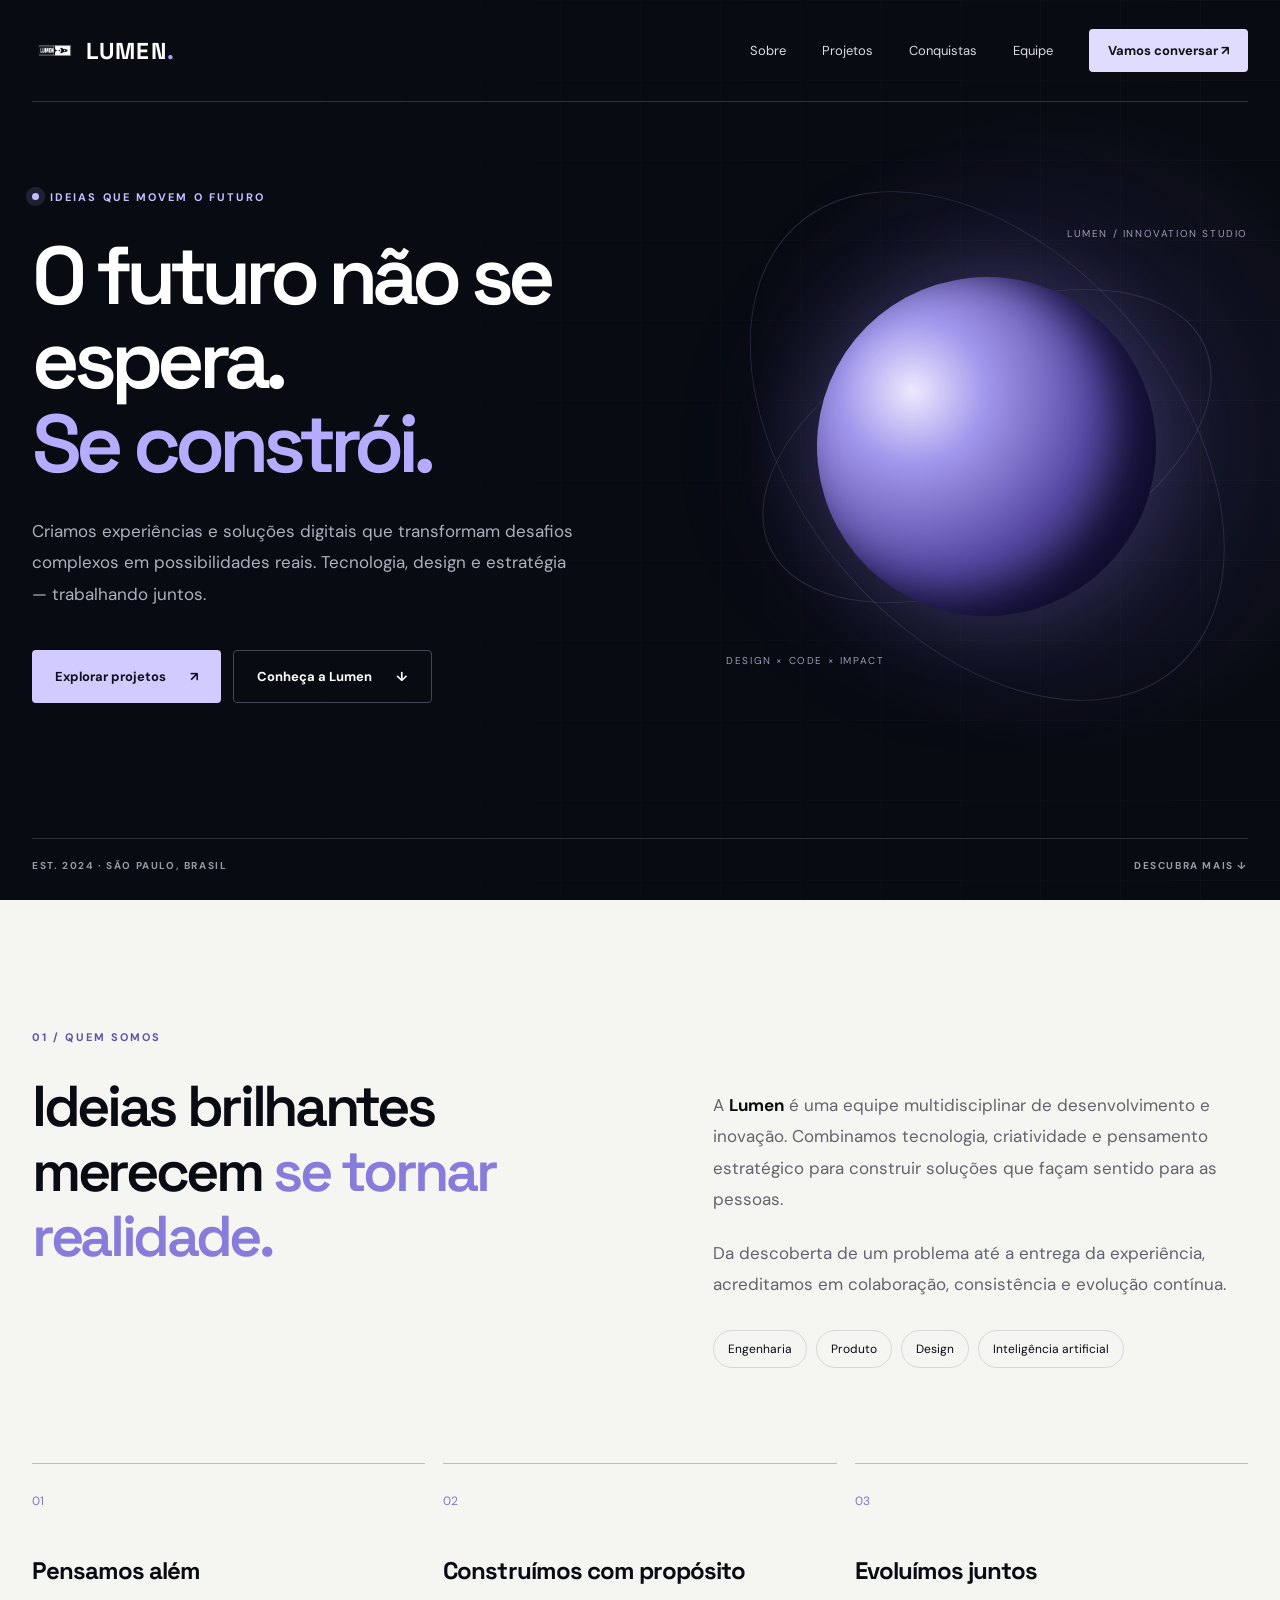
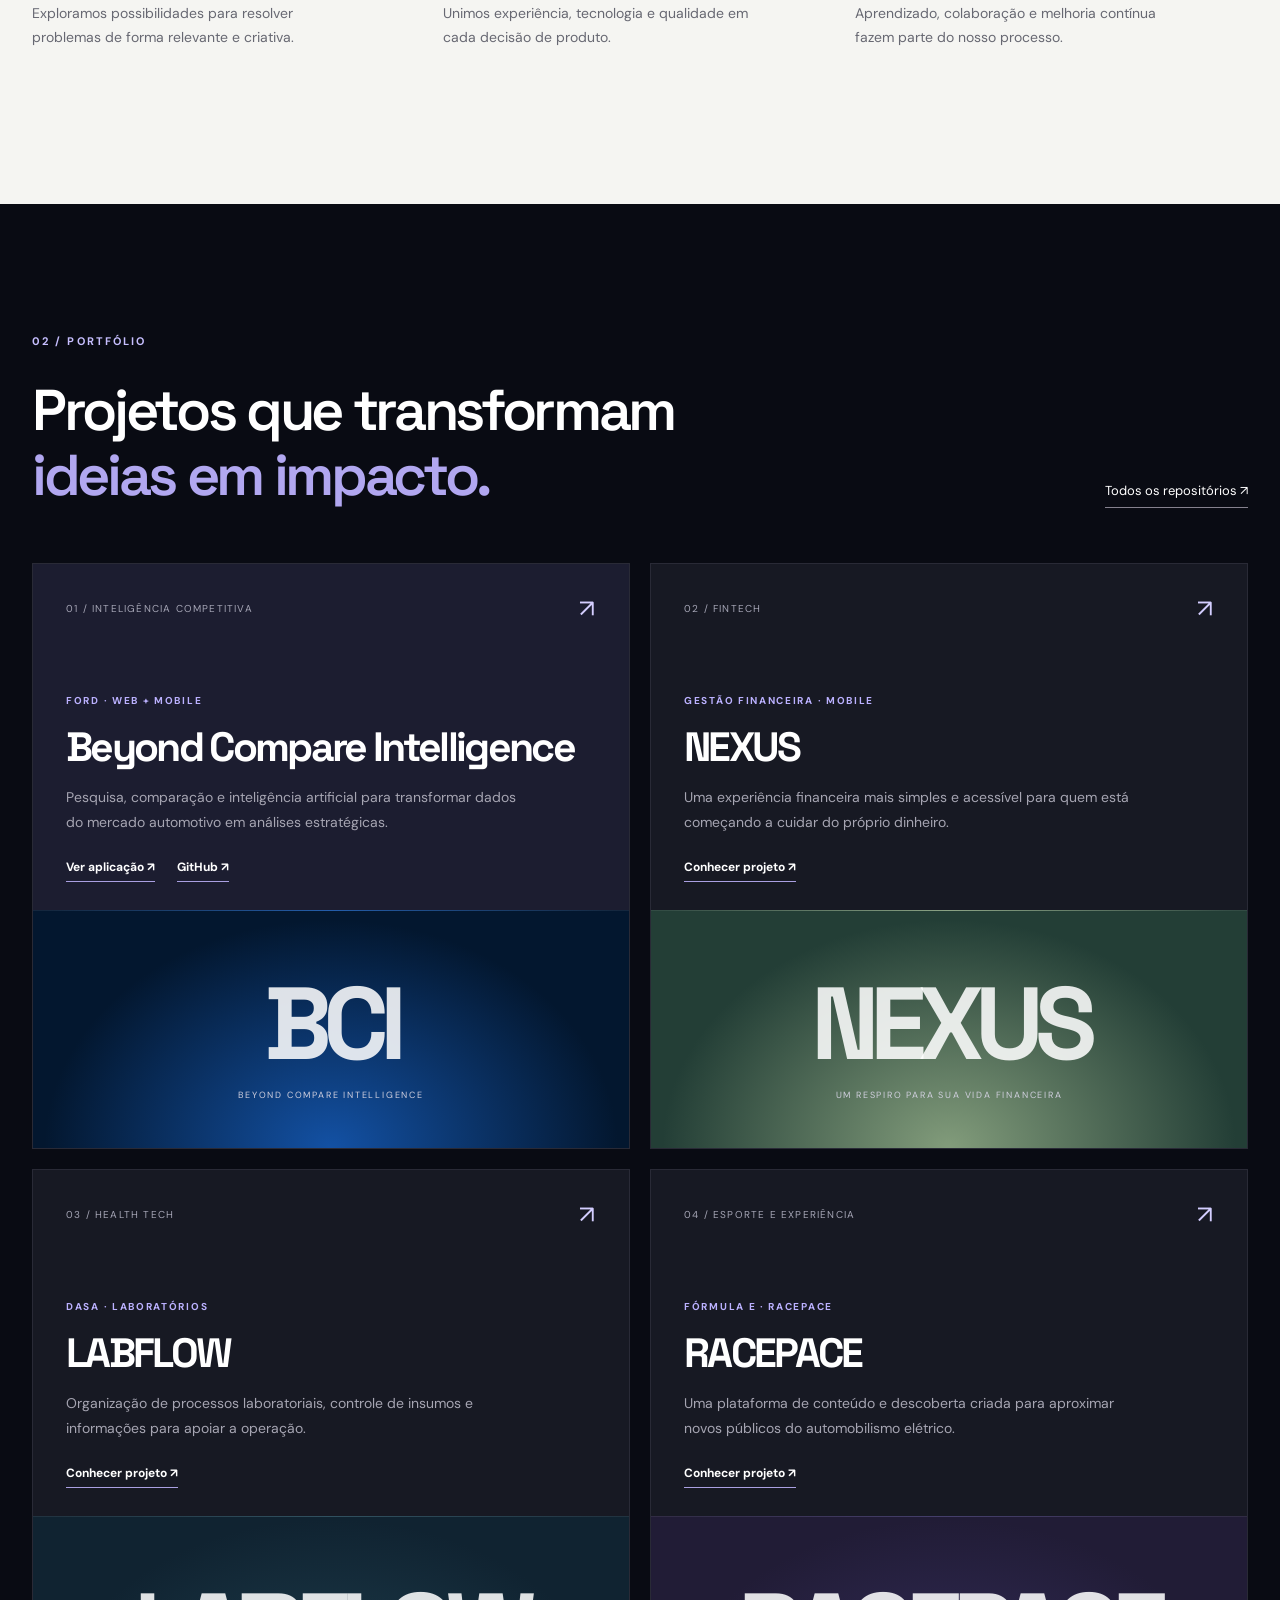
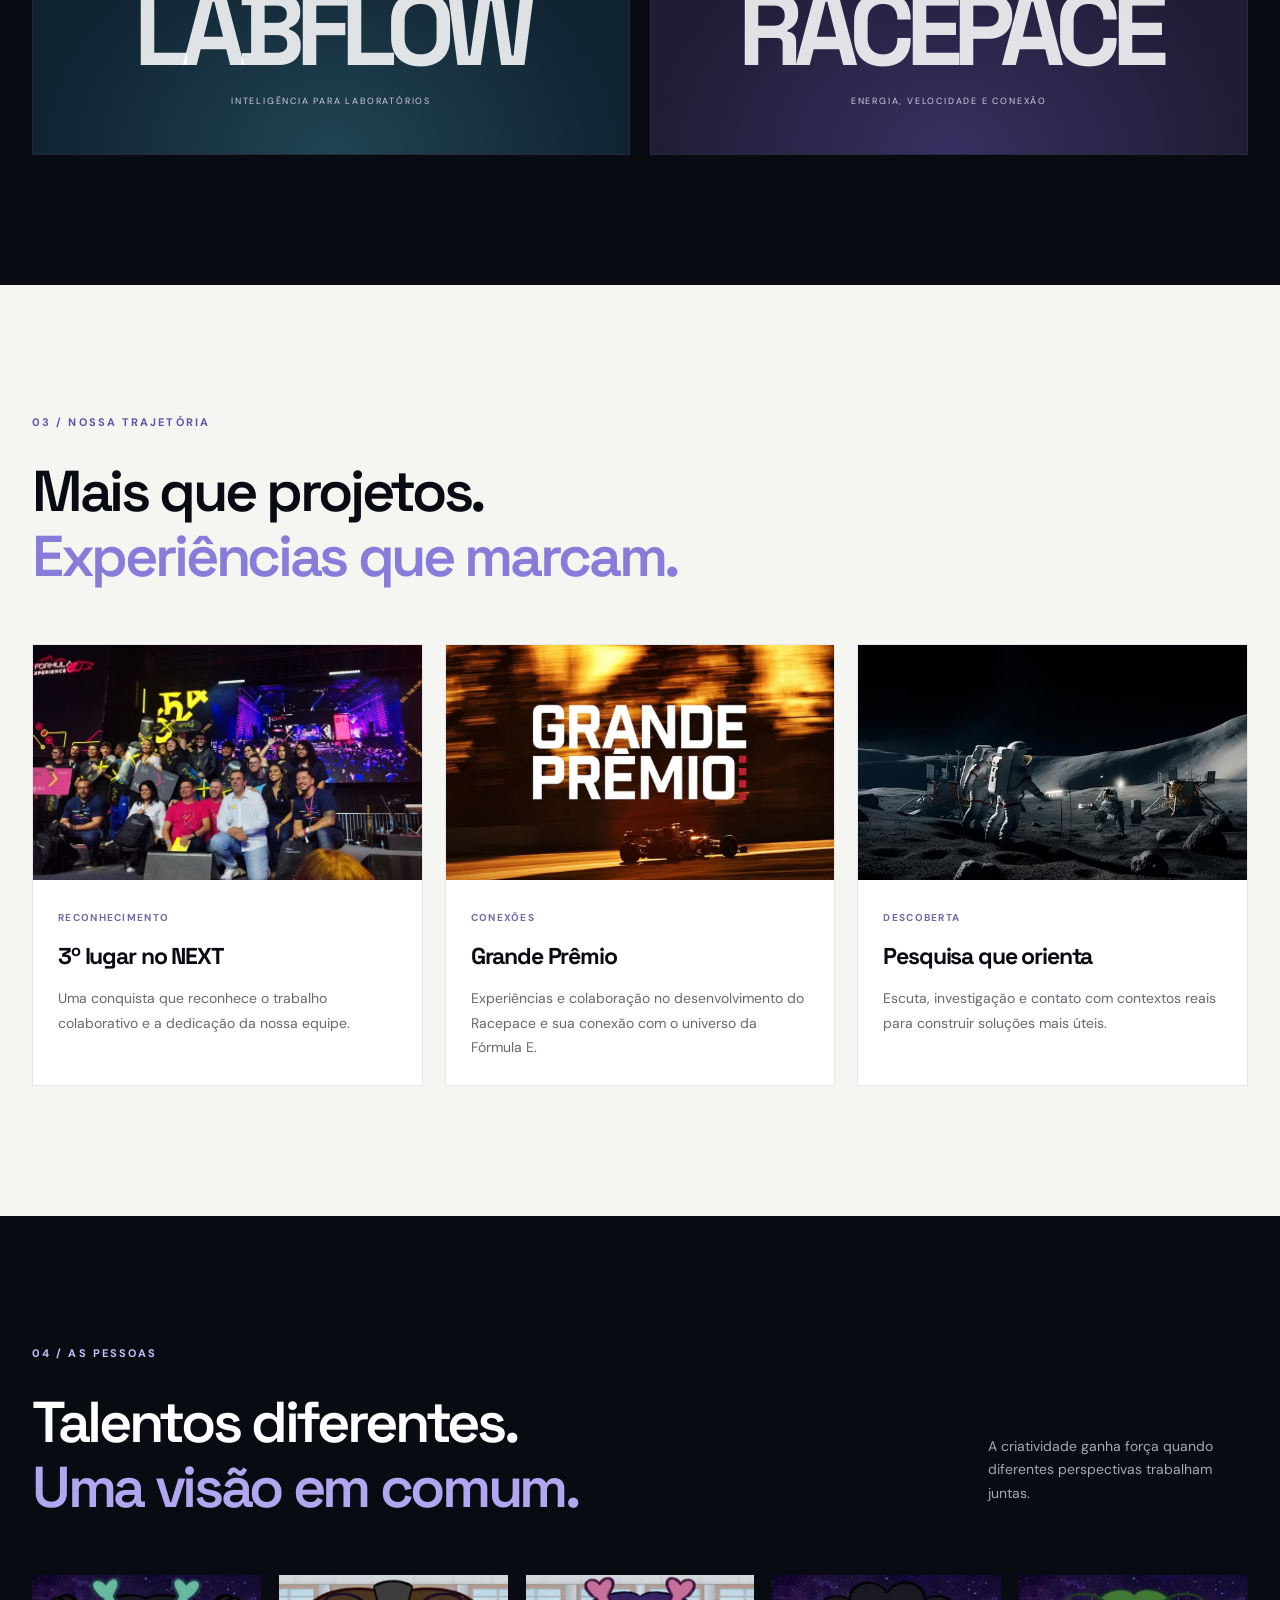
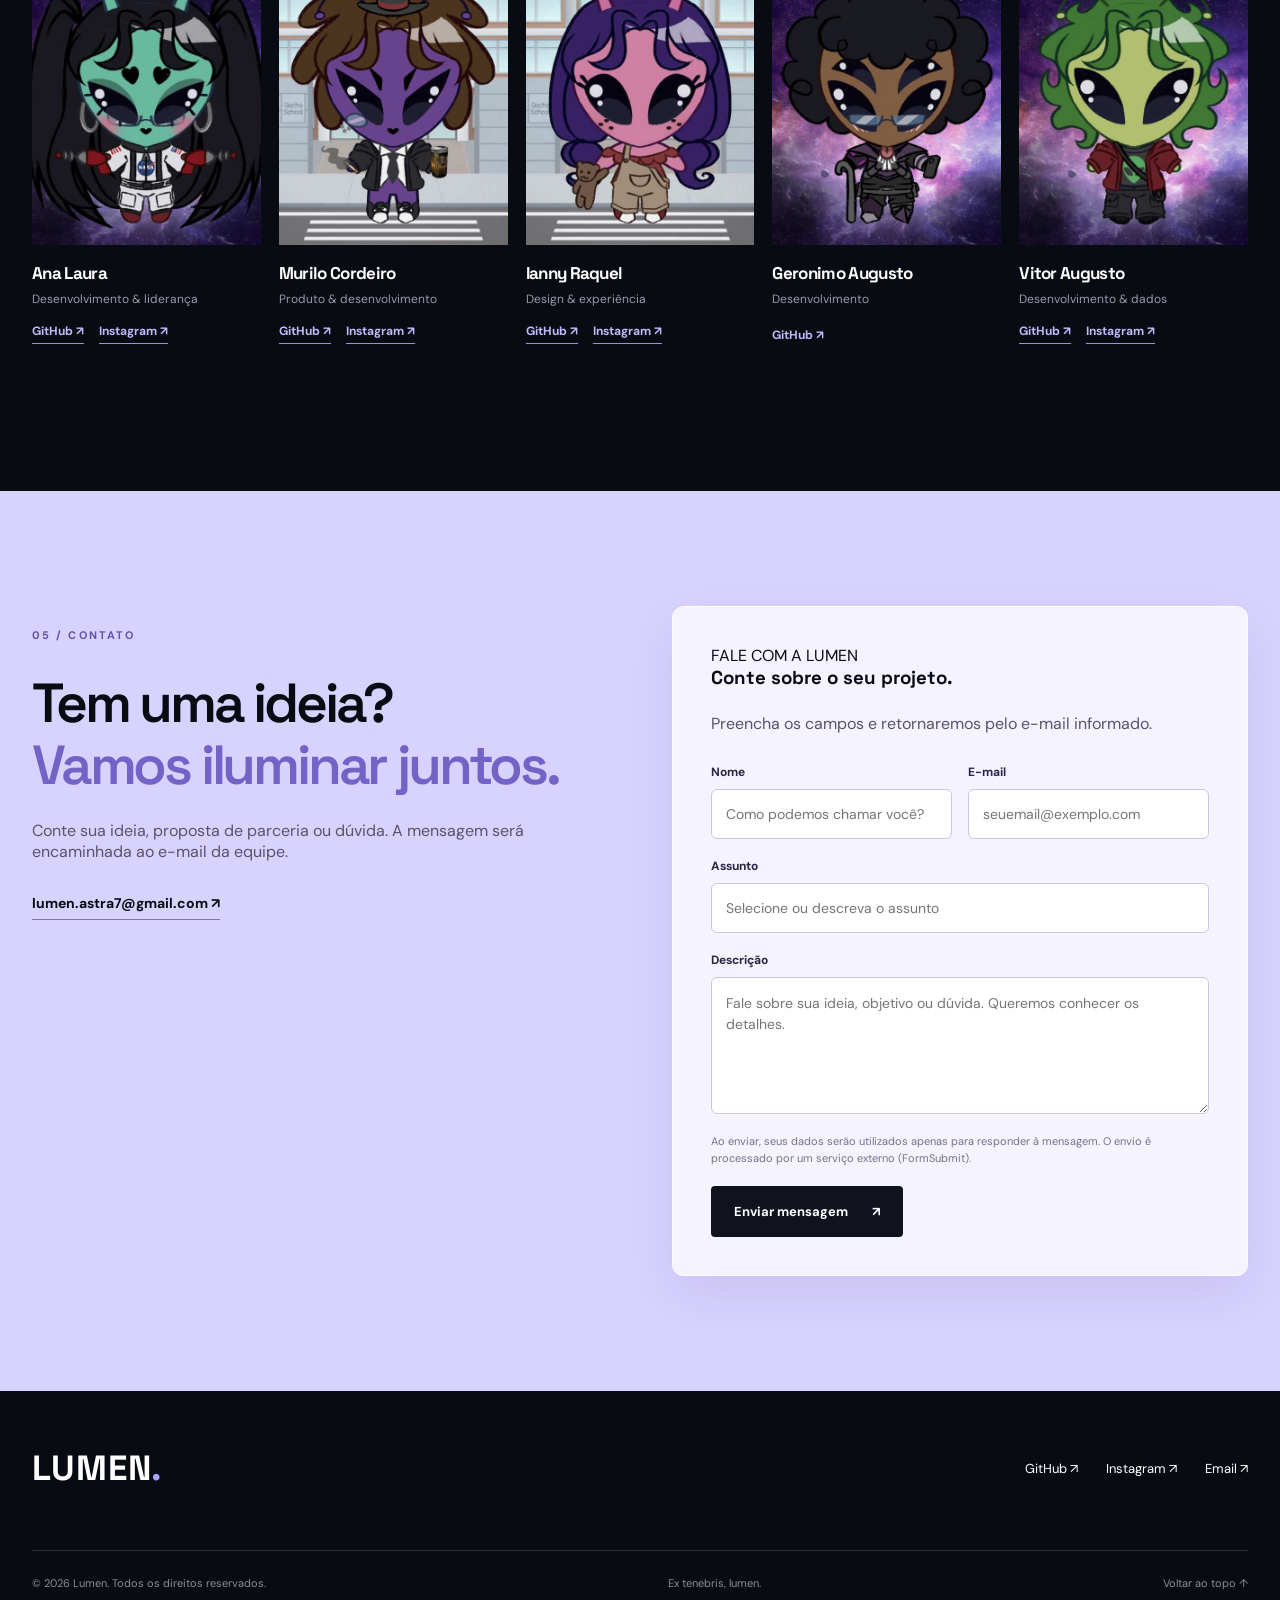
==== commit c21eac9b: "feat: aplica banners tipográficos no LabFlow e Racepace" ====
--- a/index.html
+++ b/index.html
@@ -16,8 +16,8 @@
 <section class="section section-projects section-dark" id="projetos"><div class="container"><div class="section-heading"><div><p class="eyebrow">02 / PORTFÓLIO</p><h2>Projetos que transformam <span>ideias em impacto.</span></h2></div><a class="text-link" href="https://github.com/orgs/LUMEN-7/repositories" target="_blank" rel="noopener noreferrer">Todos os repositórios <span aria-hidden="true">↗</span></a></div><div class="projects-grid">
 <article class="project-card featured"><div class="project-top"><span class="project-index">01 / INTELIGÊNCIA COMPETITIVA</span><span class="project-arrow" aria-hidden="true">↗</span></div><div class="project-copy"><span class="project-tag">FORD · WEB + MOBILE</span><h3>Beyond Compare Intelligence</h3><p>Pesquisa, comparação e inteligência artificial para transformar dados do mercado automotivo em análises estratégicas.</p><div class="project-links"><a href="https://beyond-compare.vercel.app/" target="_blank" rel="noopener noreferrer">Ver aplicação ↗</a><a href="https://github.com/LUMEN-7/BCI" target="_blank" rel="noopener noreferrer">GitHub ↗</a></div></div><div class="project-art art-bci" aria-hidden="true"><span>BCI</span><small>BEYOND COMPARE INTELLIGENCE</small></div></article>
 <article class="project-card"><div class="project-top"><span class="project-index">02 / FINTECH</span><span class="project-arrow" aria-hidden="true">↗</span></div><div class="project-copy"><span class="project-tag">GESTÃO FINANCEIRA · MOBILE</span><h3>NEXUS</h3><p>Uma experiência financeira mais simples e acessível para quem está começando a cuidar do próprio dinheiro.</p><div class="project-links"><a href="https://github.com/LUMEN-7/NEXUS" target="_blank" rel="noopener noreferrer">Conhecer projeto ↗</a></div></div><div class="project-art art-nexus" aria-hidden="true"><span>NEXUS</span><small>UM RESPIRO PARA SUA VIDA FINANCEIRA</small></div></article>
-<article class="project-card"><div class="project-top"><span class="project-index">03 / HEALTH TECH</span><span class="project-arrow" aria-hidden="true">↗</span></div><div class="project-copy"><span class="project-tag">DASA · LABORATÓRIOS</span><h3>LABFLOW</h3><p>Organização de processos laboratoriais, controle de insumos e informações para apoiar a operação.</p><div class="project-links"><a href="https://dasa-labflow.vercel.app/" target="_blank" rel="noopener noreferrer">Conhecer projeto ↗</a></div></div><div class="project-art art-labflow"><img src="assets/dasa.png" alt="Identidade visual do projeto LabFlow" loading="lazy"></div></article>
-<article class="project-card"><div class="project-top"><span class="project-index">04 / ESPORTE E EXPERIÊNCIA</span><span class="project-arrow" aria-hidden="true">↗</span></div><div class="project-copy"><span class="project-tag">FÓRMULA E · RACEPACE</span><h3>RACEPACE</h3><p>Uma plataforma de conteúdo e descoberta criada para aproximar novos públicos do automobilismo elétrico.</p><div class="project-links"><a href="https://fast-pace-nine.vercel.app/" target="_blank" rel="noopener noreferrer">Conhecer projeto ↗</a></div></div><div class="project-art art-race"><img src="assets/pitch.png" alt="Identidade visual do projeto Racepace" loading="lazy"></div></article>
+<article class="project-card"><div class="project-top"><span class="project-index">03 / HEALTH TECH</span><span class="project-arrow" aria-hidden="true">↗</span></div><div class="project-copy"><span class="project-tag">DASA · LABORATÓRIOS</span><h3>LABFLOW</h3><p>Organização de processos laboratoriais, controle de insumos e informações para apoiar a operação.</p><div class="project-links"><a href="https://dasa-labflow.vercel.app/" target="_blank" rel="noopener noreferrer">Conhecer projeto ↗</a></div></div><div class="project-art art-labflow" aria-hidden="true"><span>LABFLOW</span><small>INTELIGÊNCIA PARA LABORATÓRIOS</small></div></article>
+<article class="project-card"><div class="project-top"><span class="project-index">04 / ESPORTE E EXPERIÊNCIA</span><span class="project-arrow" aria-hidden="true">↗</span></div><div class="project-copy"><span class="project-tag">FÓRMULA E · RACEPACE</span><h3>RACEPACE</h3><p>Uma plataforma de conteúdo e descoberta criada para aproximar novos públicos do automobilismo elétrico.</p><div class="project-links"><a href="https://fast-pace-nine.vercel.app/" target="_blank" rel="noopener noreferrer">Conhecer projeto ↗</a></div></div><div class="project-art art-race" aria-hidden="true"><span>RACEPACE</span><small>ENERGIA, VELOCIDADE E CONEXÃO</small></div></article>
 </div></div></section>
 <section class="section section-highlights" id="conquistas"><div class="container"><div class="section-heading"><div><p class="eyebrow dark-eyebrow">03 / NOSSA TRAJETÓRIA</p><h2>Mais que projetos.<br><span>Experiências que marcam.</span></h2></div></div><div class="highlights-grid"><article class="highlight"><img src="assets/terceiro.jpg" alt="Equipe em premiação do Next" loading="lazy"><div class="highlight-body"><span>RECONHECIMENTO</span><h3>3º lugar no NEXT</h3><p>Uma conquista que reconhece o trabalho colaborativo e a dedicação da nossa equipe.</p></div></article><article class="highlight"><img src="assets/grandePremio.jpg" alt="Registro do projeto com Grande Prêmio" loading="lazy"><div class="highlight-body"><span>CONEXÕES</span><h3>Grande Prêmio</h3><p>Experiências e colaboração no desenvolvimento do Racepace e sua conexão com o universo da Fórmula E.</p></div></article><article class="highlight"><img src="assets/pesquisa.jpg" alt="Equipe realizando pesquisa de campo" loading="lazy"><div class="highlight-body"><span>DESCOBERTA</span><h3>Pesquisa que orienta</h3><p>Escuta, investigação e contato com contextos reais para construir soluções mais úteis.</p></div></article></div></div></section>
 <section class="section section-team section-dark" id="equipe"><div class="container"><div class="section-heading"><div><p class="eyebrow">04 / AS PESSOAS</p><h2>Talentos diferentes.<br><span>Uma visão em comum.</span></h2></div><p class="section-intro">A criatividade ganha força quando diferentes perspectivas trabalham juntas.</p></div><div class="team-grid">
@@ -27,7 +27,7 @@
 <article class="member"><img src="assets/GG.jpeg" alt="Geronimo Augusto Nascimento Santos" loading="lazy"><div><h3>Geronimo Augusto</h3><p>Desenvolvimento</p><a href="https://github.com/Geronimo-augusto" target="_blank" rel="noopener noreferrer" aria-label="GitHub de Geronimo">GitHub ↗</a></div></article>
 <article class="member"><img src="assets/vitter.jpeg" alt="Vitor Augusto França de Oliveira" loading="lazy"><div><h3>Vitor Augusto</h3><p>Desenvolvimento & dados</p><div class="member-links"><a href="https://github.com/Vitorr-AF" target="_blank" rel="noopener noreferrer" aria-label="GitHub de Vitor">GitHub ↗</a><a href="https://www.instagram.com/6vitor.9/" target="_blank" rel="noopener noreferrer" aria-label="Instagram de Vitor">Instagram ↗</a></div></div></article>
 </div></div></section>
-<section class="contact-section" id="contato"><div class="container contact-layout contact-layout--form"><div class="contact-copy"><p class="eyebrow dark-eyebrow">05 / CONTATO</p><h2>Tem uma ideia?<br><span>Vamos iluminar juntos.</span></h2><p>Conte sua ideia, proposta de parceria ou dúvida. A mensagem será encaminhada ao e-mail da equipe.</p><a class="contact-email" href="mailto:lumen.astra7@gmail.com">lumen.astra7@gmail.com ↗</a></div><form class="contact-form" action="https://formsubmit.co/lumen.astra7@gmail.com" method="POST"><input type="hidden" name="_subject" value="Novo contato pelo site da Lumen"><input type="hidden" name="_template" value="table"><input type="hidden" name="_next" value="https://lumen-ad-astra.vercel.app/?enviado=true#contato"><input type="text" name="_honey" tabindex="-1" autocomplete="off" aria-hidden="true" class="honeypot"><div class="form-grid"><div class="field"><label for="contact-name">Nome</label><input id="contact-name" name="Nome" type="text" autocomplete="name" maxlength="120" placeholder="Seu nome" required></div><div class="field"><label for="contact-email">E-mail</label><input id="contact-email" name="email" type="email" autocomplete="email" maxlength="254" placeholder="voce@email.com" required></div></div><div class="field"><label for="contact-subject">Assunto</label><input id="contact-subject" name="Assunto" type="text" maxlength="160" placeholder="Sobre o que vamos conversar?" required></div><div class="field"><label for="contact-message">Descrição</label><textarea id="contact-message" name="Mensagem" rows="5" minlength="10" maxlength="5000" placeholder="Conte um pouco sobre sua ideia ou projeto..." required></textarea></div><p class="form-help">Ao enviar, seus dados serão utilizados apenas para responder à mensagem. O envio é processado por um serviço externo (FormSubmit).</p><button class="btn btn-dark" type="submit">Enviar mensagem <span aria-hidden="true">↗</span></button><p id="form-success" class="form-success" role="status" hidden>Mensagem enviada! Obrigada por entrar em contato.</p></form></div></section>
+<section class="contact-section" id="contato"><div class="container contact-layout contact-layout--form"><div class="contact-copy"><p class="eyebrow dark-eyebrow">05 / CONTATO</p><h2>Tem uma ideia?<br><span>Vamos iluminar juntos.</span></h2><p>Conte sua ideia, proposta de parceria ou dúvida. A mensagem será encaminhada ao e-mail da equipe.</p><a class="contact-email" href="mailto:lumen.astra7@gmail.com">lumen.astra7@gmail.com ↗</a></div><form class="contact-form" aria-label="Formulário de contato da Lumen" action="https://formsubmit.co/lumen.astra7@gmail.com" method="POST"><input type="hidden" name="_subject" value="Novo contato pelo site da Lumen"><input type="hidden" name="_template" value="table"><input type="hidden" name="_next" value="https://lumen-ad-astra.vercel.app/?enviado=true#contato"><input type="text" name="_honey" tabindex="-1" autocomplete="off" aria-hidden="true" class="honeypot"><div class="form-intro"><span class="form-kicker">FALE COM A LUMEN</span><h3>Conte sobre o seu projeto.</h3><p>Preencha os campos e retornaremos pelo e-mail informado.</p></div><div class="form-grid"><div class="field"><label for="contact-name">Nome</label><input id="contact-name" name="Nome" type="text" autocomplete="name" maxlength="120" placeholder="Como podemos chamar você?" required></div><div class="field"><label for="contact-email">E-mail</label><input id="contact-email" name="email" type="email" autocomplete="email" maxlength="254" placeholder="seuemail@exemplo.com" required></div></div><div class="field"><label for="contact-subject">Assunto</label><input id="contact-subject" name="Assunto" type="text" maxlength="160" placeholder="Selecione ou descreva o assunto" required></div><div class="field"><label for="contact-message">Descrição</label><textarea id="contact-message" name="Mensagem" rows="5" minlength="10" maxlength="5000" placeholder="Fale sobre sua ideia, objetivo ou dúvida. Queremos conhecer os detalhes." required></textarea></div><p class="form-help">Ao enviar, seus dados serão utilizados apenas para responder à mensagem. O envio é processado por um serviço externo (FormSubmit).</p><button class="btn btn-dark" type="submit">Enviar mensagem <span aria-hidden="true">↗</span></button><p id="form-success" class="form-success" role="status" hidden>Mensagem enviada! Obrigada por entrar em contato.</p></form></div></section>
 </main>
 <footer class="footer"><div class="container footer-top"><a href="#topo" class="footer-brand">LUMEN<span>.</span></a><div><a href="https://github.com/LUMEN-7" target="_blank" rel="noopener noreferrer">GitHub ↗</a><a href="https://www.instagram.com/lumen.adastra/" target="_blank" rel="noopener noreferrer">Instagram ↗</a><a href="mailto:lumen.astra7@gmail.com">Email ↗</a></div></div><div class="container footer-bottom"><span>© <span id="year">2026</span> Lumen. Todos os direitos reservados.</span><span>Ex tenebris, lumen.</span><a href="#topo">Voltar ao topo ↑</a></div></footer>
 </body></html>
--- a/style.css
+++ b/style.css
@@ -4,3 +4,35 @@
 @media(max-width:760px){.container{width:min(100% - 36px,600px)}.nav{height:78px}.brand img{width:38px;height:38px}.menu-toggle{display:flex;flex-direction:column;justify-content:center;gap:5px;border:1px solid #ffffff50;background:transparent;border-radius:4px;padding:12px;cursor:pointer;z-index:3}.menu-toggle span{width:22px;height:2px;background:white}.nav-links{display:none;position:absolute;top:77px;left:0;right:0;padding:25px 18px 35px;background:#121521;flex-direction:column;align-items:stretch;gap:0;border-bottom:1px solid #333}.nav-links.open{display:flex}.nav-links>a{padding:15px;border-bottom:1px solid #ffffff12}.nav-links .nav-contact{margin-top:18px;text-align:center}.hero{min-height:760px;min-height:100svh}.hero-layout{display:flex;flex-direction:column;justify-content:center;align-items:stretch;padding-top:135px;padding-bottom:38px}.hero-copy{z-index:2}.hero h1{font-size:clamp(46px,11vw,76px)}.hero-desc{font-size:15px;line-height:1.7}.hero-visual{position:absolute;right:-130px;bottom:30px;height:320px;width:320px;opacity:.34}.hero-foot{font-size:9px}.section{padding:80px 0}.about-grid{grid-template-columns:1fr;gap:10px}.about-body{padding-top:18px}.about-body p{font-size:15px}.values-grid{grid-template-columns:1fr;margin-top:55px;gap:10px}.value-card h3{margin-top:20px}.section-heading{align-items:start;flex-direction:column;gap:22px}.projects-grid{grid-template-columns:1fr}.project-card{min-height:520px}.project-top,.project-copy{padding-left:24px;padding-right:24px}.project-copy{padding-top:24px}.highlights-grid{grid-template-columns:1fr}.highlight>img{height:220px}.team-grid{grid-template-columns:repeat(2,minmax(0,1fr));gap:16px}.member>img{height:230px}.section-intro{max-width:none}.contact-section{padding:85px 0}.contact-mark{display:none}.footer-top,.footer-bottom{flex-wrap:wrap}.footer-top{gap:25px}.footer-bottom{line-height:1.8}}
 @media(max-width:420px){.hero-actions{flex-direction:column;align-items:stretch}.hero-foot{gap:12px}.hero-foot span{max-width:160px}.team-grid{gap:12px}.member>img{height:190px}.member h3{font-size:15px}.footer-top>div{gap:15px;flex-wrap:wrap}.hero h1{font-size:45px}}
 @media(prefers-reduced-motion:reduce){html{scroll-behavior:auto}*,*:before,*:after{animation:none!important;transition:none!important}}
+
+/* Refinamentos: dimensões consistentes no portfólio */
+.projects-grid{align-items:stretch}
+.project-card{min-height:0;display:flex;flex-direction:column}
+.project-card .project-copy{flex:1}
+.project-card .project-art{flex:none;height:238px;min-height:238px;width:100%;overflow:hidden}
+.project-card .project-art>span{font-size:clamp(64px,8vw,110px)}
+.project-card .project-art small{text-align:center;padding:0 12px}
+.art-labflow img,.art-race img{width:100%;height:100%;max-height:none;object-fit:contain;padding:31px 16%;mix-blend-mode:normal}
+.art-labflow{background:radial-gradient(ellipse at 50% 100%,#214454,#102331 70%)}
+.art-race{background:radial-gradient(ellipse at 50% 100%,#373061,#211c36 70%)}
+/* Links dos integrantes */
+.member-links{display:flex;flex-wrap:wrap;gap:15px;align-items:center}
+.member-links a{display:inline-flex;border-bottom:1px solid #9c91d5;padding-bottom:4px}
+.member-links a:hover{color:white}
+/* Formulário institucional */
+.contact-layout--form{display:grid;grid-template-columns:minmax(0,1fr) minmax(0,1fr);gap:clamp(24px,5vw,85px);align-items:start}
+.contact-copy{padding-top:22px}
+.contact-copy h2{font-size:clamp(39px,4.3vw,67px)}
+.contact-email{font-size:14px;font-weight:700;border-bottom:1px solid #8472c5;padding-bottom:7px}
+.contact-form{background:#ffffffb8;border:1px solid #ffffffd9;border-radius:12px;padding:clamp(22px,3vw,38px);box-shadow:0 18px 50px #16123313}
+.form-grid{display:grid;grid-template-columns:repeat(2,minmax(0,1fr));gap:16px}
+.field{display:flex;flex-direction:column;gap:9px;margin-bottom:19px}
+.field label{font-weight:700;font-size:12px;color:#2a2543}
+.field input,.field textarea{font-family:var(--font-body);font-size:14px;color:#222033;border:1px solid #ccc6df;background:#fff;border-radius:6px;padding:15px 14px;min-width:0;width:100%}
+.field textarea{resize:vertical;min-height:130px;line-height:1.5}
+.field input:focus,.field textarea:focus{outline:2px solid #8f80cf;outline-offset:1px}
+.form-help{font-size:11px!important;line-height:1.5;color:#777185!important;margin:0 0 20px!important}
+.contact-form .btn{border:0;cursor:pointer}
+.form-success{color:#2b5a3a!important;font-weight:700;font-size:13px!important}
+.honeypot{position:absolute!important;left:-9999px!important;width:1px;height:1px;opacity:0;pointer-events:none}
+@media(max-width:760px){.contact-layout--form{grid-template-columns:1fr}.form-grid{grid-template-columns:1fr;gap:0}.project-card .project-art{height:210px;min-height:210px}.art-labflow img,.art-race img{padding:24px 12%}}
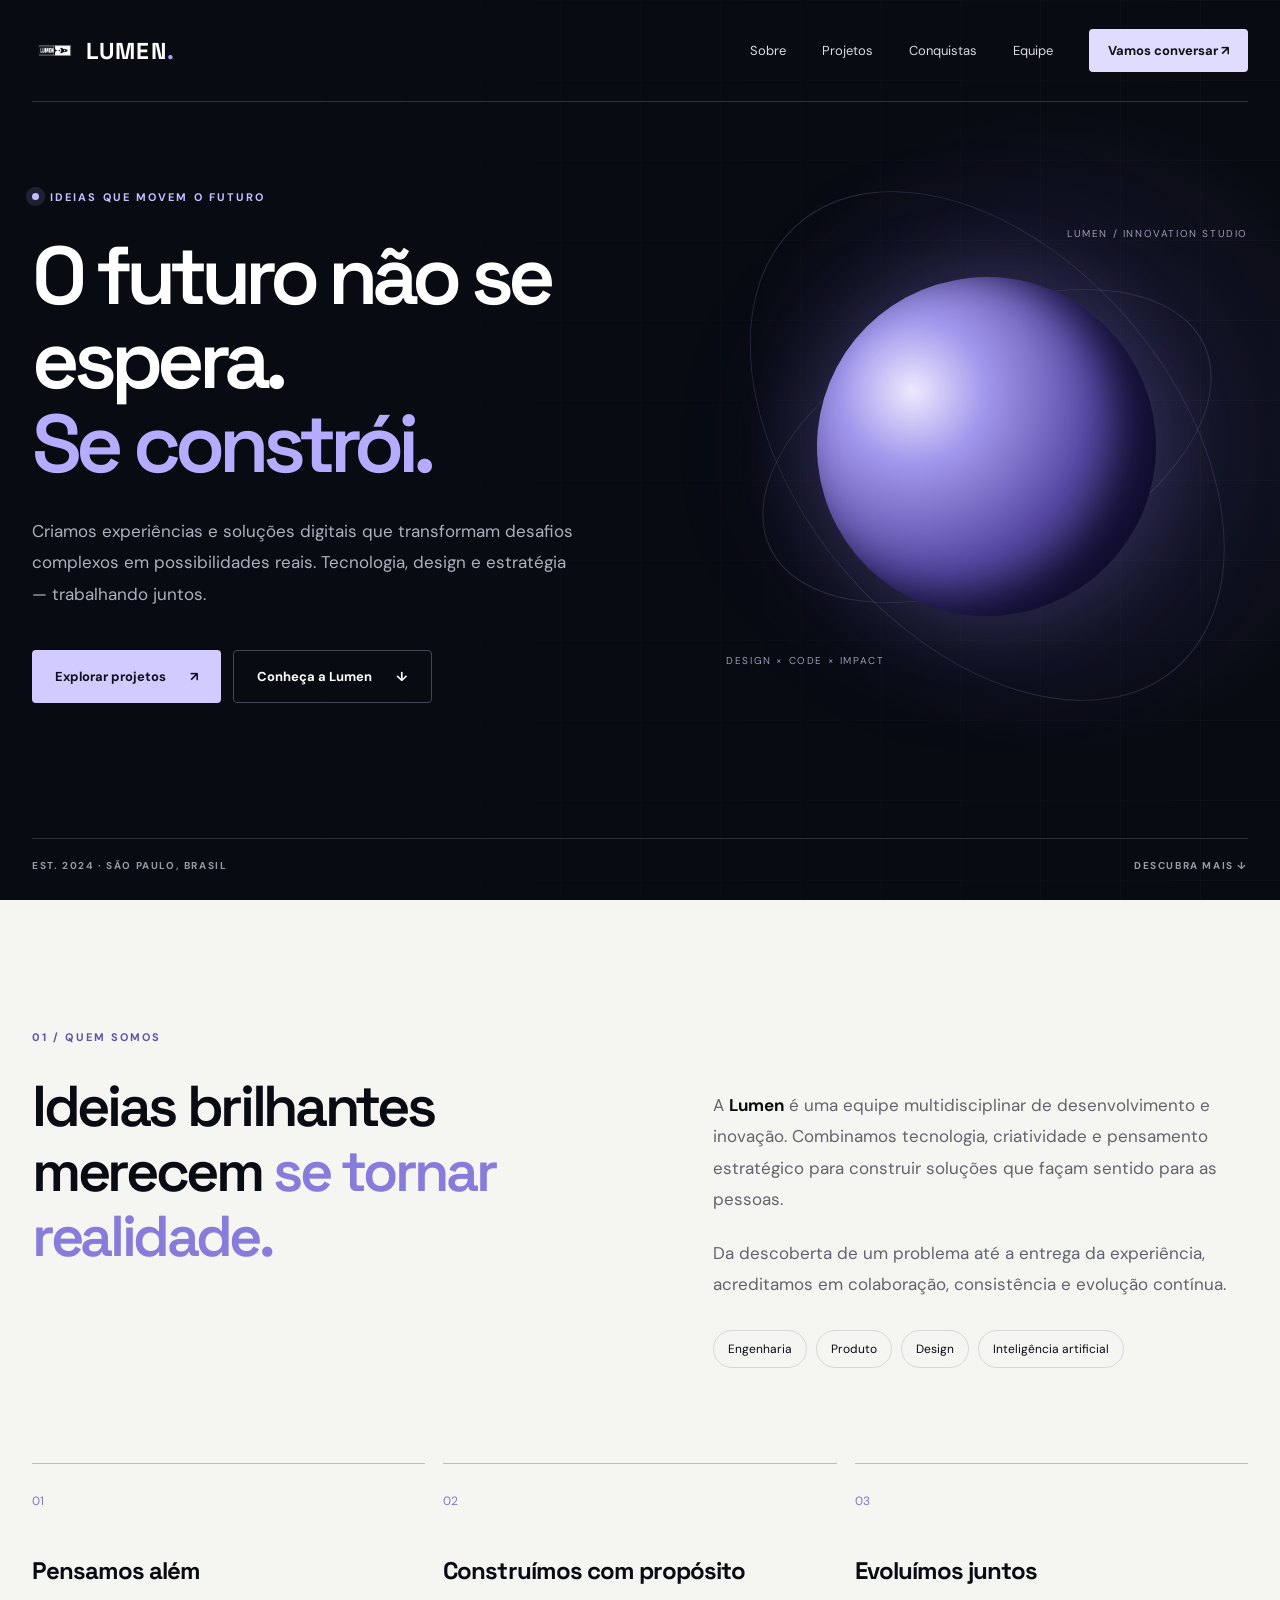
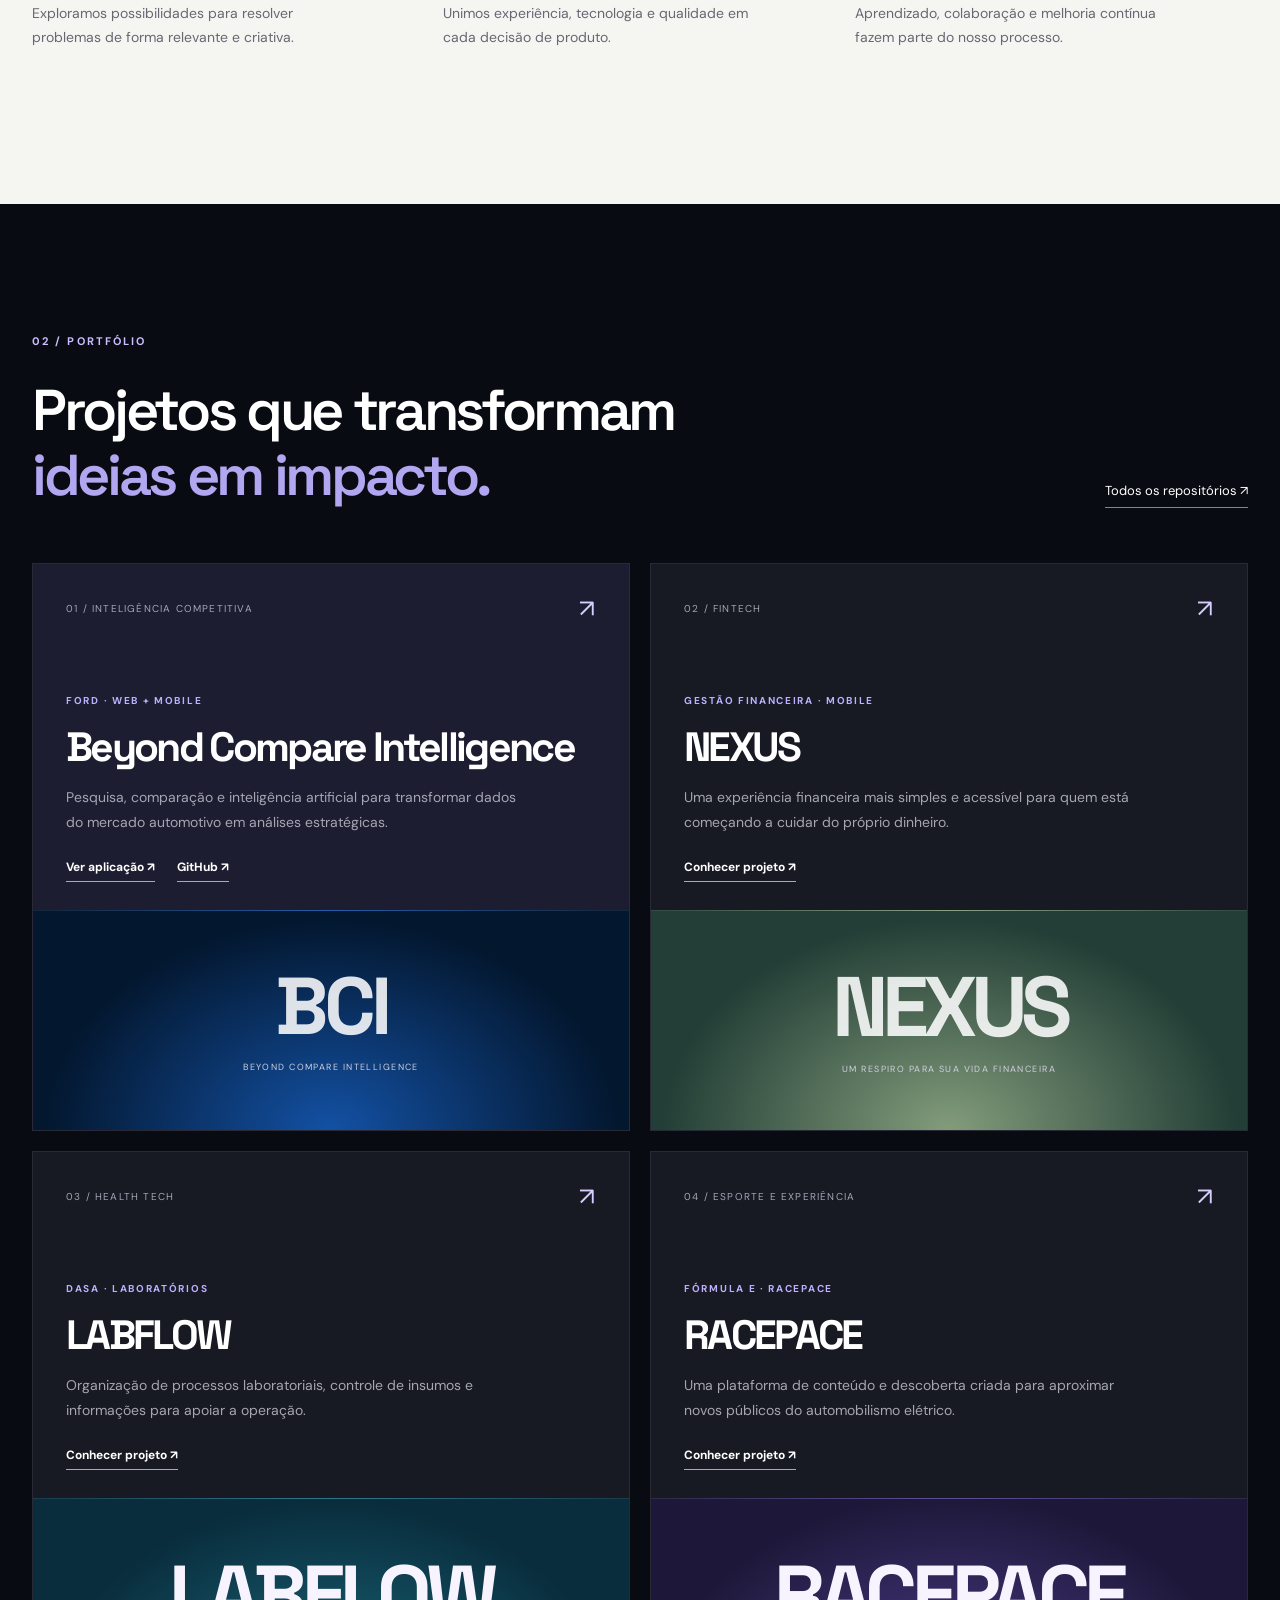
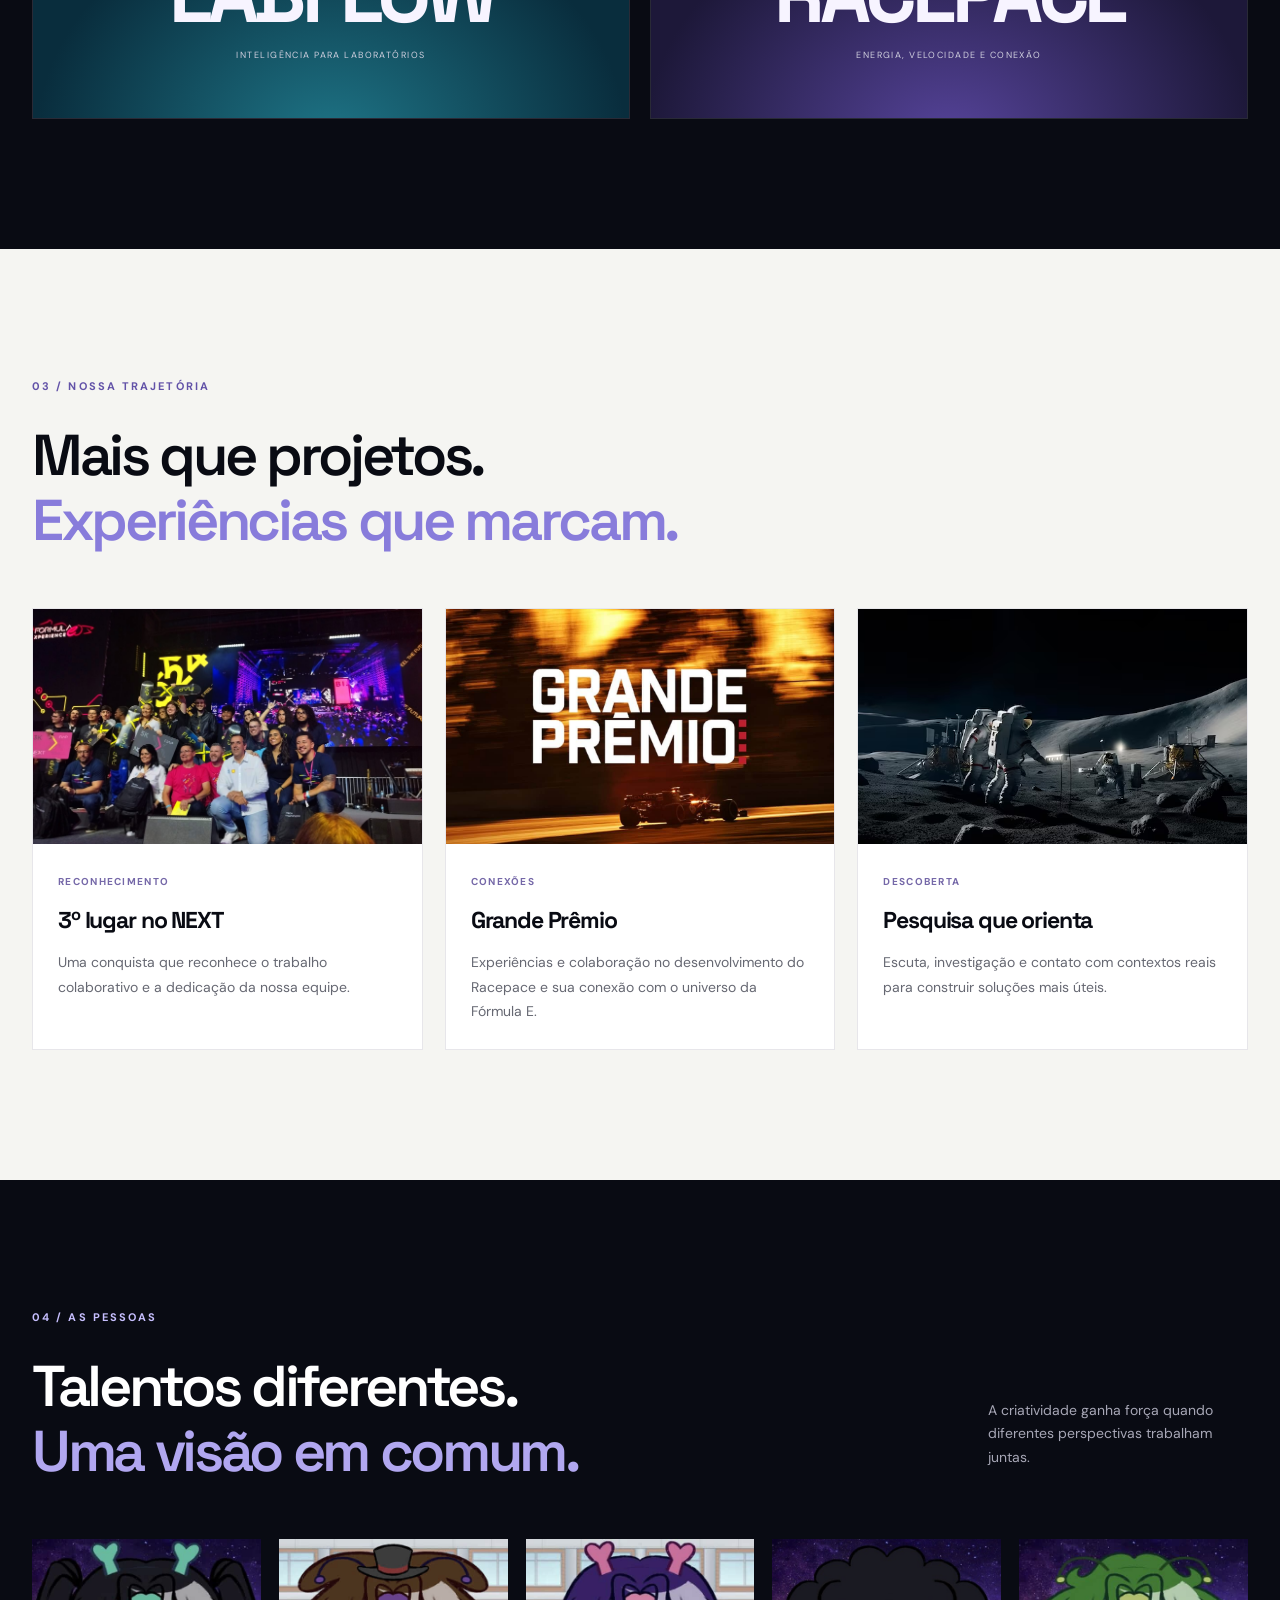
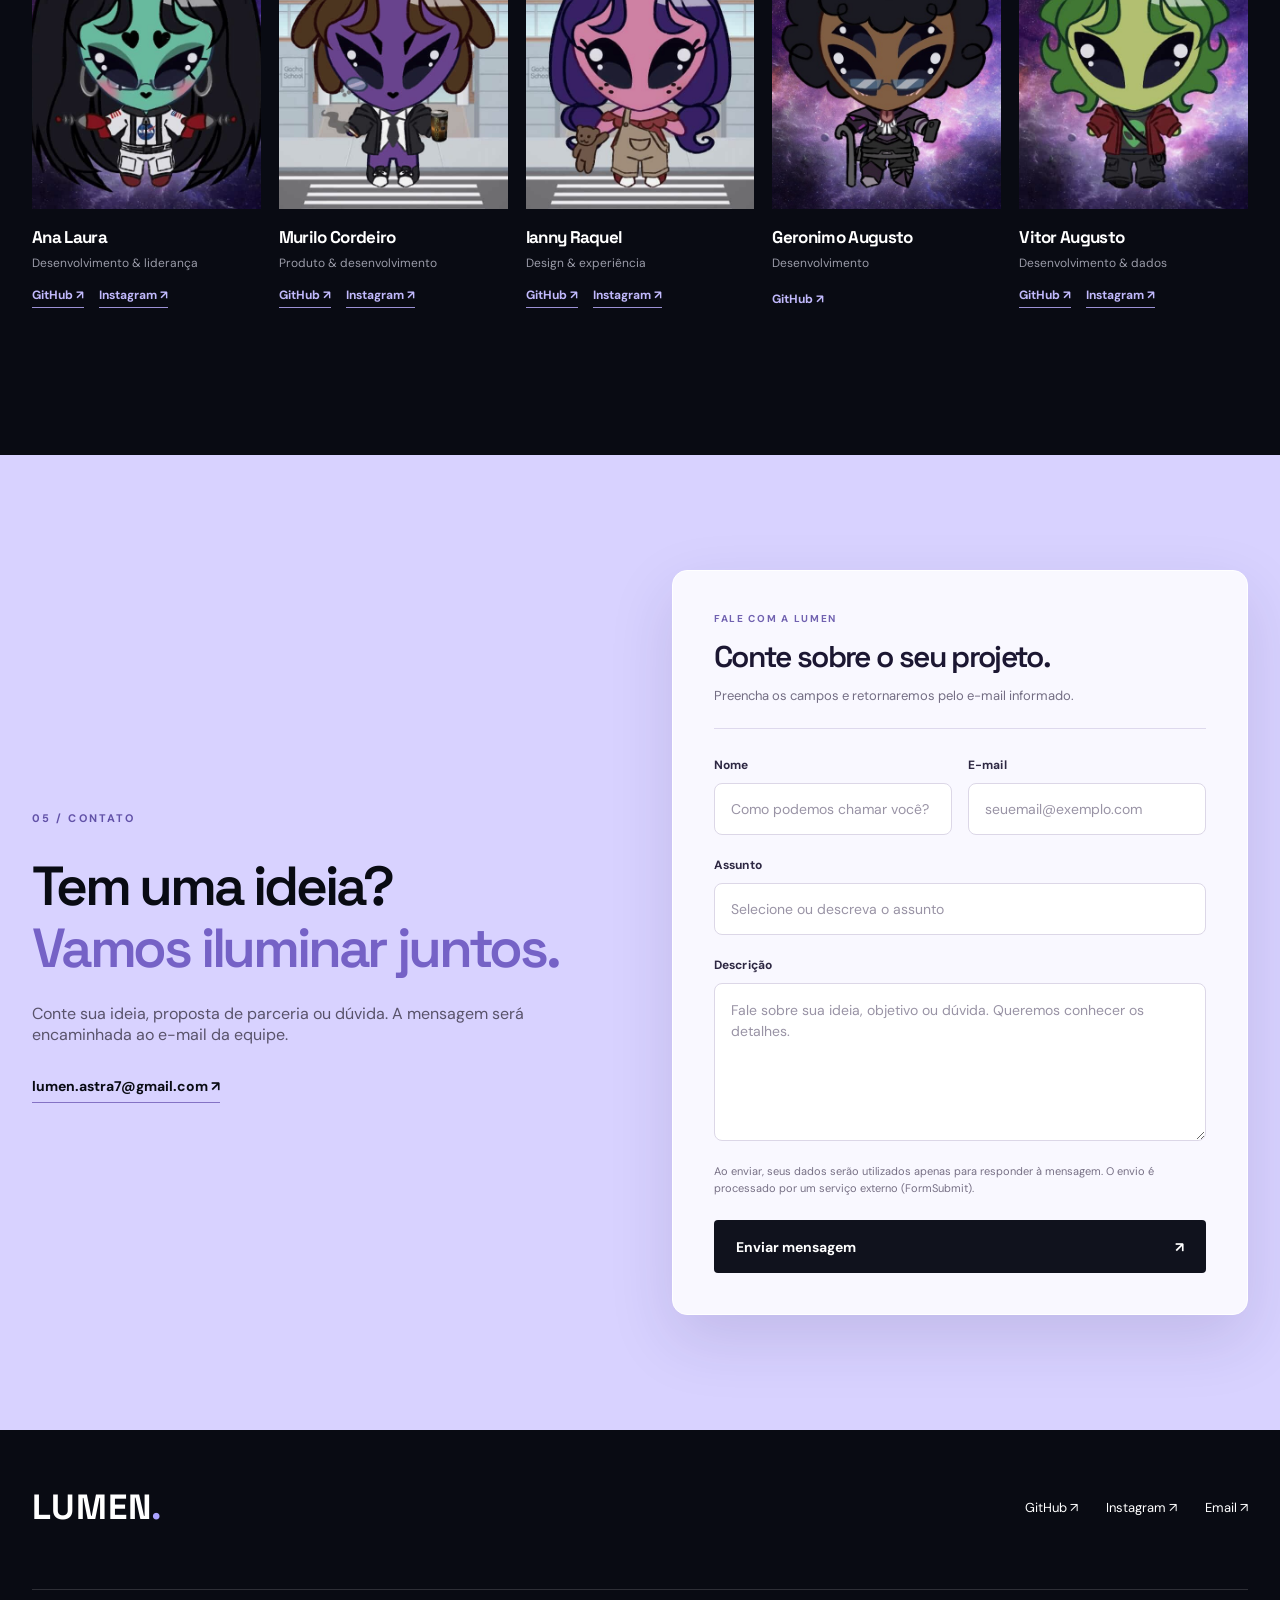
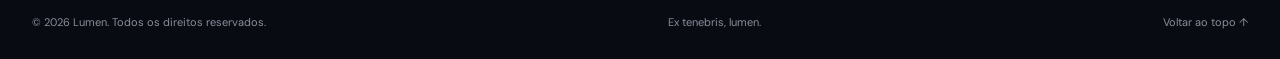
==== commit c74f3dfe: "fix: prepara envio AJAX do formulário de contato" ====
--- a/index.html
+++ b/index.html
@@ -27,7 +27,7 @@
 <article class="member"><img src="assets/GG.jpeg" alt="Geronimo Augusto Nascimento Santos" loading="lazy"><div><h3>Geronimo Augusto</h3><p>Desenvolvimento</p><a href="https://github.com/Geronimo-augusto" target="_blank" rel="noopener noreferrer" aria-label="GitHub de Geronimo">GitHub ↗</a></div></article>
 <article class="member"><img src="assets/vitter.jpeg" alt="Vitor Augusto França de Oliveira" loading="lazy"><div><h3>Vitor Augusto</h3><p>Desenvolvimento & dados</p><div class="member-links"><a href="https://github.com/Vitorr-AF" target="_blank" rel="noopener noreferrer" aria-label="GitHub de Vitor">GitHub ↗</a><a href="https://www.instagram.com/6vitor.9/" target="_blank" rel="noopener noreferrer" aria-label="Instagram de Vitor">Instagram ↗</a></div></div></article>
 </div></div></section>
-<section class="contact-section" id="contato"><div class="container contact-layout contact-layout--form"><div class="contact-copy"><p class="eyebrow dark-eyebrow">05 / CONTATO</p><h2>Tem uma ideia?<br><span>Vamos iluminar juntos.</span></h2><p>Conte sua ideia, proposta de parceria ou dúvida. A mensagem será encaminhada ao e-mail da equipe.</p><a class="contact-email" href="mailto:lumen.astra7@gmail.com">lumen.astra7@gmail.com ↗</a></div><form class="contact-form" aria-label="Formulário de contato da Lumen" action="https://formsubmit.co/lumen.astra7@gmail.com" method="POST"><input type="hidden" name="_subject" value="Novo contato pelo site da Lumen"><input type="hidden" name="_template" value="table"><input type="hidden" name="_next" value="https://lumen-ad-astra.vercel.app/?enviado=true#contato"><input type="text" name="_honey" tabindex="-1" autocomplete="off" aria-hidden="true" class="honeypot"><div class="form-intro"><span class="form-kicker">FALE COM A LUMEN</span><h3>Conte sobre o seu projeto.</h3><p>Preencha os campos e retornaremos pelo e-mail informado.</p></div><div class="form-grid"><div class="field"><label for="contact-name">Nome</label><input id="contact-name" name="Nome" type="text" autocomplete="name" maxlength="120" placeholder="Como podemos chamar você?" required></div><div class="field"><label for="contact-email">E-mail</label><input id="contact-email" name="email" type="email" autocomplete="email" maxlength="254" placeholder="seuemail@exemplo.com" required></div></div><div class="field"><label for="contact-subject">Assunto</label><input id="contact-subject" name="Assunto" type="text" maxlength="160" placeholder="Selecione ou descreva o assunto" required></div><div class="field"><label for="contact-message">Descrição</label><textarea id="contact-message" name="Mensagem" rows="5" minlength="10" maxlength="5000" placeholder="Fale sobre sua ideia, objetivo ou dúvida. Queremos conhecer os detalhes." required></textarea></div><p class="form-help">Ao enviar, seus dados serão utilizados apenas para responder à mensagem. O envio é processado por um serviço externo (FormSubmit).</p><button class="btn btn-dark" type="submit">Enviar mensagem <span aria-hidden="true">↗</span></button><p id="form-success" class="form-success" role="status" hidden>Mensagem enviada! Obrigada por entrar em contato.</p></form></div></section>
+<section class="contact-section" id="contato"><div class="container contact-layout contact-layout--form"><div class="contact-copy"><p class="eyebrow dark-eyebrow">05 / CONTATO</p><h2>Tem uma ideia?<br><span>Vamos iluminar juntos.</span></h2><p>Conte sua ideia, proposta de parceria ou dúvida. A mensagem será encaminhada ao e-mail da equipe.</p><a class="contact-email" href="mailto:lumen.astra7@gmail.com">lumen.astra7@gmail.com ↗</a></div><form class="contact-form" aria-label="Formulário de contato da Lumen" action="https://formsubmit.co/ajax/lumen.astra7@gmail.com" method="POST"><input type="hidden" name="_subject" value="Novo contato pelo site da Lumen"><input type="hidden" name="_template" value="table"><input type="text" name="_honey" tabindex="-1" autocomplete="off" aria-hidden="true" class="honeypot"><div class="form-intro"><span class="form-kicker">FALE COM A LUMEN</span><h3>Conte sobre o seu projeto.</h3><p>Preencha os campos e retornaremos pelo e-mail informado.</p></div><div class="form-grid"><div class="field"><label for="contact-name">Nome</label><input id="contact-name" name="Nome" type="text" autocomplete="name" maxlength="120" placeholder="Como podemos chamar você?" required></div><div class="field"><label for="contact-email">E-mail</label><input id="contact-email" name="email" type="email" autocomplete="email" maxlength="254" placeholder="seuemail@exemplo.com" required></div></div><div class="field"><label for="contact-subject">Assunto</label><input id="contact-subject" name="Assunto" type="text" maxlength="160" placeholder="Selecione ou descreva o assunto" required></div><div class="field"><label for="contact-message">Descrição</label><textarea id="contact-message" name="Mensagem" rows="5" minlength="10" maxlength="5000" placeholder="Fale sobre sua ideia, objetivo ou dúvida. Queremos conhecer os detalhes." required></textarea></div><p class="form-help">Ao enviar, seus dados serão utilizados apenas para responder à mensagem. O envio é processado por um serviço externo (FormSubmit).</p><button class="btn btn-dark" type="submit">Enviar mensagem <span aria-hidden="true">↗</span></button><p id="form-feedback" class="form-feedback" role="status" aria-live="polite" hidden></p></form></div></section>
 </main>
 <footer class="footer"><div class="container footer-top"><a href="#topo" class="footer-brand">LUMEN<span>.</span></a><div><a href="https://github.com/LUMEN-7" target="_blank" rel="noopener noreferrer">GitHub ↗</a><a href="https://www.instagram.com/lumen.adastra/" target="_blank" rel="noopener noreferrer">Instagram ↗</a><a href="mailto:lumen.astra7@gmail.com">Email ↗</a></div></div><div class="container footer-bottom"><span>© <span id="year">2026</span> Lumen. Todos os direitos reservados.</span><span>Ex tenebris, lumen.</span><a href="#topo">Voltar ao topo ↑</a></div></footer>
 </body></html>
--- a/style.css
+++ b/style.css
@@ -36,3 +36,30 @@
 .form-success{color:#2b5a3a!important;font-weight:700;font-size:13px!important}
 .honeypot{position:absolute!important;left:-9999px!important;width:1px;height:1px;opacity:0;pointer-events:none}
 @media(max-width:760px){.contact-layout--form{grid-template-columns:1fr}.form-grid{grid-template-columns:1fr;gap:0}.project-card .project-art{height:210px;min-height:210px}.art-labflow img,.art-race img{padding:24px 12%}}
+
+/* Identidade unificada dos banners */
+.project-card .project-art{height:220px;min-height:220px;gap:12px;padding:24px 18px;isolation:isolate}
+.project-card .project-art>span{font-size:clamp(48px,6.3vw,88px);line-height:1;letter-spacing:-.065em;white-space:nowrap;text-align:center;max-width:100%}
+.project-card .project-art small{font-size:clamp(8px,.7vw,10px);letter-spacing:.16em;line-height:1.6;text-align:center}
+.art-nexus>span{font-size:clamp(51px,6.6vw,94px)!important;letter-spacing:-.075em!important}
+.art-labflow{background:radial-gradient(ellipse at 50% 110%,#1e7486,#092d3d 70%)}
+.art-race{background:radial-gradient(ellipse at 50% 110%,#554399,#1d1839 72%)}
+.art-labflow>span,.art-race>span{color:#f7f4ff}
+/* Formulário: acabamento editorial */
+.contact-layout--form{align-items:center}
+.contact-form{background:#f9f8ff;border:1px solid #ffffff;padding:clamp(24px,3.2vw,44px);box-shadow:0 24px 65px rgba(39,24,83,.13);border-radius:15px}
+.form-intro{margin-bottom:28px;padding-bottom:22px;border-bottom:1px solid #ded9ed}
+.form-kicker{display:block;font-size:10px;font-weight:700;letter-spacing:.17em;color:#7162b0;margin-bottom:12px}
+.form-intro h3{font-size:clamp(23px,2.4vw,30px);font-weight:600;letter-spacing:-.055em;margin-bottom:9px;color:#1c1732}
+.form-intro p{font-size:13px!important;line-height:1.65;color:#736d83!important;margin:0!important}
+.contact-form .field{gap:10px;margin-bottom:22px}
+.contact-form .field label{font-size:12px;letter-spacing:.01em;color:#2e2843}
+.contact-form .field input,.contact-form .field textarea{border:1px solid #dcd7e7;border-radius:8px;background:white;padding:16px;font-size:14px;transition:border-color .2s,box-shadow .2s}
+.contact-form .field input::placeholder,.contact-form .field textarea::placeholder{color:#9993a5}
+.contact-form .field input:hover,.contact-form .field textarea:hover{border-color:#b2a7cf}
+.contact-form .field input:focus,.contact-form .field textarea:focus{outline:none;border-color:#8873c8;box-shadow:0 0 0 3px rgba(136,115,200,.14)}
+.contact-form .field textarea{min-height:158px}
+.contact-form .btn{width:100%;min-height:53px;justify-content:space-between;padding:16px 22px;font-size:14px}
+.contact-form .btn:hover{background:#302744}
+.contact-form .form-help{margin:0 0 24px!important;color:#777085!important}
+@media(max-width:760px){.project-card .project-art{height:200px;min-height:200px}.project-card .project-art>span{font-size:clamp(42px,11vw,76px)}.art-nexus>span{font-size:clamp(47px,12vw,82px)!important}.contact-form{padding:24px 20px}}
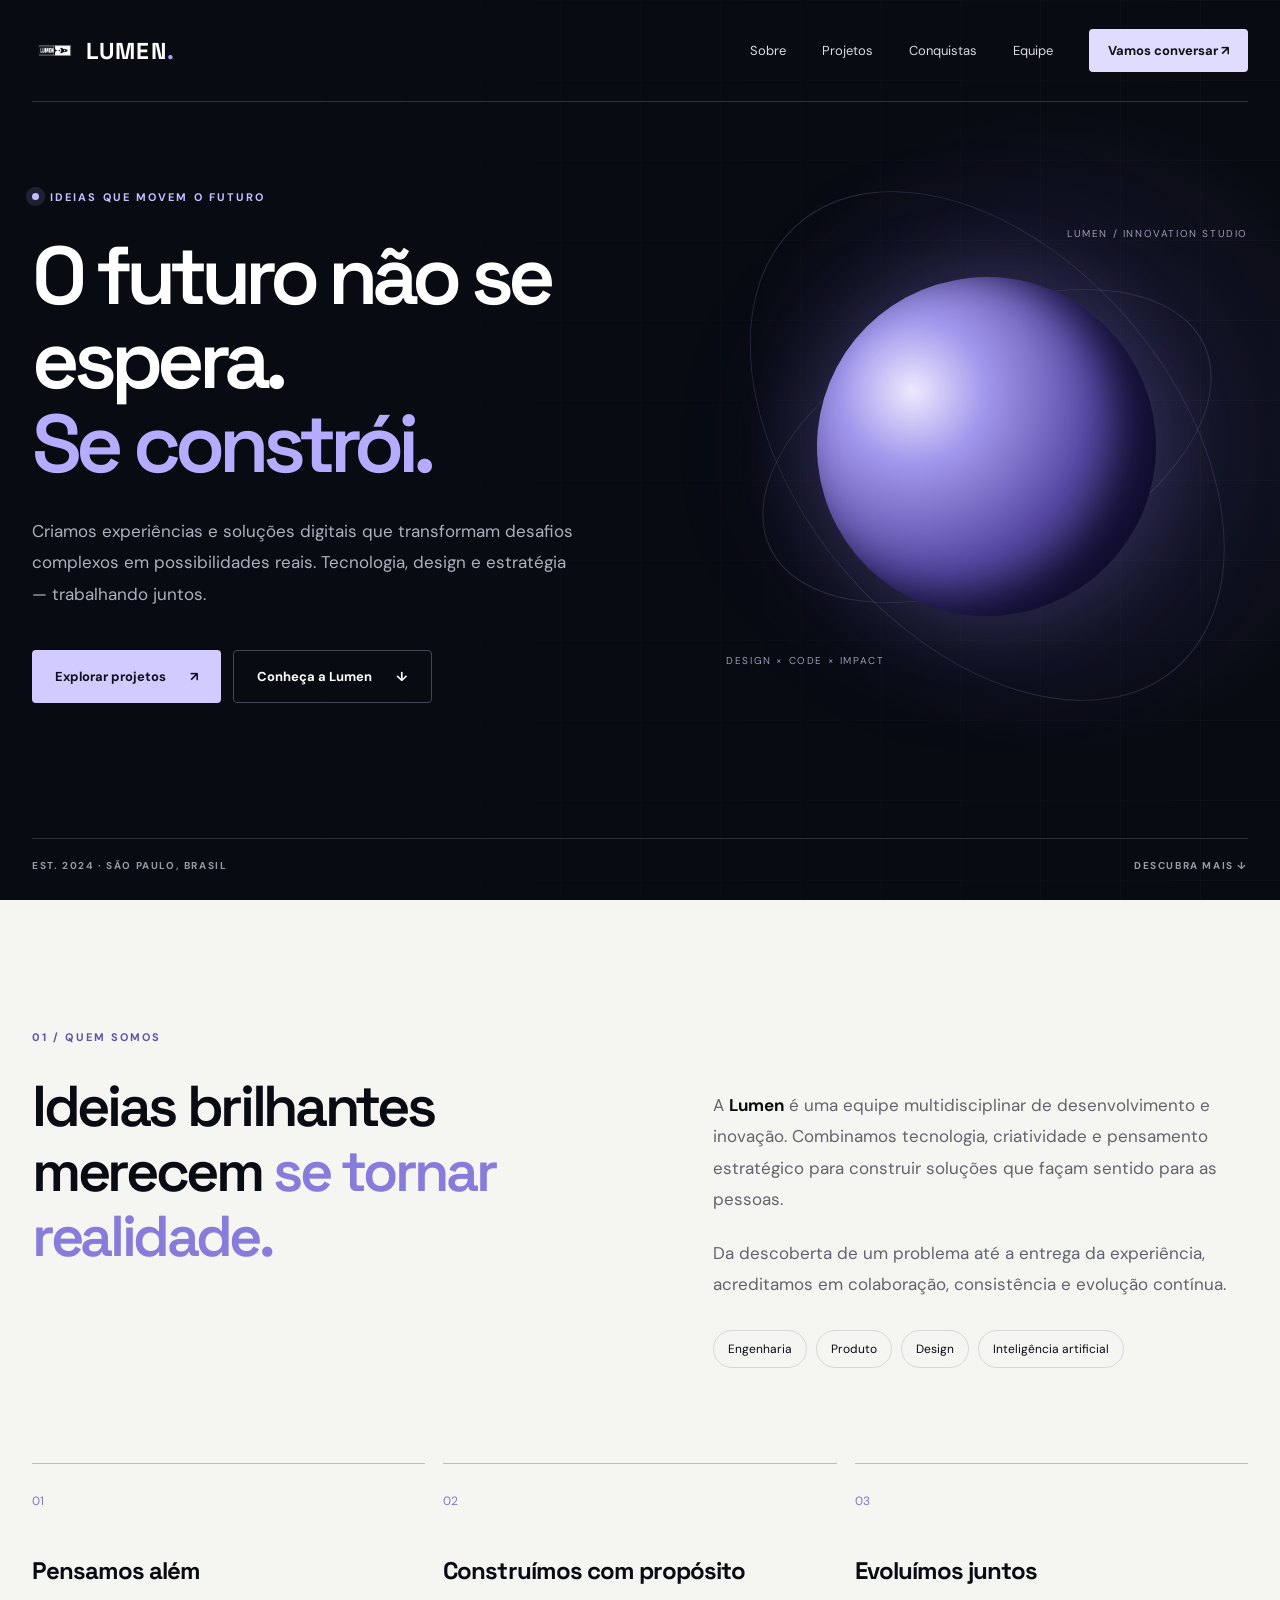
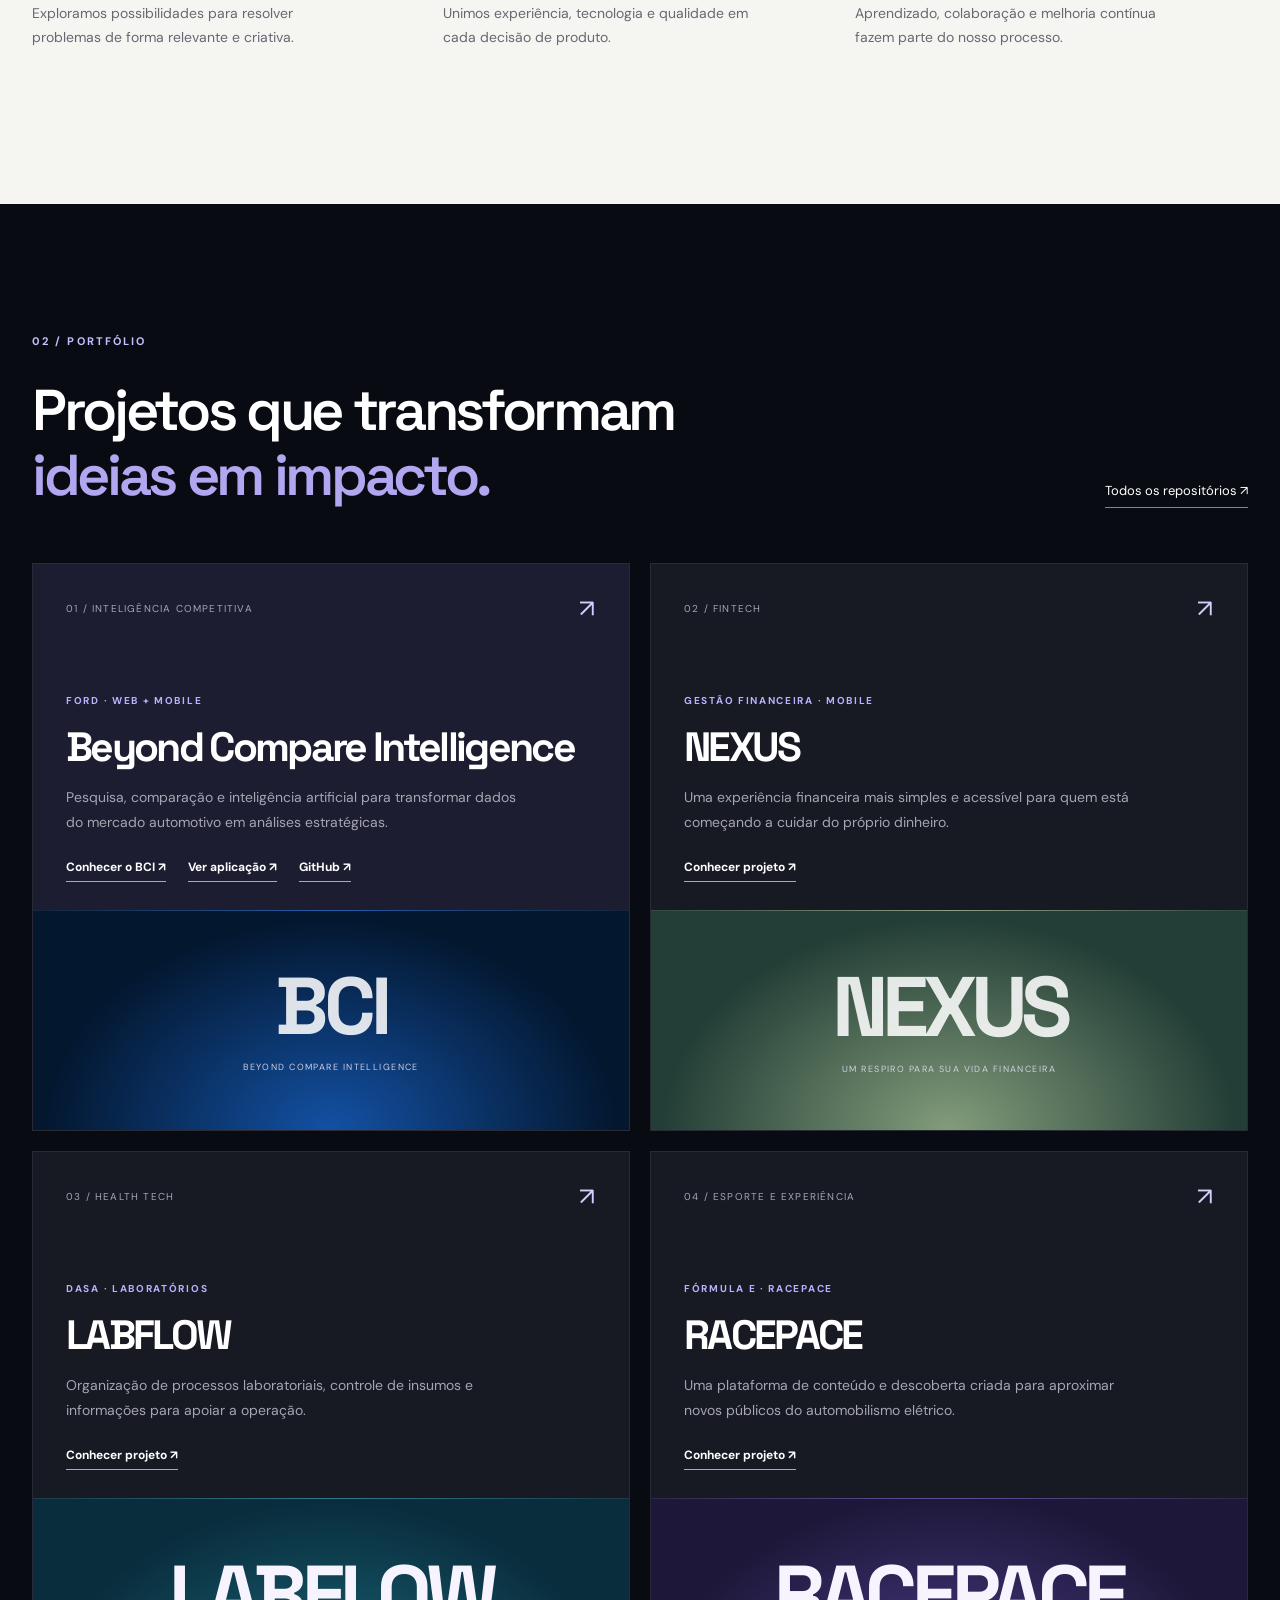
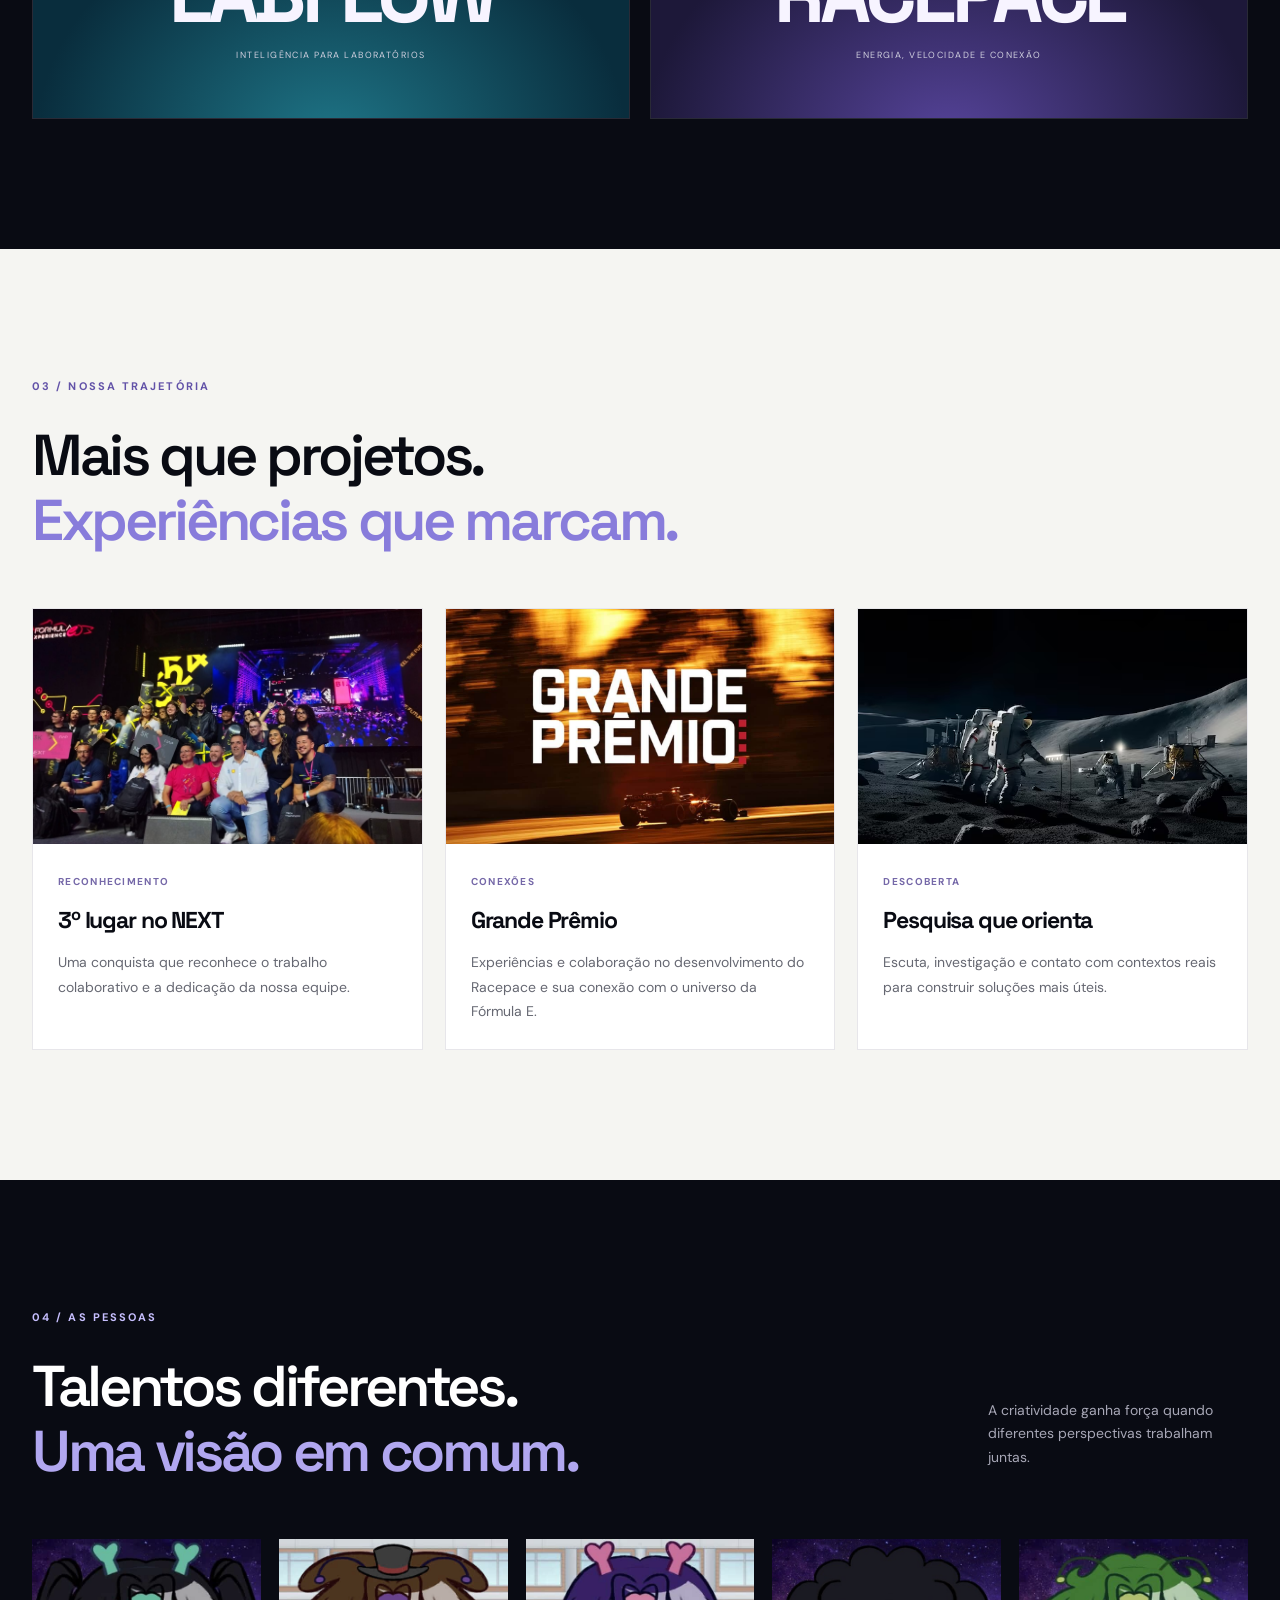
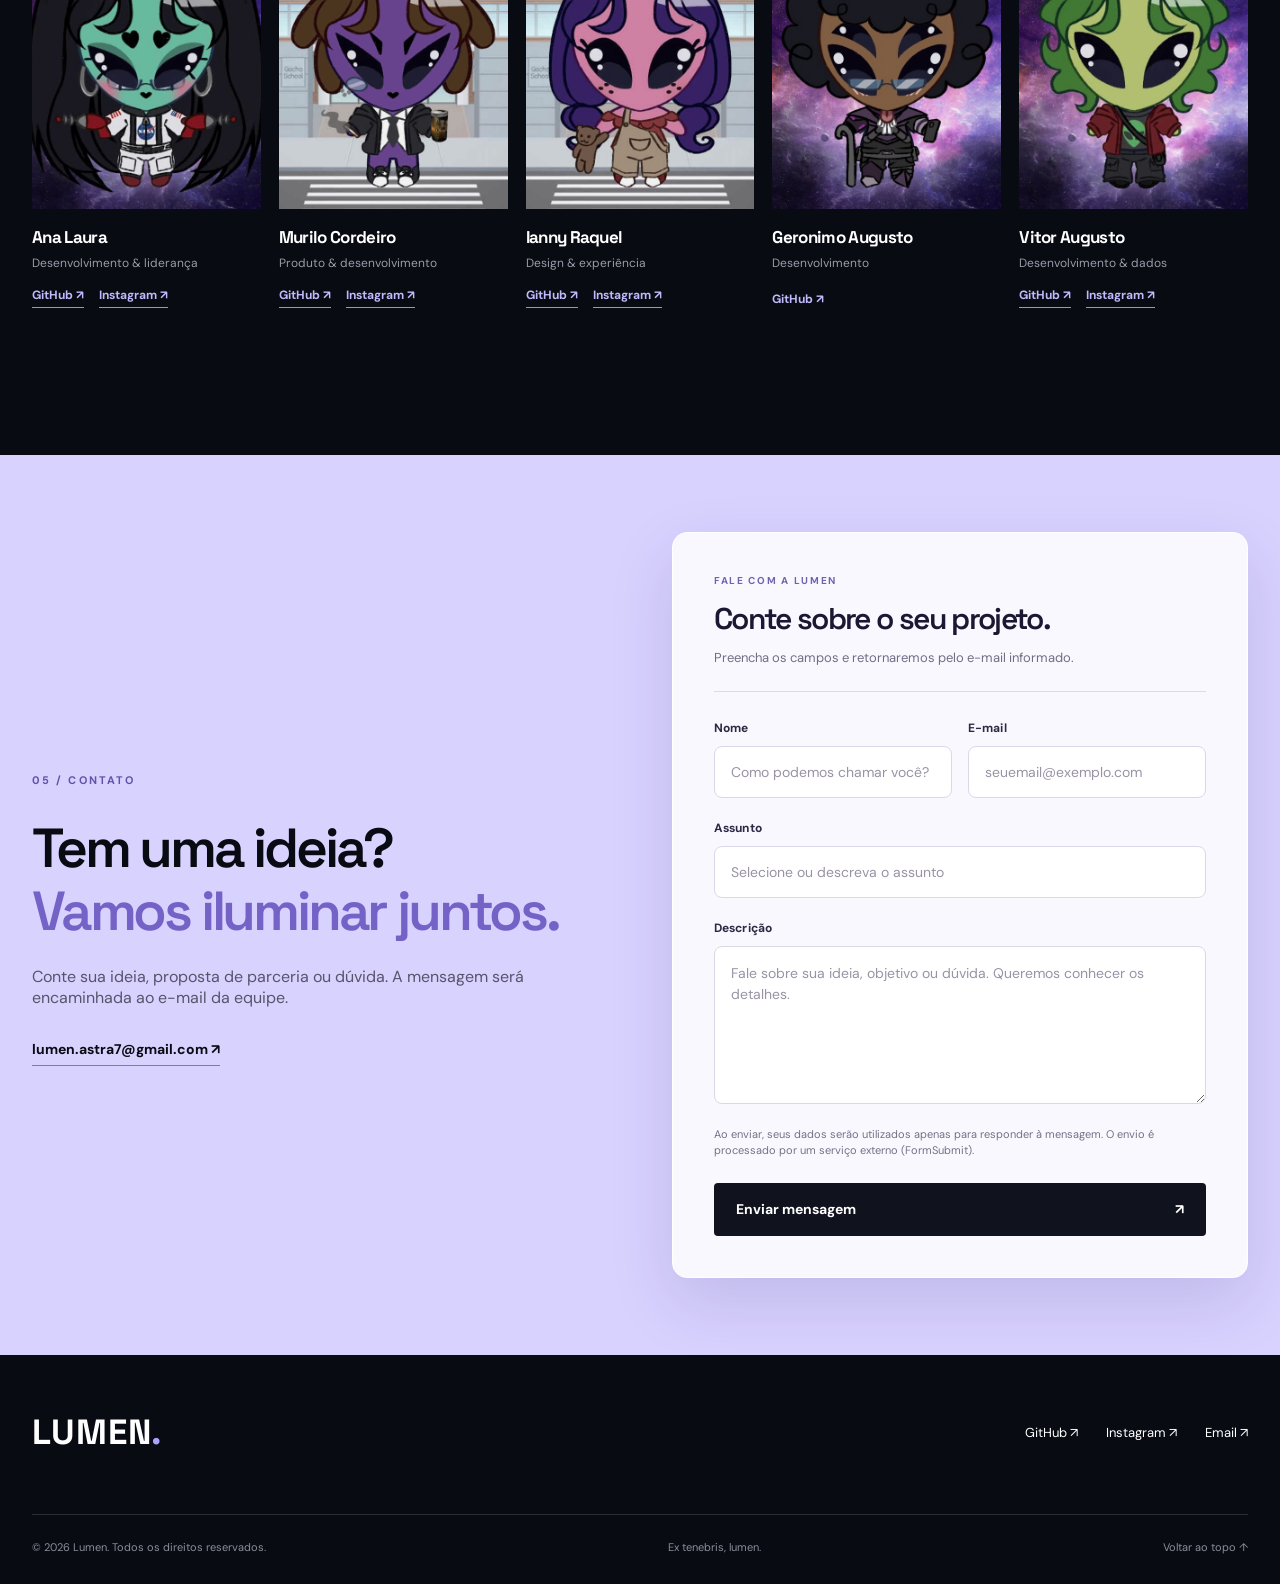
==== commit 4499cd17: "feat: conecta card do BCI à landing dedicada" ====
--- a/index.html
+++ b/index.html
@@ -14,7 +14,7 @@
 <section class="hero section-dark" aria-labelledby="hero-title"><div class="hero-glow" aria-hidden="true"></div><div class="container hero-layout"><div class="hero-copy"><p class="eyebrow"><span class="signal"></span> IDEIAS QUE MOVEM O FUTURO</p><h1 id="hero-title">O futuro não se espera.<br><em>Se constrói.</em></h1><p class="hero-desc">Criamos experiências e soluções digitais que transformam desafios complexos em possibilidades reais. Tecnologia, design e estratégia — trabalhando juntos.</p><div class="hero-actions"><a class="btn btn-primary" href="#projetos">Explorar projetos <span aria-hidden="true">↗</span></a><a class="btn btn-outline" href="#sobre">Conheça a Lumen <span aria-hidden="true">↓</span></a></div></div><div class="hero-visual" aria-hidden="true"><div class="orbit orbit-a"></div><div class="orbit orbit-b"></div><div class="orb"></div><span class="visual-label label-top">LUMEN / INNOVATION STUDIO</span><span class="visual-label label-bottom">DESIGN × CODE × IMPACT</span></div></div><div class="container hero-foot"><span>EST. 2024 · SÃO PAULO, BRASIL</span><a href="#sobre">DESCUBRA MAIS <span aria-hidden="true">↓</span></a></div></section>
 <section class="section section-about" id="sobre"><div class="container about-grid"><div><p class="eyebrow dark-eyebrow">01 / QUEM SOMOS</p><h2>Ideias brilhantes merecem <span>se tornar realidade.</span></h2></div><div class="about-body"><p>A <strong>Lumen</strong> é uma equipe multidisciplinar de desenvolvimento e inovação. Combinamos tecnologia, criatividade e pensamento estratégico para construir soluções que façam sentido para as pessoas.</p><p>Da descoberta de um problema até a entrega da experiência, acreditamos em colaboração, consistência e evolução contínua.</p><div class="pill-row"><span>Engenharia</span><span>Produto</span><span>Design</span><span>Inteligência artificial</span></div></div></div><div class="container values-grid"><article class="value-card"><span class="value-number">01</span><h3>Pensamos além</h3><p>Exploramos possibilidades para resolver problemas de forma relevante e criativa.</p></article><article class="value-card"><span class="value-number">02</span><h3>Construímos com propósito</h3><p>Unimos experiência, tecnologia e qualidade em cada decisão de produto.</p></article><article class="value-card"><span class="value-number">03</span><h3>Evoluímos juntos</h3><p>Aprendizado, colaboração e melhoria contínua fazem parte do nosso processo.</p></article></div></section>
 <section class="section section-projects section-dark" id="projetos"><div class="container"><div class="section-heading"><div><p class="eyebrow">02 / PORTFÓLIO</p><h2>Projetos que transformam <span>ideias em impacto.</span></h2></div><a class="text-link" href="https://github.com/orgs/LUMEN-7/repositories" target="_blank" rel="noopener noreferrer">Todos os repositórios <span aria-hidden="true">↗</span></a></div><div class="projects-grid">
-<article class="project-card featured"><div class="project-top"><span class="project-index">01 / INTELIGÊNCIA COMPETITIVA</span><span class="project-arrow" aria-hidden="true">↗</span></div><div class="project-copy"><span class="project-tag">FORD · WEB + MOBILE</span><h3>Beyond Compare Intelligence</h3><p>Pesquisa, comparação e inteligência artificial para transformar dados do mercado automotivo em análises estratégicas.</p><div class="project-links"><a href="https://beyond-compare.vercel.app/" target="_blank" rel="noopener noreferrer">Ver aplicação ↗</a><a href="https://github.com/LUMEN-7/BCI" target="_blank" rel="noopener noreferrer">GitHub ↗</a></div></div><div class="project-art art-bci" aria-hidden="true"><span>BCI</span><small>BEYOND COMPARE INTELLIGENCE</small></div></article>
+<article class="project-card featured"><div class="project-top"><span class="project-index">01 / INTELIGÊNCIA COMPETITIVA</span><span class="project-arrow" aria-hidden="true">↗</span></div><div class="project-copy"><span class="project-tag">FORD · WEB + MOBILE</span><h3>Beyond Compare Intelligence</h3><p>Pesquisa, comparação e inteligência artificial para transformar dados do mercado automotivo em análises estratégicas.</p><div class="project-links"><a href="bci/">Conhecer o BCI ↗</a><a href="https://beyond-compare.vercel.app/" target="_blank" rel="noopener noreferrer">Ver aplicação ↗</a><a href="https://github.com/LUMEN-7/BCI" target="_blank" rel="noopener noreferrer">GitHub ↗</a></div></div><div class="project-art art-bci" aria-hidden="true"><span>BCI</span><small>BEYOND COMPARE INTELLIGENCE</small></div></article>
 <article class="project-card"><div class="project-top"><span class="project-index">02 / FINTECH</span><span class="project-arrow" aria-hidden="true">↗</span></div><div class="project-copy"><span class="project-tag">GESTÃO FINANCEIRA · MOBILE</span><h3>NEXUS</h3><p>Uma experiência financeira mais simples e acessível para quem está começando a cuidar do próprio dinheiro.</p><div class="project-links"><a href="https://github.com/LUMEN-7/NEXUS" target="_blank" rel="noopener noreferrer">Conhecer projeto ↗</a></div></div><div class="project-art art-nexus" aria-hidden="true"><span>NEXUS</span><small>UM RESPIRO PARA SUA VIDA FINANCEIRA</small></div></article>
 <article class="project-card"><div class="project-top"><span class="project-index">03 / HEALTH TECH</span><span class="project-arrow" aria-hidden="true">↗</span></div><div class="project-copy"><span class="project-tag">DASA · LABORATÓRIOS</span><h3>LABFLOW</h3><p>Organização de processos laboratoriais, controle de insumos e informações para apoiar a operação.</p><div class="project-links"><a href="https://dasa-labflow.vercel.app/" target="_blank" rel="noopener noreferrer">Conhecer projeto ↗</a></div></div><div class="project-art art-labflow" aria-hidden="true"><span>LABFLOW</span><small>INTELIGÊNCIA PARA LABORATÓRIOS</small></div></article>
 <article class="project-card"><div class="project-top"><span class="project-index">04 / ESPORTE E EXPERIÊNCIA</span><span class="project-arrow" aria-hidden="true">↗</span></div><div class="project-copy"><span class="project-tag">FÓRMULA E · RACEPACE</span><h3>RACEPACE</h3><p>Uma plataforma de conteúdo e descoberta criada para aproximar novos públicos do automobilismo elétrico.</p><div class="project-links"><a href="https://fast-pace-nine.vercel.app/" target="_blank" rel="noopener noreferrer">Conhecer projeto ↗</a></div></div><div class="project-art art-race" aria-hidden="true"><span>RACEPACE</span><small>ENERGIA, VELOCIDADE E CONEXÃO</small></div></article>
--- a/style.css
+++ b/style.css
@@ -63,3 +63,22 @@
 .contact-form .btn:hover{background:#302744}
 .contact-form .form-help{margin:0 0 24px!important;color:#777085!important}
 @media(max-width:760px){.project-card .project-art{height:200px;min-height:200px}.project-card .project-art>span{font-size:clamp(42px,11vw,76px)}.art-nexus>span{font-size:clamp(47px,12vw,82px)!important}.contact-form{padding:24px 20px}}
+
+
+/* Retorno discreto do formulário, sem redirecionamento */
+.contact-form .form-feedback{margin:14px 0 0!important;font-size:12px!important;line-height:1.65;padding:11px 13px;border-radius:7px}
+.contact-form .form-feedback[hidden]{display:none!important}
+.contact-form .form-feedback.is-success{background:#eaf5ed;color:#23633a!important;border:1px solid #bcdfc5}
+.contact-form .form-feedback.is-error{background:#fff0ed;color:#943d30!important;border:1px solid #f0c9c0}
+.contact-form .btn:disabled{opacity:.65;cursor:wait;transform:none}
+
+/* Contato: ancoragem no topo e ocupação da viewport */
+html{scroll-padding-top:0}
+#sobre,#projetos,#conquistas,#equipe{scroll-margin-top:80px}
+#contato{scroll-margin-top:0}
+.contact-section{min-height:100vh;min-height:100svh;display:flex;align-items:center;padding:clamp(32px,5vh,64px) 0;overflow:visible}
+.contact-section>.container{width:min(1240px,calc(100% - 64px))}
+@media(max-width:760px){
+  .contact-section{min-height:100svh;align-items:stretch;padding:64px 0}
+  .contact-section>.container{width:min(100% - 36px,600px)}
+}
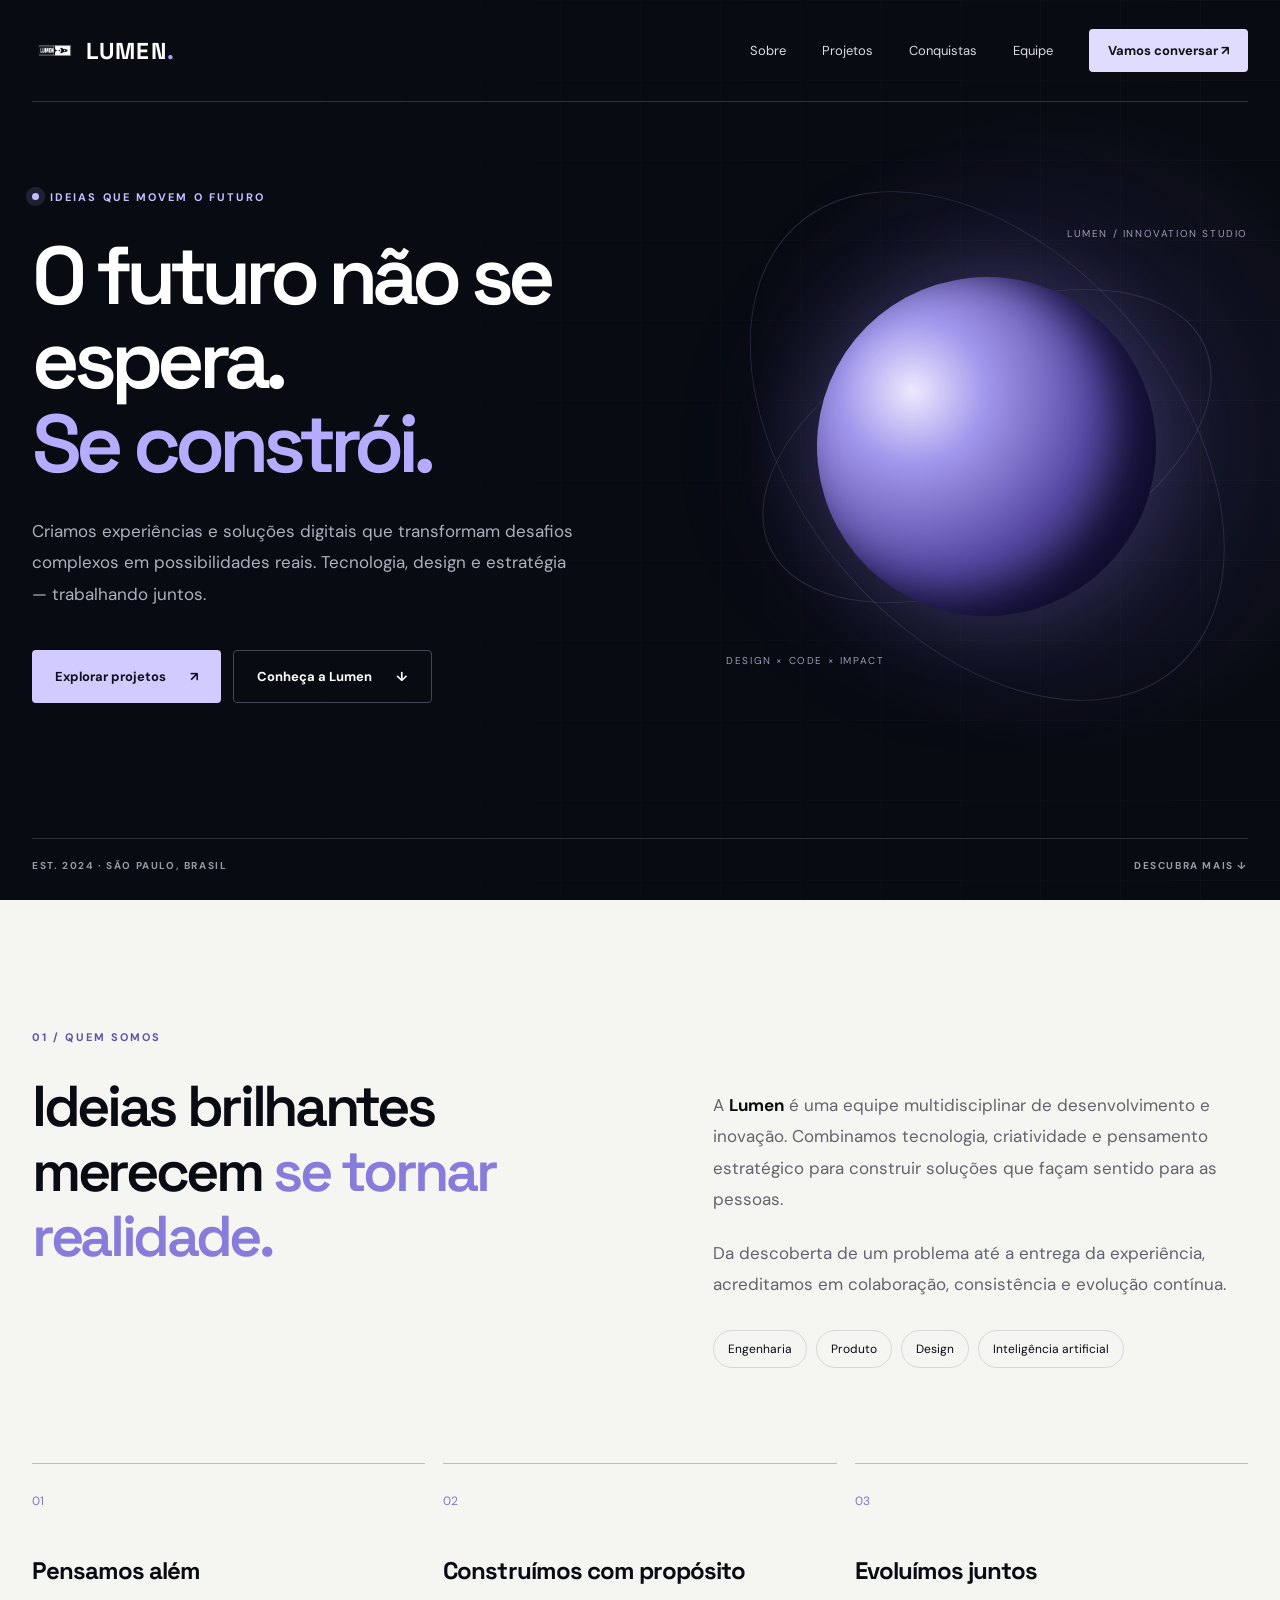
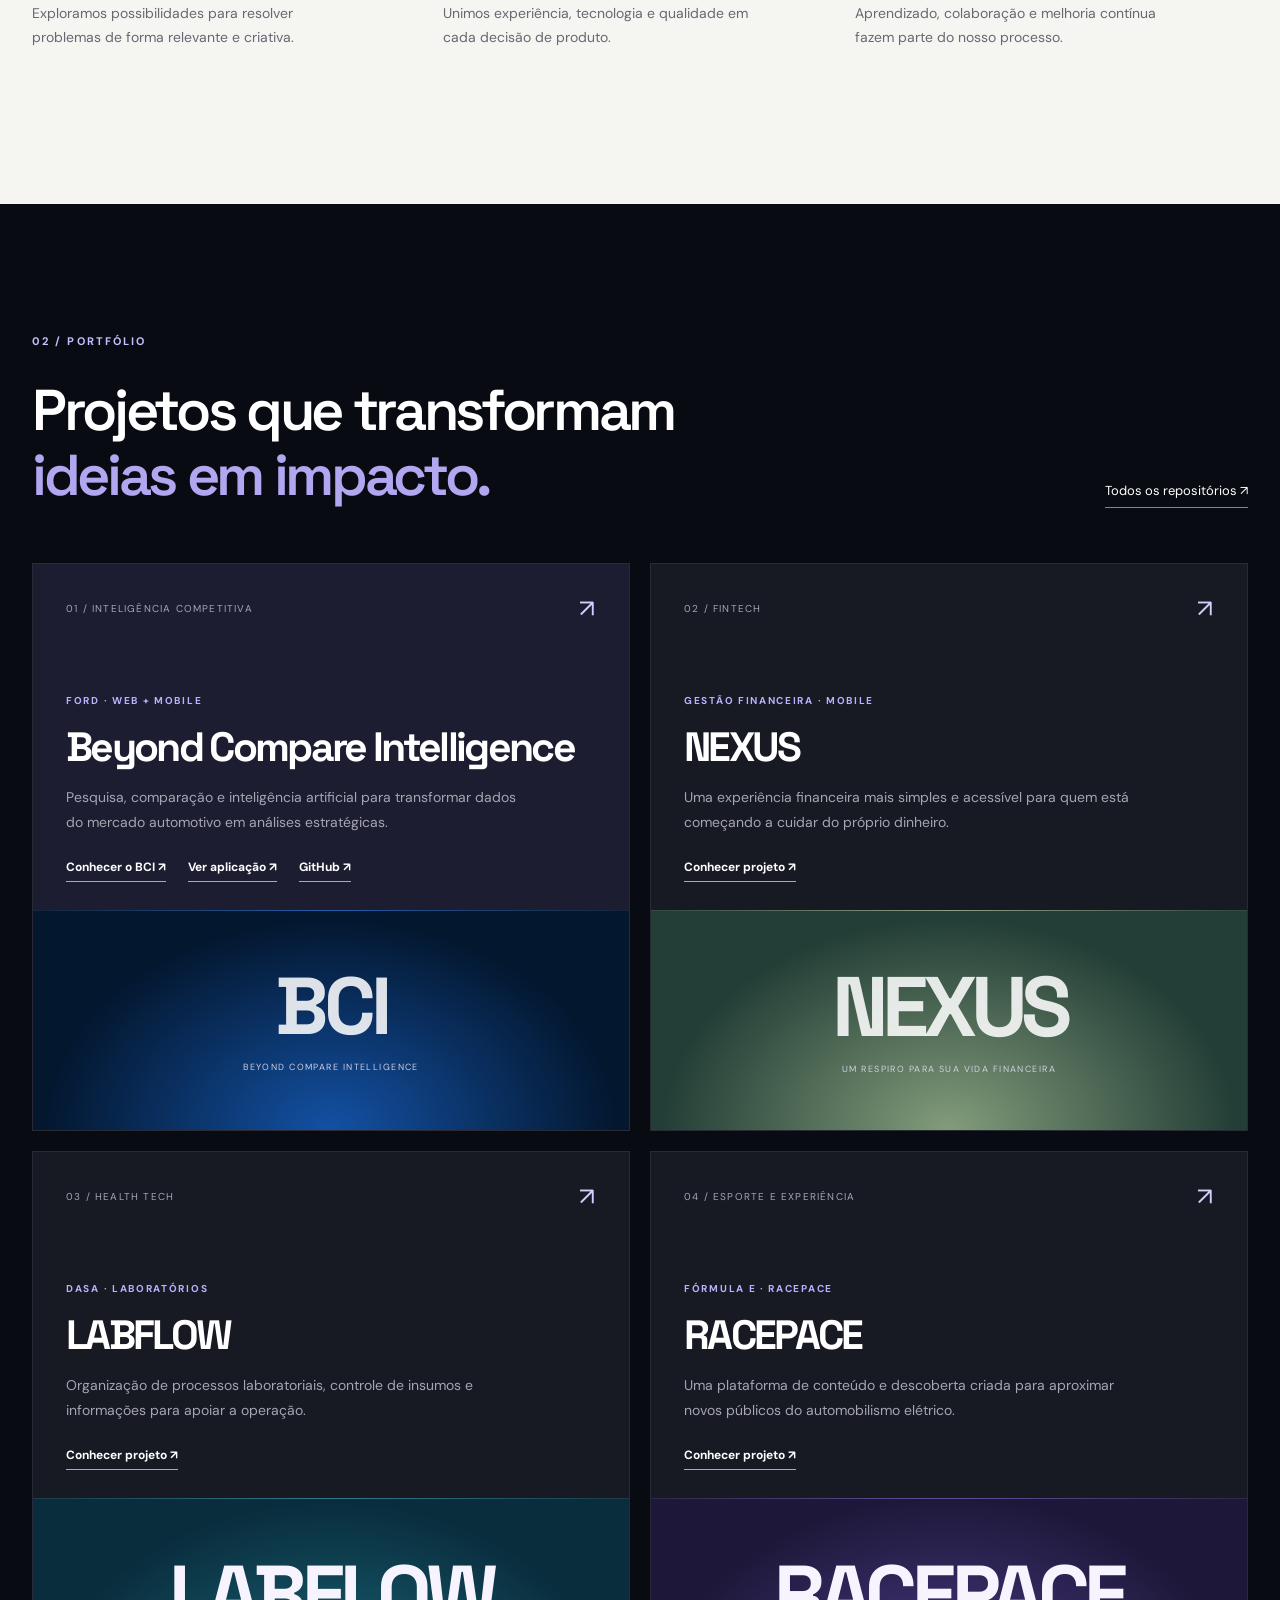
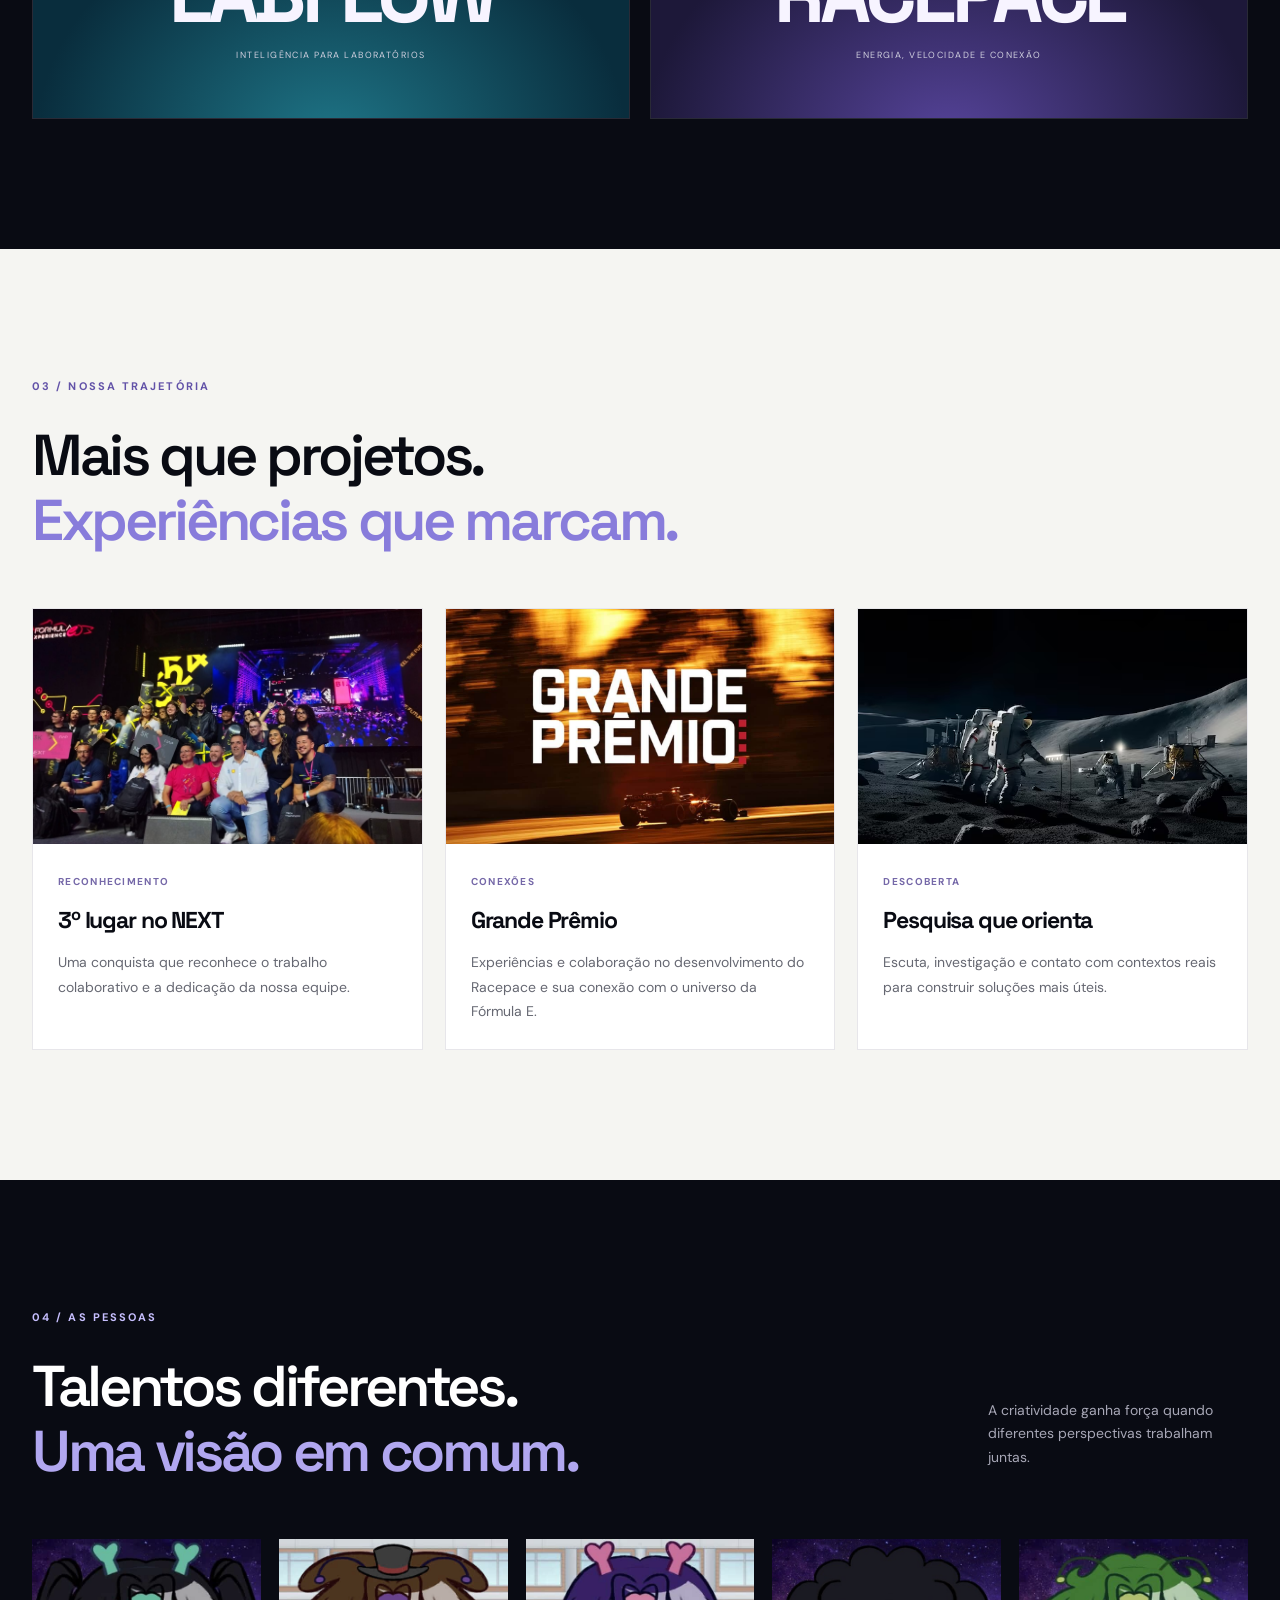
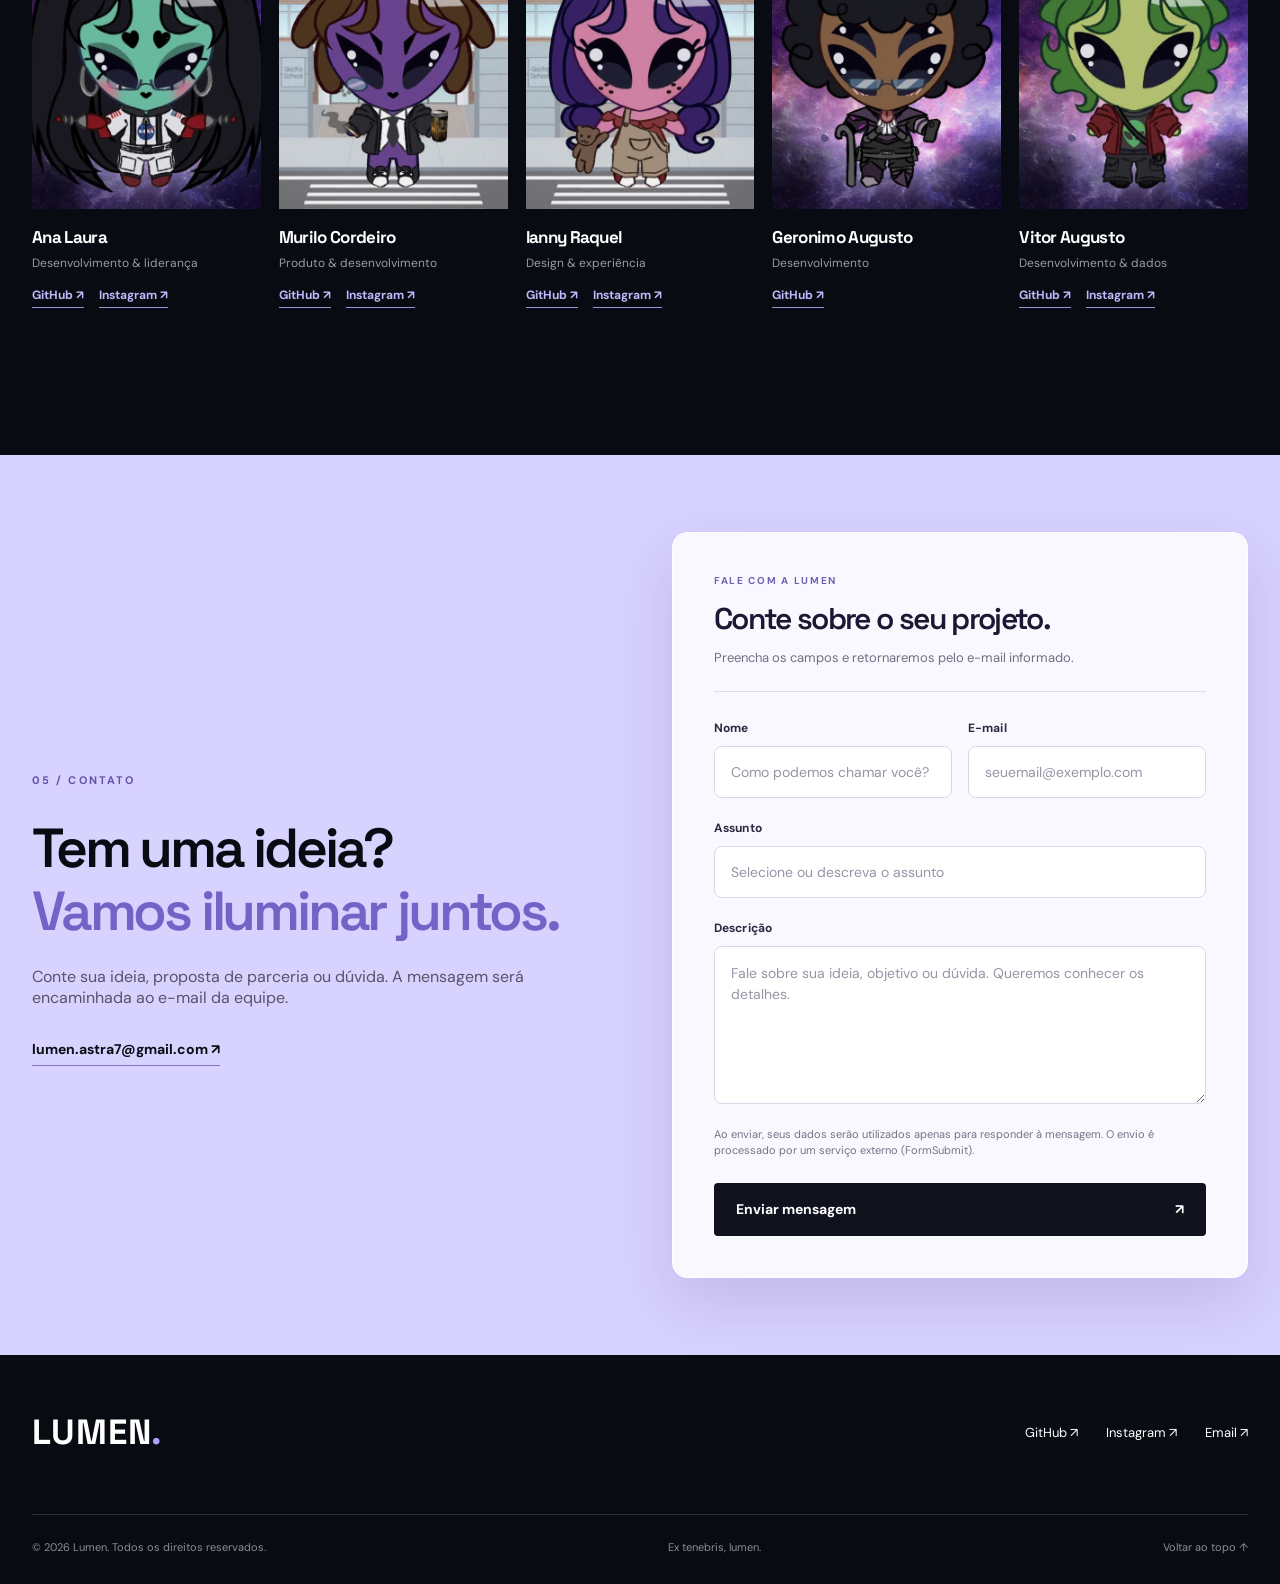
==== commit 593d9861: "fix: padroniza link do GitHub de Geronimo" ====
--- a/index.html
+++ b/index.html
@@ -24,7 +24,7 @@
 <article class="member"><img src="assets/Lana.jpeg" alt="Ana Laura Torres Loureiro" loading="lazy"><div><h3>Ana Laura</h3><p>Desenvolvimento & liderança</p><div class="member-links"><a href="https://github.com/AnaTorresLoureiro" target="_blank" rel="noopener noreferrer" aria-label="GitHub de Ana Laura">GitHub ↗</a><a href="https://www.instagram.com/_lana.007_/" target="_blank" rel="noopener noreferrer" aria-label="Instagram de Ana Laura">Instagram ↗</a></div></div></article>
 <article class="member"><img src="assets/muri.jpeg" alt="Murilo Cordeiro Ferreira" loading="lazy"><div><h3>Murilo Cordeiro</h3><p>Produto & desenvolvimento</p><div class="member-links"><a href="https://github.com/MuriloCngp" target="_blank" rel="noopener noreferrer" aria-label="GitHub de Murilo">GitHub ↗</a><a href="https://www.instagram.com/muh_ngp/" target="_blank" rel="noopener noreferrer" aria-label="Instagram de Murilo">Instagram ↗</a></div></div></article>
 <article class="member"><img src="assets/ianny.jpeg" alt="Ianny Raquel Ferreira de Souza" loading="lazy"><div><h3>Ianny Raquel</h3><p>Design & experiência</p><div class="member-links"><a href="https://github.com/iannyrfs" target="_blank" rel="noopener noreferrer" aria-label="GitHub de Ianny">GitHub ↗</a><a href="https://www.instagram.com/iannyrfs/" target="_blank" rel="noopener noreferrer" aria-label="Instagram de Ianny">Instagram ↗</a></div></div></article>
-<article class="member"><img src="assets/GG.jpeg" alt="Geronimo Augusto Nascimento Santos" loading="lazy"><div><h3>Geronimo Augusto</h3><p>Desenvolvimento</p><a href="https://github.com/Geronimo-augusto" target="_blank" rel="noopener noreferrer" aria-label="GitHub de Geronimo">GitHub ↗</a></div></article>
+<article class="member"><img src="assets/GG.jpeg" alt="Geronimo Augusto Nascimento Santos" loading="lazy"><div><h3>Geronimo Augusto</h3><p>Desenvolvimento</p><div class="member-links"><a href="https://github.com/Geronimo-augusto" target="_blank" rel="noopener noreferrer" aria-label="GitHub de Geronimo">GitHub ↗</a></div></div></article>
 <article class="member"><img src="assets/vitter.jpeg" alt="Vitor Augusto França de Oliveira" loading="lazy"><div><h3>Vitor Augusto</h3><p>Desenvolvimento & dados</p><div class="member-links"><a href="https://github.com/Vitorr-AF" target="_blank" rel="noopener noreferrer" aria-label="GitHub de Vitor">GitHub ↗</a><a href="https://www.instagram.com/6vitor.9/" target="_blank" rel="noopener noreferrer" aria-label="Instagram de Vitor">Instagram ↗</a></div></div></article>
 </div></div></section>
 <section class="contact-section" id="contato"><div class="container contact-layout contact-layout--form"><div class="contact-copy"><p class="eyebrow dark-eyebrow">05 / CONTATO</p><h2>Tem uma ideia?<br><span>Vamos iluminar juntos.</span></h2><p>Conte sua ideia, proposta de parceria ou dúvida. A mensagem será encaminhada ao e-mail da equipe.</p><a class="contact-email" href="mailto:lumen.astra7@gmail.com">lumen.astra7@gmail.com ↗</a></div><form class="contact-form" aria-label="Formulário de contato da Lumen" action="https://formsubmit.co/ajax/lumen.astra7@gmail.com" method="POST"><input type="hidden" name="_subject" value="Novo contato pelo site da Lumen"><input type="hidden" name="_template" value="table"><input type="text" name="_honey" tabindex="-1" autocomplete="off" aria-hidden="true" class="honeypot"><div class="form-intro"><span class="form-kicker">FALE COM A LUMEN</span><h3>Conte sobre o seu projeto.</h3><p>Preencha os campos e retornaremos pelo e-mail informado.</p></div><div class="form-grid"><div class="field"><label for="contact-name">Nome</label><input id="contact-name" name="Nome" type="text" autocomplete="name" maxlength="120" placeholder="Como podemos chamar você?" required></div><div class="field"><label for="contact-email">E-mail</label><input id="contact-email" name="email" type="email" autocomplete="email" maxlength="254" placeholder="seuemail@exemplo.com" required></div></div><div class="field"><label for="contact-subject">Assunto</label><input id="contact-subject" name="Assunto" type="text" maxlength="160" placeholder="Selecione ou descreva o assunto" required></div><div class="field"><label for="contact-message">Descrição</label><textarea id="contact-message" name="Mensagem" rows="5" minlength="10" maxlength="5000" placeholder="Fale sobre sua ideia, objetivo ou dúvida. Queremos conhecer os detalhes." required></textarea></div><p class="form-help">Ao enviar, seus dados serão utilizados apenas para responder à mensagem. O envio é processado por um serviço externo (FormSubmit).</p><button class="btn btn-dark" type="submit">Enviar mensagem <span aria-hidden="true">↗</span></button><p id="form-feedback" class="form-feedback" role="status" aria-live="polite" hidden></p></form></div></section>
